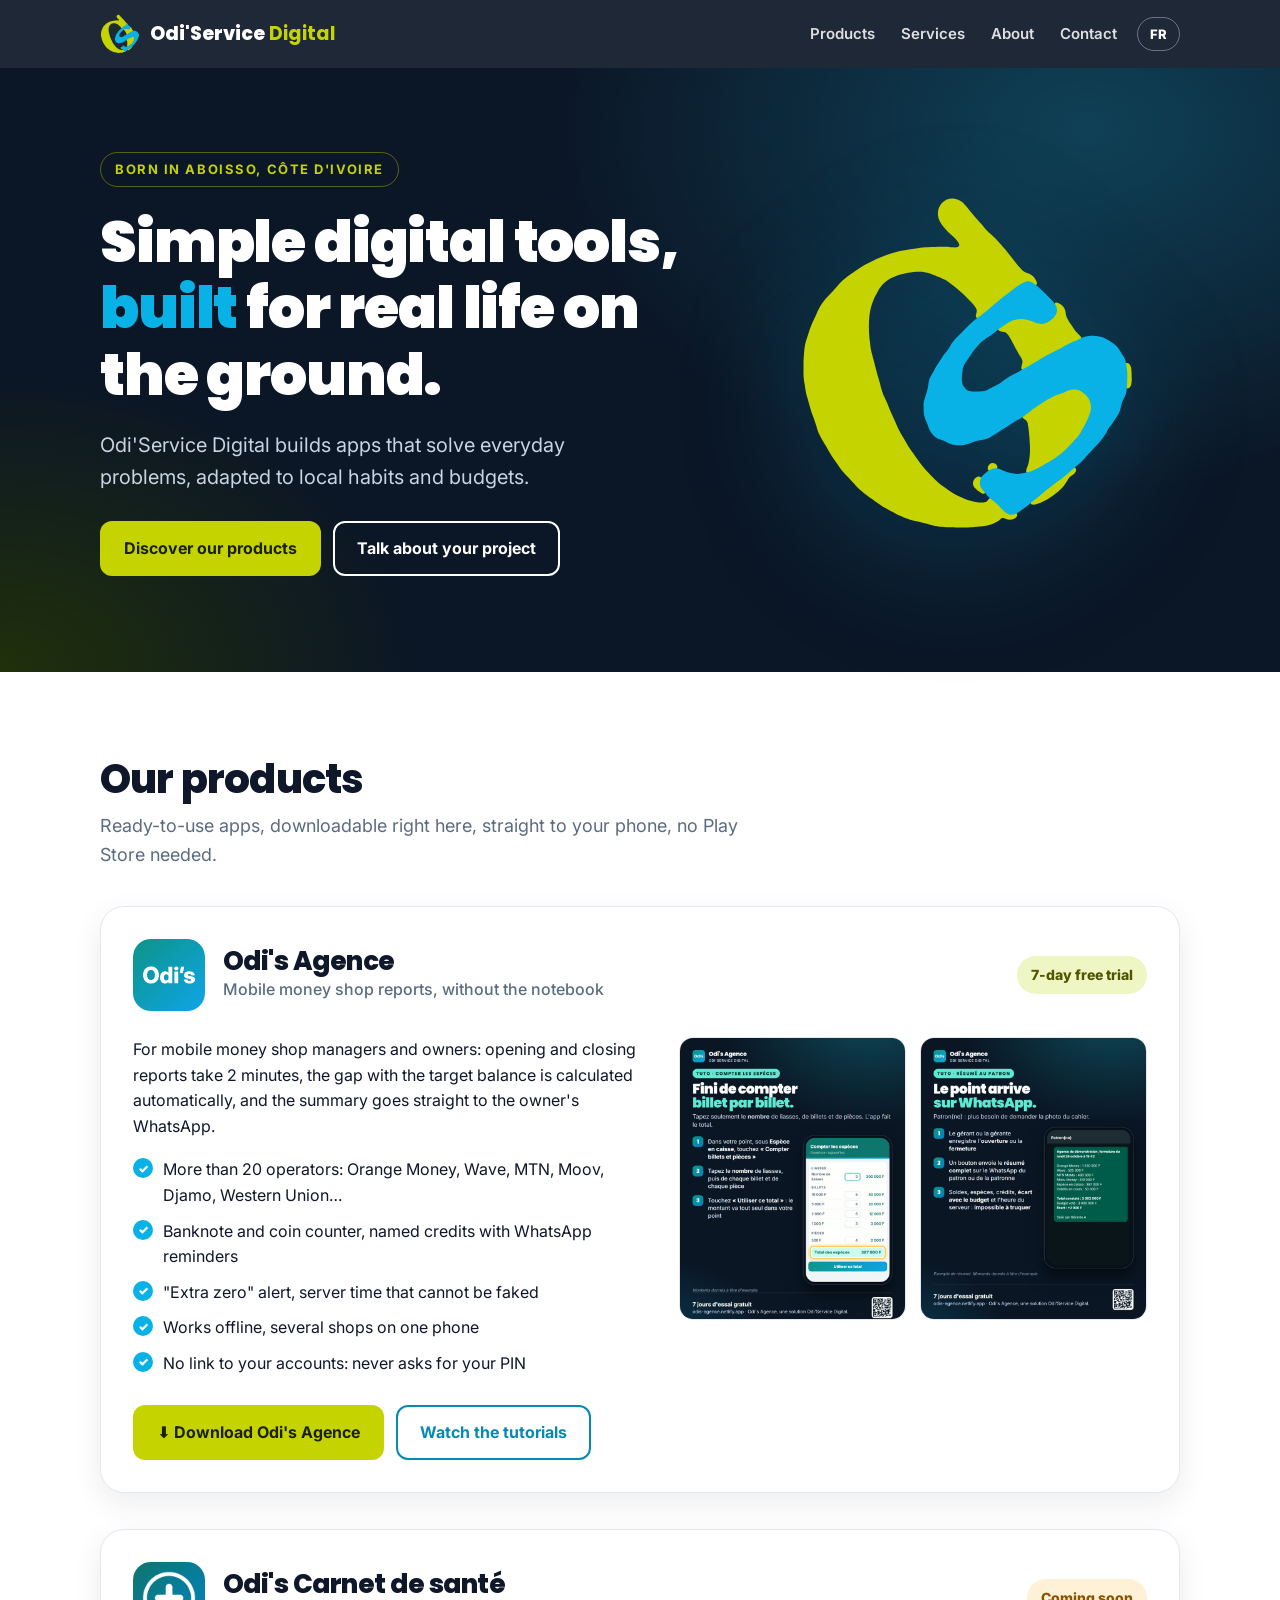
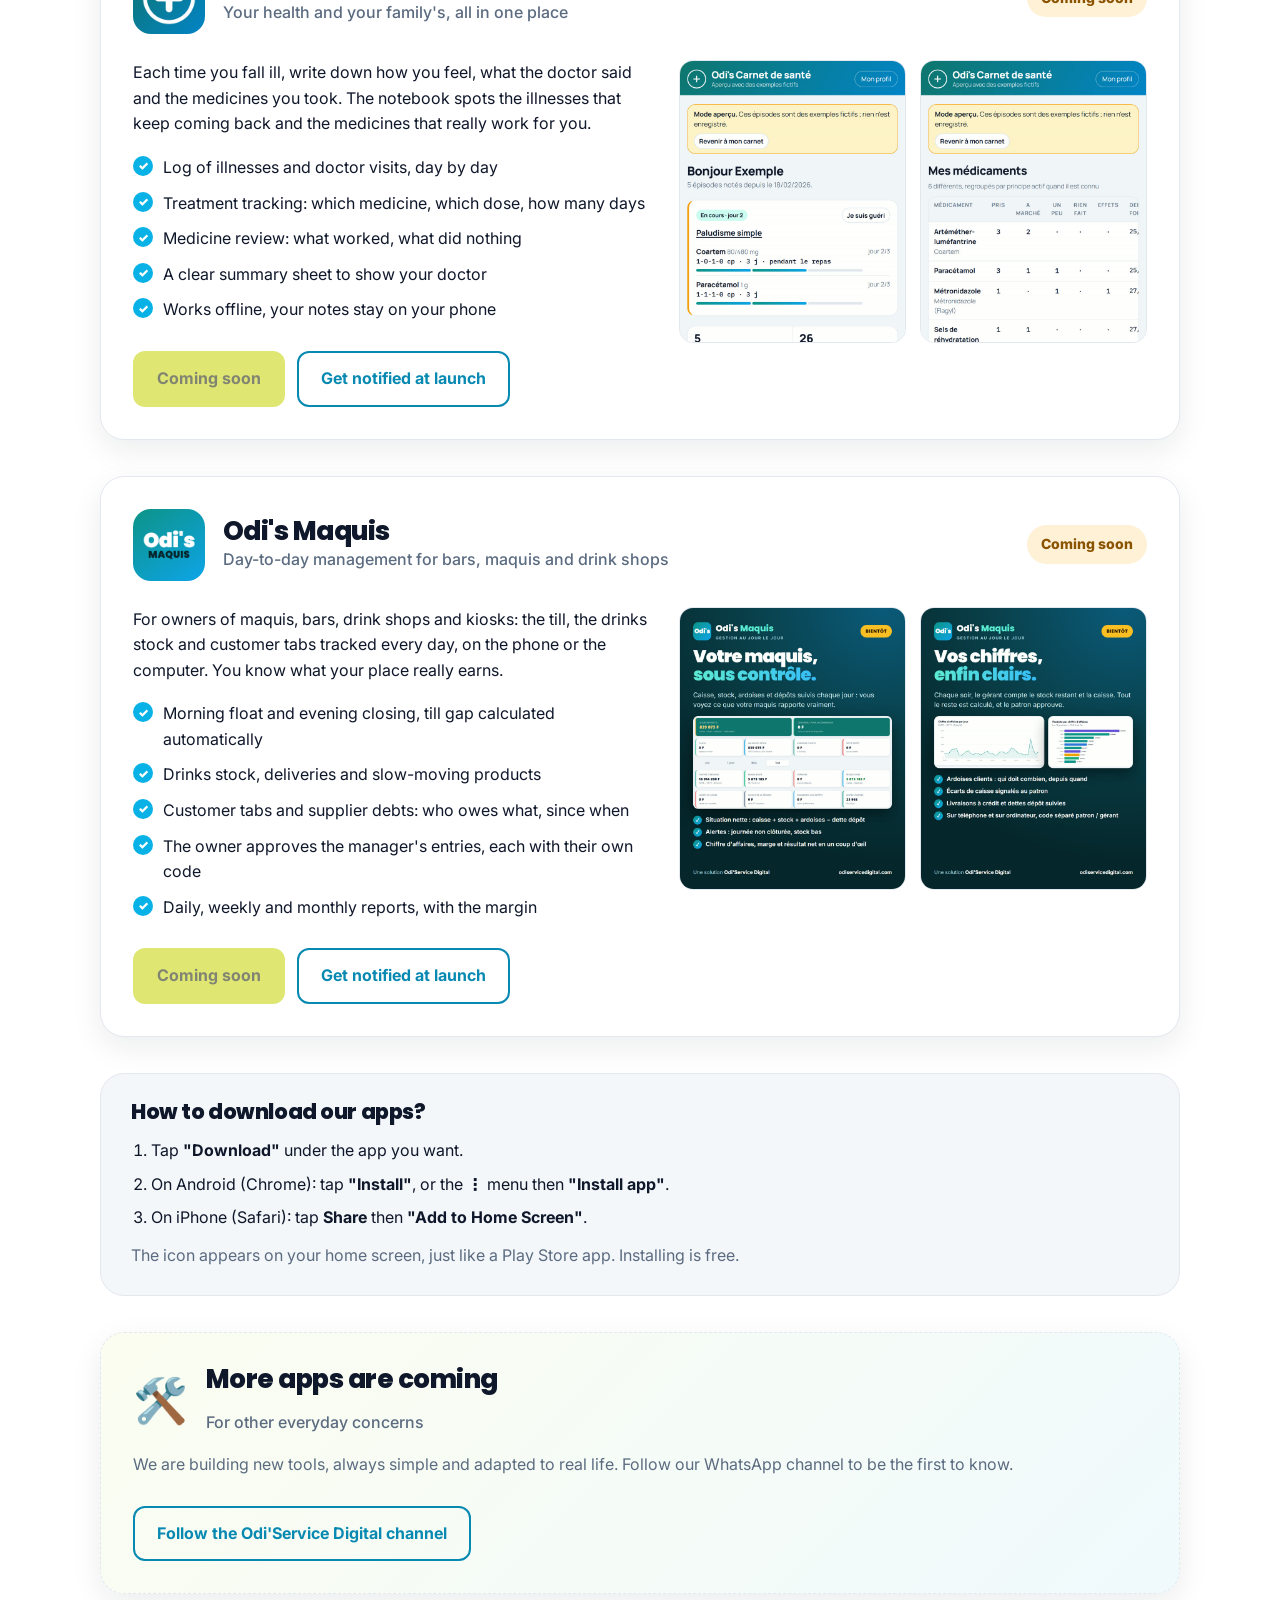
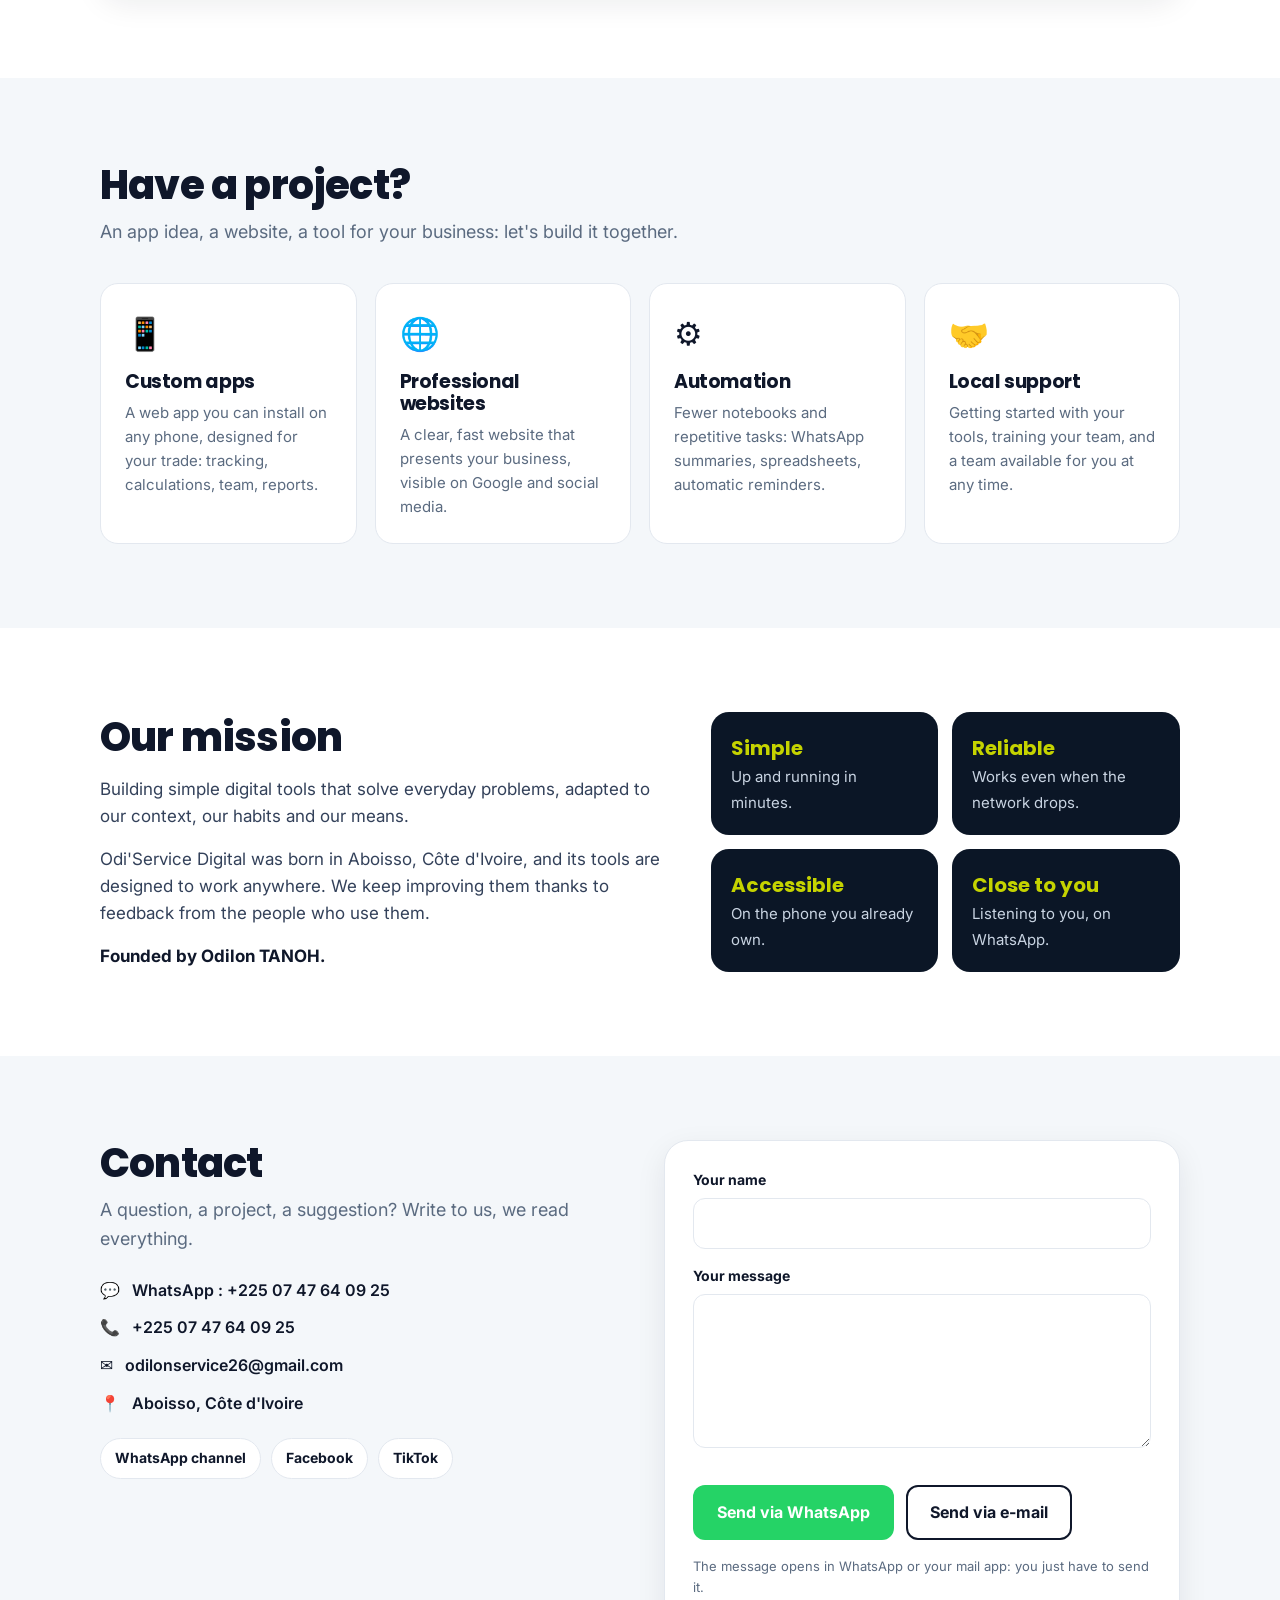
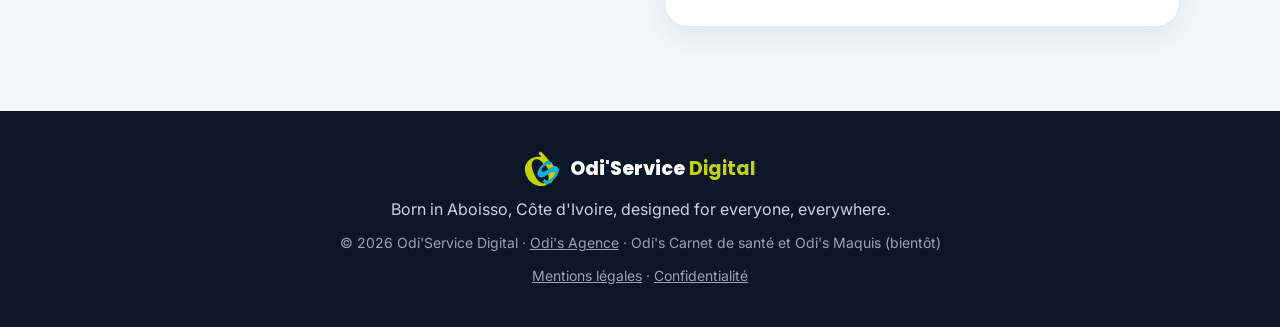
==== index.html @ a8e8a593 "Sauvegarde du 26/10/2026" ====
<!doctype html>
<html lang="fr">
<head>
<meta charset="utf-8">
<meta name="viewport" content="width=device-width, initial-scale=1">
<title>Odi'Service Digital : des outils numériques simples, pensés pour le terrain</title>
<meta name="description" content="Odi'Service Digital, à Aboisso (Côte d'Ivoire), crée des applications simples qui règlent les problèmes du quotidien. Téléchargez Odi's Agence (le point des agences mobile money sans cahier). Bientôt : Odi's Carnet de santé et Odi's Maquis. Sites web et applications sur mesure.">
<link rel="canonical" href="https://odiservicedigital.com/">
<meta name="theme-color" content="#0B1626">
<link rel="icon" href="img/logo.svg" type="image/svg+xml">
<link rel="apple-touch-icon" href="img/apple-touch-icon.png">
<meta property="og:type" content="website">
<meta property="og:site_name" content="Odi'Service Digital">
<meta property="og:locale" content="fr_FR">
<meta property="og:url" content="https://odiservicedigital.com/">
<meta property="og:title" content="Odi'Service Digital">
<meta property="og:description" content="Des outils numériques simples, pensés pour la réalité du terrain. Née à Aboisso, en Côte d'Ivoire.">
<meta property="og:image" content="https://odiservicedigital.com/img/partage.png">
<meta property="og:image:width" content="1200">
<meta property="og:image:height" content="630">
<meta name="twitter:card" content="summary_large_image">
<script type="application/ld+json">{"@context":"https://schema.org","@type":"Organization","name":"Odi'Service Digital","alternateName":["Odi Service Digital","OdiService Digital","Odi'Service"],"url":"https://odiservicedigital.com/","logo":"https://odiservicedigital.com/img/icone-512.png","email":"odilonservice26@gmail.com","telephone":"+225 07 47 64 09 25","founder":{"@type":"Person","name":"Odilon TANOH"},"address":{"@type":"PostalAddress","addressLocality":"Aboisso","addressCountry":"CI"},"sameAs":["https://www.facebook.com/Odiservicedigital","https://www.tiktok.com/@odiservice_digital","https://whatsapp.com/channel/0029VbDGiobBVJl1YH0iRv0K","https://agence.odiservicedigital.com/"]}</script>
<link rel="preconnect" href="https://fonts.googleapis.com"><link rel="preconnect" href="https://fonts.gstatic.com" crossorigin>
<link href="https://fonts.googleapis.com/css2?family=Inter:wght@400;500;600;700;800&family=Poppins:wght@700;800;900&display=swap" rel="stylesheet">
<link rel="stylesheet" href="style.css">
</head>
<body>

<header class="top" id="haut">
  <div class="wrap top-in">
    <a class="brand" href="#haut" aria-label="Odi'Service Digital"><img src="img/logo.svg" alt="" width="40" height="40"><span>Odi'Service <b>Digital</b></span></a>
    <nav class="nav" id="nav" aria-label="Menu">
      <a href="#produits" data-i18n="nav.produits">Produits</a>
      <a href="#services" data-i18n="nav.services">Services</a>
      <a href="#apropos" data-i18n="nav.apropos">À propos</a>
      <a href="#contact" data-i18n="nav.contact">Contact</a>
    </nav>
    <div class="top-act">
      <button class="lang" id="lang" type="button" aria-label="Changer de langue / Change language">EN</button>
      <button class="burger" id="burger" type="button" aria-label="Menu" aria-expanded="false" aria-controls="nav"><span></span><span></span><span></span></button>
    </div>
  </div>
</header>

<main>
<section class="hero">
  <div class="wrap hero-in">
    <div class="hero-txt">
      <span class="kicker" data-i18n="hero.kicker">Née à Aboisso, en Côte d'Ivoire</span>
      <h1 data-i18n-html="hero.title">Des outils numériques <em>simples</em>, pensés pour la réalité du terrain.</h1>
      <p class="lead" data-i18n="hero.lead">Odi'Service Digital crée des applications qui règlent les problèmes de tous les jours, adaptées à nos habitudes et à nos moyens.</p>
      <div class="btns">
        <a class="btn primary" href="#produits" data-i18n="hero.cta1">Découvrir nos produits</a>
        <a class="btn ghost" href="https://wa.me/2250747640925" target="_blank" rel="noopener" data-i18n="hero.cta2">Parler de votre projet</a>
      </div>
    </div>
    <div class="hero-art" aria-hidden="true">
      <img class="hero-logo" src="img/logo.svg" alt="">
    </div>
  </div>
</section>

<section class="sec" id="produits">
  <div class="wrap">
    <h2 class="sec-t" data-i18n="prod.title">Nos produits</h2>
    <p class="sec-s" data-i18n="prod.sub">Des applications prêtes à l'emploi, à télécharger ici, directement sur le téléphone, sans Play Store.</p>

    <article class="product">
      <div class="p-head">
        <img src="img/odis-agence-icone.png" alt="Odi's Agence" width="72" height="72">
        <div><h3>Odi's Agence</h3><p class="p-tag" data-i18n="p1.tag">Le point des agences mobile money, sans cahier</p></div>
        <span class="badge" data-i18n="p1.badge">7 jours d'essai gratuit</span>
      </div>
      <div class="p-body">
        <div>
          <p data-i18n="p1.desc">Pour les gérants, gérantes, patrons et patronnes de points mobile money : l'ouverture et la fermeture se font en 2 minutes, l'écart avec le budget se calcule tout seul, et le résumé part directement sur le WhatsApp du patron.</p>
          <ul class="ticks">
            <li data-i18n="p1.f1">Plus de 20 opérateurs : Orange Money, Wave, MTN, Moov, Djamo, Western Union…</li>
            <li data-i18n="p1.f2">Compteur de billets et pièces, crédits nommés avec relance WhatsApp</li>
            <li data-i18n="p1.f3">Alerte « zéro de trop », heure du serveur impossible à truquer</li>
            <li data-i18n="p1.f4">Marche sans réseau, plusieurs points de vente sur un téléphone</li>
            <li data-i18n="p1.f5">Aucun lien avec vos comptes : jamais de code secret demandé</li>
          </ul>
          <div class="btns">
            <a class="btn primary" href="agence/" data-i18n="p1.cta">⬇ Télécharger Odi's Agence</a>
            <a class="btn ghost" href="https://whatsapp.com/channel/0029VbDGiobBVJl1YH0iRv0K" target="_blank" rel="noopener" data-i18n="p1.tuto">Voir les tutoriels</a>
          </div>
        </div>
        <div class="shots">
          <img src="img/odis-compteur.jpg" alt="Tutoriel : compter les espèces" loading="lazy" width="720" height="900">
          <img src="img/odis-resume.jpg" alt="Tutoriel : résumé envoyé au patron" loading="lazy" width="720" height="900">
        </div>
      </div>
    </article>

    <article class="product" id="carnet">
      <div class="p-head">
        <img src="img/carnet-icone.png" alt="Odi's Carnet de santé" width="72" height="72">
        <div><h3>Odi's Carnet de santé</h3><p class="p-tag" data-i18n="p3.tag">Votre santé et celle de votre famille, notées au même endroit</p></div>
        <span class="badge soon-b" data-i18n="p3.badge">Bientôt disponible</span>
      </div>
      <div class="p-body">
        <div>
          <p data-i18n="p3.desc">Chaque fois que vous tombez malade, notez ce que vous ressentez, ce que le médecin a dit et les médicaments pris. Le carnet repère vos maux qui reviennent et les médicaments qui marchent vraiment sur vous.</p>
          <ul class="ticks">
            <li data-i18n="p3.f1">Journal des maladies et des consultations, jour après jour</li>
            <li data-i18n="p3.f2">Suivi du traitement : quel médicament, quelle dose, combien de jours</li>
            <li data-i18n="p3.f3">Bilan des médicaments : ceux qui ont marché, ceux qui n'ont rien fait</li>
            <li data-i18n="p3.f4">Fiche claire à montrer au médecin lors de la consultation</li>
            <li data-i18n="p3.f5">Marche sans connexion, vos notes restent sur votre téléphone</li>
          </ul>
          <div class="btns">
            <span class="btn primary off" aria-disabled="true" data-i18n="p3.cta">Bientôt disponible</span>
            <a class="btn ghost" href="https://wa.me/2250747640925?text=Bonjour%20Odi%27Service%20Digital%2C%20pr%C3%A9venez-moi%20quand%20le%20Carnet%20de%20sant%C3%A9%20sera%20disponible." target="_blank" rel="noopener" data-i18n="p3.notify">Être prévenu de la sortie</a>
          </div>
        </div>
        <div class="shots">
          <img src="img/carnet-accueil.jpg" alt="Accueil du Carnet de santé : traitement en cours" loading="lazy" width="720" height="900">
          <img src="img/carnet-medicaments.jpg" alt="Bilan des médicaments dans le Carnet de santé" loading="lazy" width="720" height="900">
        </div>
      </div>
    </article>

    <article class="product" id="maquis">
      <div class="p-head">
        <img src="img/maquis-icone.png" alt="Odi's Maquis" width="72" height="72">
        <div><h3>Odi's Maquis</h3><p class="p-tag" data-i18n="p4.tag">La gestion au jour le jour des maquis, bars et caves</p></div>
        <span class="badge soon-b" data-i18n="p4.badge">Bientôt disponible</span>
      </div>
      <div class="p-body">
        <div>
          <p data-i18n="p4.desc">Pour les patrons et patronnes de maquis, bars, caves et buvettes : la caisse, le stock de boissons et les ardoises des clients suivis chaque jour, sur le téléphone ou l'ordinateur. Vous savez ce que rapporte vraiment votre établissement.</p>
          <ul class="ticks">
            <li data-i18n="p4.f1">Caisse du matin et clôture du soir, écart de caisse calculé tout seul</li>
            <li data-i18n="p4.f2">Stock des boissons, livraisons et produits qui dorment</li>
            <li data-i18n="p4.f3">Ardoises clients et dettes fournisseur : qui doit combien, depuis quand</li>
            <li data-i18n="p4.f4">Le patron approuve les saisies du gérant, chacun avec son code</li>
            <li data-i18n="p4.f5">Rapports du jour, de la semaine et du mois, avec la marge</li>
          </ul>
          <div class="btns">
            <span class="btn primary off" aria-disabled="true" data-i18n="p4.cta">Bientôt disponible</span>
            <a class="btn ghost" href="https://wa.me/2250747640925?text=Bonjour%20Odi%27Service%20Digital%2C%20pr%C3%A9venez-moi%20quand%20Odi%27s%20Maquis%20sera%20disponible." target="_blank" rel="noopener" data-i18n="p4.notify">Être prévenu de la sortie</a>
          </div>
        </div>
        <div class="shots">
          <img src="img/maquis-promo-1.jpg" alt="Odi's Maquis : votre maquis sous contrôle" loading="lazy" width="720" height="900">
          <img src="img/maquis-promo-2.jpg" alt="Odi's Maquis : vos chiffres enfin clairs" loading="lazy" width="720" height="900">
        </div>
      </div>
    </article>

    <div class="howto">
      <h3 data-i18n="how.t">Comment télécharger nos applis ?</h3>
      <ol>
        <li data-i18n-html="how.1">Touchez <b>« Télécharger »</b> sous l'application de votre choix.</li>
        <li data-i18n-html="how.2">Sur Android (Chrome) : touchez <b>« Installer »</b>, ou le menu <b>⋮</b> puis <b>« Installer l'application »</b>.</li>
        <li data-i18n-html="how.3">Sur iPhone (Safari) : touchez <b>Partager</b> puis <b>« Sur l'écran d'accueil »</b>.</li>
      </ol>
      <p data-i18n="how.note">L'icône apparaît sur votre écran d'accueil, comme une application du Play Store. Rien à payer pour l'installer.</p>
    </div>

    <article class="product soon">
      <div class="p-head">
        <span class="soon-ico" aria-hidden="true">🛠️</span>
        <div><h3 data-i18n="p2.title">D'autres applications arrivent</h3><p class="p-tag" data-i18n="p2.tag">Pour d'autres préoccupations du quotidien</p></div>
      </div>
      <p data-i18n="p2.desc">Nous construisons de nouveaux outils, toujours simples et adaptés au terrain. Suivez la chaîne WhatsApp pour être les premiers informés.</p>
      <div class="btns"><a class="btn ghost" href="https://whatsapp.com/channel/0029VbDGiobBVJl1YH0iRv0K" target="_blank" rel="noopener" data-i18n="p2.cta">Suivre la chaîne Odi'Service Digital</a></div>
    </article>
  </div>
</section>

<section class="sec alt" id="services">
  <div class="wrap">
    <h2 class="sec-t" data-i18n="serv.title">Vous avez un projet ?</h2>
    <p class="sec-s" data-i18n="serv.sub">Une idée d'application, un site, un outil pour votre activité : ensemble, on le concrétise.</p>
    <div class="cards">
      <div class="card"><span class="c-ico">📱</span><h3 data-i18n="s1.t">Applications sur mesure</h3><p data-i18n="s1.d">Une application web installable sur téléphone, pensée pour votre métier : suivi, calculs, équipe, rapports.</p></div>
      <div class="card"><span class="c-ico">🌐</span><h3 data-i18n="s2.t">Sites web professionnels</h3><p data-i18n="s2.d">Un site clair et rapide qui présente votre activité, visible sur Google et sur les réseaux sociaux.</p></div>
      <div class="card"><span class="c-ico">⚙️</span><h3 data-i18n="s3.t">Automatisation</h3><p data-i18n="s3.d">Moins de cahiers et de tâches répétitives : résumés WhatsApp, tableaux, rappels automatiques.</p></div>
      <div class="card"><span class="c-ico">🤝</span><h3 data-i18n="s4.t">Accompagnement de proximité</h3><p data-i18n="s4.d">Prise en main de vos outils, formation de votre équipe, et une équipe disponible pour vous, à tout moment.</p></div>
    </div>
  </div>
</section>

<section class="sec" id="apropos">
  <div class="wrap about">
    <div>
      <h2 class="sec-t" data-i18n="ab.title">Notre mission</h2>
      <p data-i18n="ab.p1">Créer des outils numériques simples qui règlent vos problèmes de tous les jours, adaptés à notre terrain, à nos habitudes et à nos moyens.</p>
      <p data-i18n="ab.p2">Odi'Service Digital est née à Aboisso, en Côte d'Ivoire, et ses outils sont pensés pour fonctionner partout. Nous les améliorons sans cesse grâce aux retours de ceux qui les utilisent.</p>
      <p class="founder" data-i18n="ab.founder">Fondée par Odilon TANOH.</p>
    </div>
    <ul class="values">
      <li><b data-i18n="v1.t">Simple</b><span data-i18n="v1.d">Pris en main en quelques minutes.</span></li>
      <li><b data-i18n="v2.t">Fiable</b><span data-i18n="v2.d">Fonctionne même quand le réseau coupe.</span></li>
      <li><b data-i18n="v3.t">Accessible</b><span data-i18n="v3.d">Sur le téléphone que vous avez déjà.</span></li>
      <li><b data-i18n="v4.t">Proche</b><span data-i18n="v4.d">À votre écoute, sur WhatsApp.</span></li>
    </ul>
  </div>
</section>

<section class="sec alt" id="contact">
  <div class="wrap contact">
    <div>
      <h2 class="sec-t" data-i18n="ct.title">Contact</h2>
      <p class="sec-s" data-i18n="ct.sub">Une question, un projet, une suggestion ? Écrivez-nous, on lit tout.</p>
      <ul class="ct-list">
        <li><span>💬</span><a href="https://wa.me/2250747640925" target="_blank" rel="noopener">WhatsApp : +225 07 47 64 09 25</a></li>
        <li><span>📞</span><a href="tel:+2250747640925">+225 07 47 64 09 25</a></li>
        <li><span>✉️</span><a href="mailto:odilonservice26@gmail.com">odilonservice26@gmail.com</a></li>
        <li><span>📍</span><span data-i18n="ct.addr">Aboisso, Côte d'Ivoire</span></li>
      </ul>
      <div class="socials">
        <a href="https://whatsapp.com/channel/0029VbDGiobBVJl1YH0iRv0K" target="_blank" rel="noopener" data-i18n="ct.chan">Chaîne WhatsApp</a>
        <a href="https://www.facebook.com/Odiservicedigital" target="_blank" rel="noopener">Facebook</a>
        <a href="https://www.tiktok.com/@odiservice_digital" target="_blank" rel="noopener">TikTok</a>
      </div>
    </div>
    <form class="form" id="form" novalidate>
      <label><span data-i18n="f.name">Votre nom</span><input id="f-name" required maxlength="80" autocomplete="name"></label>
      <label><span data-i18n="f.msg">Votre message</span><textarea id="f-msg" required rows="5" maxlength="1500"></textarea></label>
      <p class="f-err" id="f-err" role="alert"></p>
      <div class="btns">
        <button class="btn wa" type="submit" data-via="wa" data-i18n="f.wa">Envoyer par WhatsApp</button>
        <button class="btn ghost" type="submit" data-via="mail" data-i18n="f.mail">Envoyer par e-mail</button>
      </div>
      <p class="f-note" data-i18n="f.note">Le message s'ouvre dans WhatsApp ou votre messagerie : vous n'avez plus qu'à l'envoyer.</p>
    </form>
  </div>
</section>
</main>

<footer class="foot">
  <div class="wrap foot-in">
    <div class="brand"><img src="img/logo.svg" alt="" width="36" height="36"><span>Odi'Service <b>Digital</b></span></div>
    <p data-i18n="ft.tag">Née à Aboisso, en Côte d'Ivoire, pensée pour tous, partout.</p>
    <p class="copy">© <span id="year">2026</span> Odi'Service Digital · <a href="agence/">Odi's Agence</a> · Odi's Carnet de santé et Odi's Maquis (bientôt)</p>
    <p class="copy foot-legal"><a href="mentions-legales.html">Mentions légales</a> · <a href="confidentialite.html">Confidentialité</a></p>
  </div>
</footer>

<script src="app.js"></script>
</body>
</html>
---- style.css ----
/* Odi'Service Digital — couleurs de l'emblème : lime #C5D300, cyan #08B2E6, fond nuit. */
:root{
  --night:#0B1626; --night2:#10233A; --ink:#0F172A; --muted:#5B6B80; --line:#E3E8EF; --bg:#FFFFFF; --bg2:#F4F7FA;
  --lime:#C5D300; --lime-d:#9AA600; --cyan:#08B2E6; --cyan-d:#0789B2; --wa:#25D366;
  --r:18px; --shadow:0 10px 30px rgba(11,22,38,.08);
}
*{box-sizing:border-box;margin:0;padding:0}
html{scroll-behavior:smooth;scroll-padding-top:76px}
body{font-family:'Inter',system-ui,sans-serif;color:var(--ink);background:var(--bg);line-height:1.6;-webkit-font-smoothing:antialiased}
img{max-width:100%;display:block}
a{color:inherit}
.wrap{max-width:1120px;margin:0 auto;padding:0 20px}
h1,h2,h3{font-family:'Poppins',sans-serif;line-height:1.15;letter-spacing:-.02em}

/* En-tête */
.top{position:sticky;top:0;z-index:20;background:rgba(11,22,38,.92);backdrop-filter:blur(10px);color:#fff}
.top-in{display:flex;align-items:center;gap:20px;height:68px}
.brand{display:flex;align-items:center;gap:10px;text-decoration:none;font-family:'Poppins';font-weight:800;font-size:19px;white-space:nowrap}
.brand b{color:var(--lime)}
.nav{display:flex;gap:26px;margin-left:auto}
.nav a{text-decoration:none;font-weight:600;font-size:15px;opacity:.85}
.nav a:hover{opacity:1;color:var(--lime)}
.top-act{display:flex;gap:10px;align-items:center}
.lang{font:inherit;font-weight:800;font-size:13px;color:#fff;background:transparent;border:1.5px solid rgba(255,255,255,.35);border-radius:999px;padding:6px 12px;cursor:pointer}
.lang:hover{border-color:var(--lime);color:var(--lime)}
.burger{display:none;background:none;border:0;width:40px;height:40px;cursor:pointer;flex-direction:column;justify-content:center;gap:5px;align-items:center}
.burger span{display:block;width:22px;height:2px;background:#fff;border-radius:2px}
:focus-visible{outline:3px solid var(--cyan);outline-offset:3px;border-radius:6px}

/* Hero */
.hero{background:radial-gradient(900px 600px at 85% 10%,#0F4157 0%,transparent 60%),radial-gradient(700px 500px at 0% 100%,#20300A 0%,transparent 60%),var(--night);color:#fff;padding:84px 0 96px}
.hero-in{display:grid;grid-template-columns:1.3fr .9fr;gap:40px;align-items:center}
.kicker{display:inline-block;font-weight:700;font-size:13px;letter-spacing:.12em;text-transform:uppercase;color:var(--lime);border:1.5px solid rgba(197,211,0,.4);padding:6px 14px;border-radius:999px}
.hero h1{font-size:clamp(34px,5vw,58px);font-weight:900;margin-top:22px}
.hero h1 em{font-style:normal;color:var(--cyan)}
.lead{font-size:clamp(17px,2vw,20px);color:#C9D4E2;margin-top:20px;max-width:560px}
.hero-art{display:grid;place-items:center}
.hero-logo{width:min(340px,80%);filter:drop-shadow(0 30px 60px rgba(8,178,230,.25))}
.btns{display:flex;flex-wrap:wrap;gap:12px;margin-top:28px}
.btn{display:inline-flex;align-items:center;justify-content:center;font:inherit;font-weight:700;font-size:16px;text-decoration:none;padding:13px 22px;border-radius:12px;border:2px solid transparent;cursor:pointer;transition:transform .15s,box-shadow .15s}
.btn:hover{transform:translateY(-2px)}
.btn.primary{background:var(--lime);color:#1B2100}
.btn.primary:hover{box-shadow:0 10px 24px rgba(197,211,0,.35)}
.btn.ghost{border-color:currentColor;background:transparent}
.btn.wa{background:var(--wa);color:#fff}

/* Sections */
.sec{padding:84px 0}
.sec.alt{background:var(--bg2)}
.sec-t{font-size:clamp(28px,3.4vw,40px);font-weight:800}
.sec-s{color:var(--muted);font-size:18px;margin-top:10px;max-width:640px}

/* Produits */
.product{background:#fff;border:1px solid var(--line);border-radius:24px;padding:32px;margin-top:36px;box-shadow:var(--shadow)}
.p-head{display:flex;align-items:center;gap:18px;flex-wrap:wrap}
.p-head img{border-radius:18px}
.p-head h3{font-size:26px;font-weight:800}
.p-tag{color:var(--muted);font-weight:500}
.badge{margin-left:auto;background:#EEF6C4;color:#4F5600;font-weight:800;font-size:14px;padding:8px 14px;border-radius:999px}
.p-body{display:grid;grid-template-columns:1.1fr 1fr;gap:32px;margin-top:26px;align-items:start}
.p-body .btn.ghost{color:var(--cyan-d)}
.ticks{list-style:none;display:grid;gap:10px;margin-top:18px}
.ticks li{position:relative;padding-left:30px}
.ticks li::before{content:'✓';position:absolute;left:0;top:1px;width:20px;height:20px;border-radius:50%;background:var(--cyan);color:#fff;font-weight:900;font-size:12px;display:grid;place-items:center}
.shots{display:grid;grid-template-columns:1fr 1fr;gap:14px}
.shots img{border-radius:14px;border:1px solid var(--line);height:auto}
.product.soon{background:linear-gradient(135deg,#FBFDF0,#F0FAFD);border-style:dashed}
.product.soon p{margin-top:16px;color:var(--muted)}
.product.soon .btn.ghost{color:var(--cyan-d)}
.soon-ico{font-size:44px}
.btn.off{opacity:.55;cursor:not-allowed;pointer-events:none}
.badge.soon-b{background:#FFF1D6;color:#8A5300}
.howto{margin-top:36px;padding:26px 30px;border-radius:24px;background:var(--bg2);border:1px solid var(--line)}
.howto h3{font-size:21px;font-weight:800}
.howto ol{margin:14px 0 0 20px;display:grid;gap:8px}
.howto p{margin-top:12px;color:var(--muted)}

/* Services */
.cards{display:grid;grid-template-columns:repeat(4,1fr);gap:18px;margin-top:36px}
.card{background:#fff;border:1px solid var(--line);border-radius:var(--r);padding:24px;transition:transform .2s,box-shadow .2s}
.card:hover{transform:translateY(-4px);box-shadow:var(--shadow)}
.c-ico{font-size:32px}
.card h3{font-size:19px;margin-top:12px}
.card p{color:var(--muted);margin-top:8px;font-size:15px}

/* À propos */
.about{display:grid;grid-template-columns:1.2fr 1fr;gap:48px;align-items:center}
.about p{margin-top:16px;font-size:17px;color:#33415A}
.founder{font-weight:700;color:var(--ink)!important}
.values{list-style:none;display:grid;grid-template-columns:1fr 1fr;gap:14px}
.values li{background:var(--night);color:#fff;border-radius:var(--r);padding:20px}
.values b{display:block;font-family:'Poppins';font-size:20px;color:var(--lime)}
.values span{color:#C9D4E2;font-size:15px}

/* Contact */
.contact{display:grid;grid-template-columns:1fr 1fr;gap:48px;align-items:start}
.ct-list{list-style:none;display:grid;gap:12px;margin-top:24px}
.ct-list li{display:flex;gap:12px;align-items:center;font-weight:600}
.ct-list a{text-decoration:none}
.ct-list a:hover{color:var(--cyan-d)}
.socials{display:flex;flex-wrap:wrap;gap:10px;margin-top:22px}
.socials a{text-decoration:none;font-weight:700;font-size:14px;border:1.5px solid var(--line);background:#fff;padding:8px 14px;border-radius:999px}
.socials a:hover{border-color:var(--cyan)}
.form{background:#fff;border:1px solid var(--line);border-radius:24px;padding:28px;box-shadow:var(--shadow);display:grid;gap:16px}
.form label{display:grid;gap:6px;font-weight:700;font-size:14px}
.form input,.form textarea{font:inherit;font-weight:400;font-size:16px;border:1.5px solid var(--line);border-radius:12px;padding:12px 14px;resize:vertical}
.form input:focus,.form textarea:focus{outline:none;border-color:var(--cyan);box-shadow:0 0 0 3px rgba(8,178,230,.15)}
.form .btns{margin-top:4px}
.form .btn.ghost{color:var(--ink)}
.f-err{color:#C62828;font-weight:600;font-size:14px;min-height:1px}
.f-note{color:var(--muted);font-size:13px}

/* Pied de page */
.foot{background:var(--night);color:#C9D4E2;padding:40px 0}
.foot-in{display:grid;gap:10px;justify-items:center;text-align:center}
.foot .brand{color:#fff}
.copy{font-size:14px;opacity:.75}

/* Téléphone */
@media (max-width:900px){
  .hero-in,.p-body,.about,.contact{grid-template-columns:1fr}
  .hero-art{order:-1}.hero-logo{width:160px}
  .cards{grid-template-columns:1fr 1fr}
  .badge{margin-left:0}
}
@media (max-width:720px){
  .burger{display:flex}
  .nav{position:absolute;top:68px;left:0;right:0;flex-direction:column;gap:0;background:var(--night);padding:8px 20px 16px;display:none}
  .nav.open{display:flex}
  .nav a{padding:12px 0;border-bottom:1px solid rgba(255,255,255,.08)}
  .cards,.values{grid-template-columns:1fr}
  .hero{padding:48px 0 64px}.sec{padding:60px 0}
  .product{padding:22px}
  .brand span{font-size:17px}
}
@media (prefers-reduced-motion:reduce){html{scroll-behavior:auto}.btn,.card{transition:none}}

/* Pages légales */
.legal{max-width:760px;padding-top:32px;padding-bottom:64px}
.legal h1{font-size:clamp(28px,4vw,38px);font-weight:800;margin:16px 0 4px}
.legal h2{font-size:21px;font-weight:800;margin-top:30px}
.legal p,.legal li{margin-top:10px;line-height:1.6}
.legal ul{padding-left:20px}
.legal .muted{color:var(--muted)}
.foot-legal a{color:inherit}
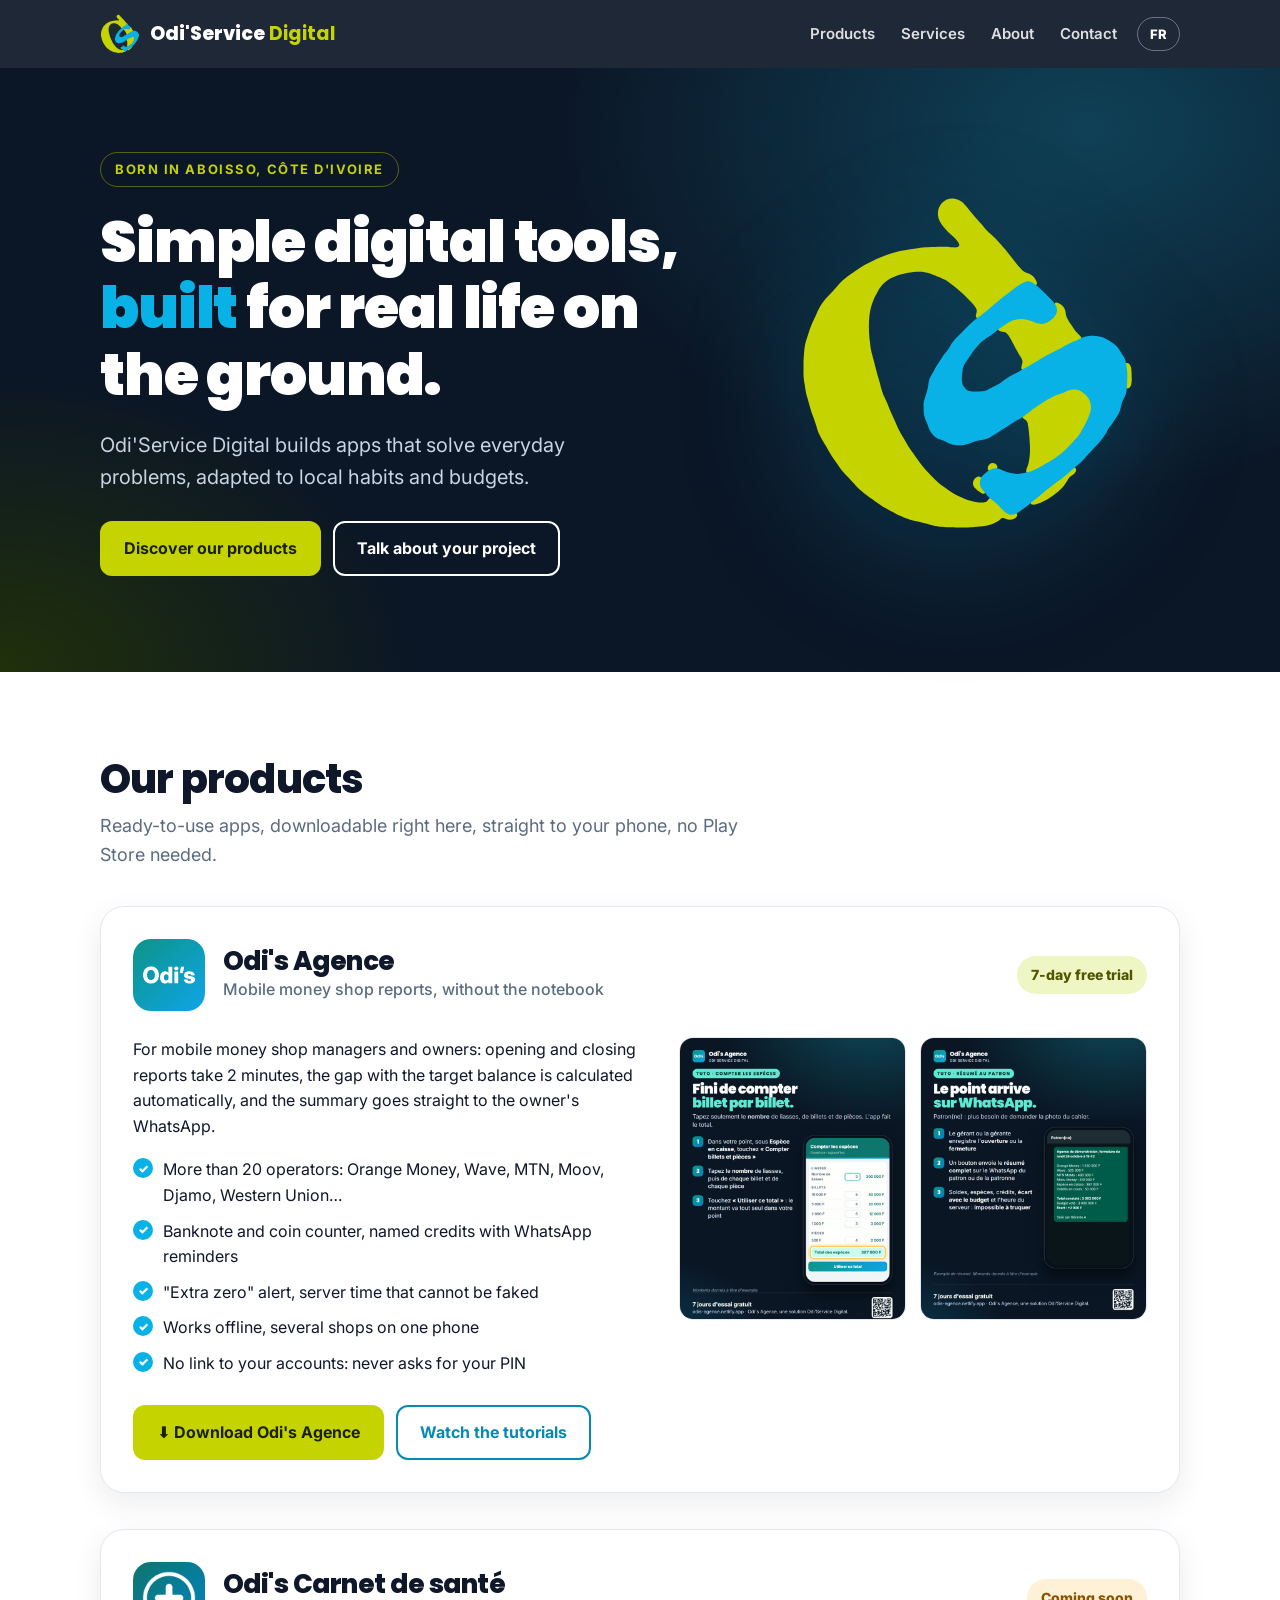
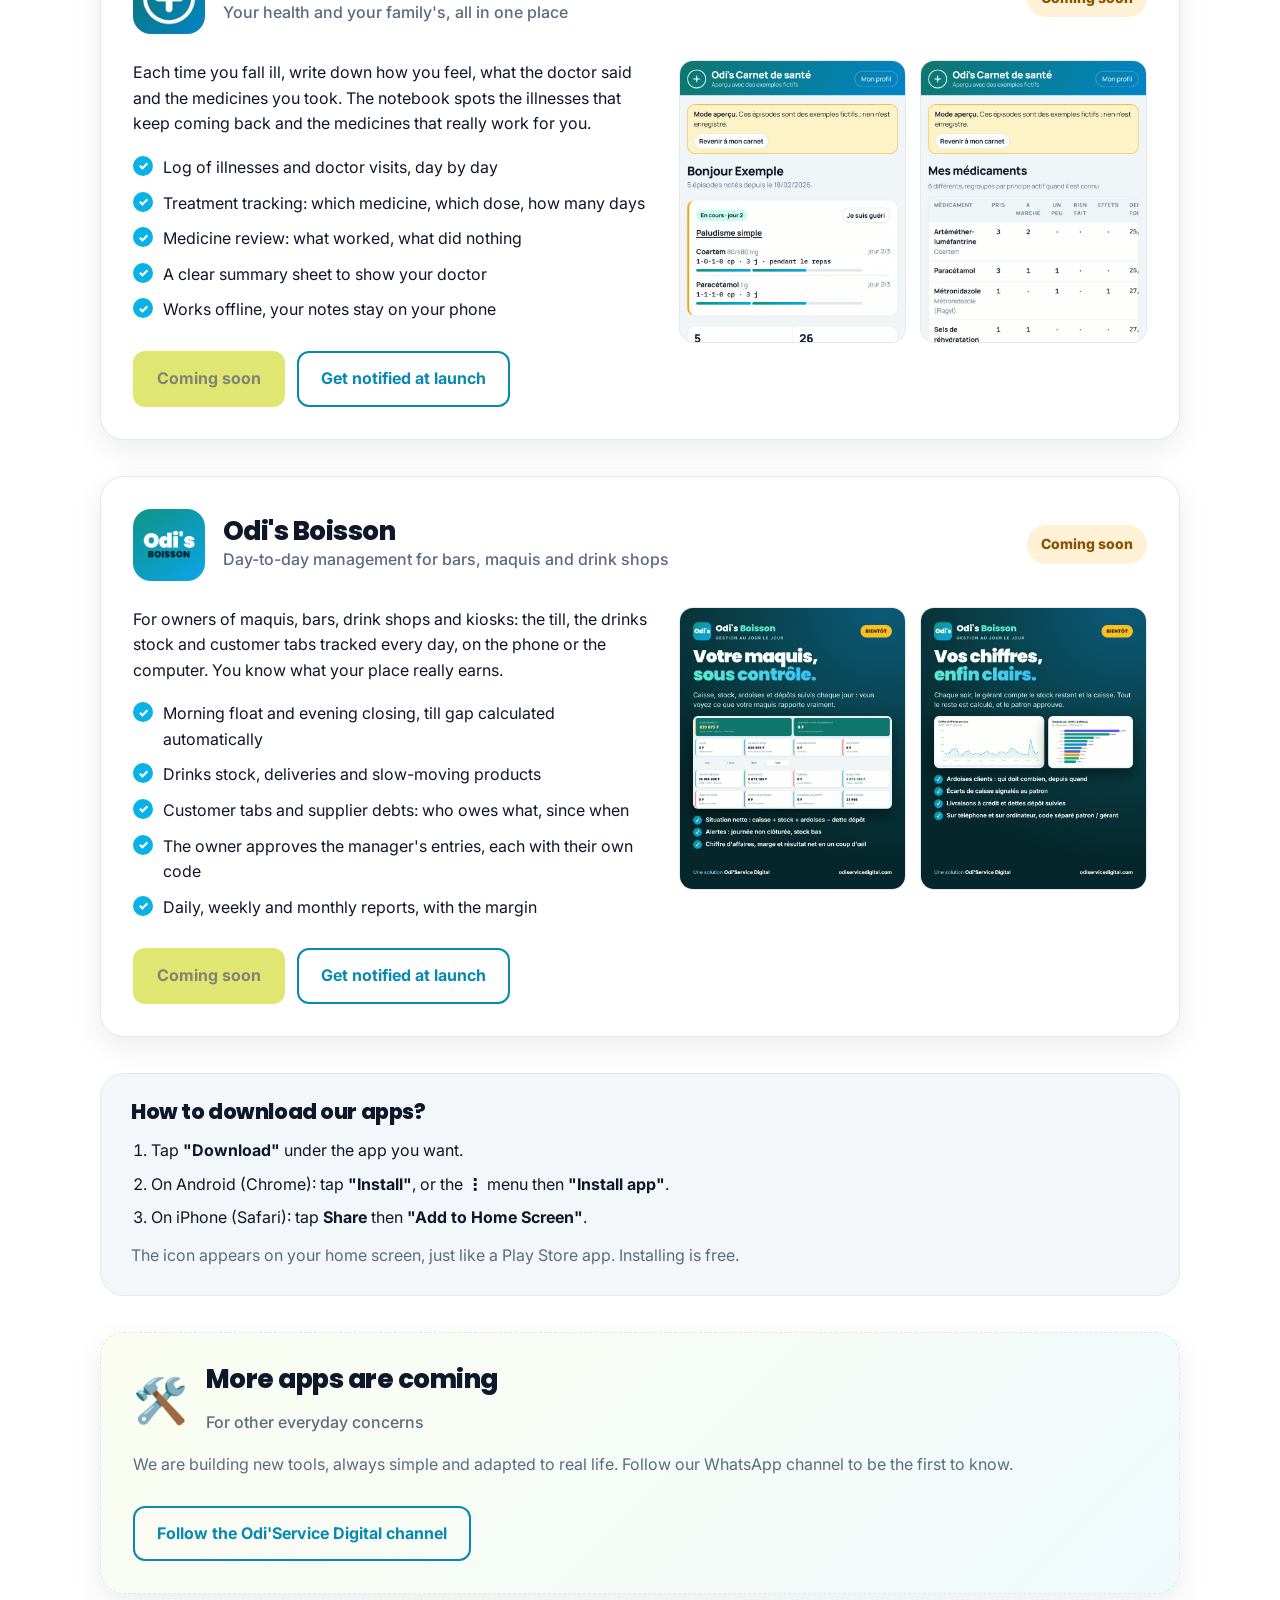
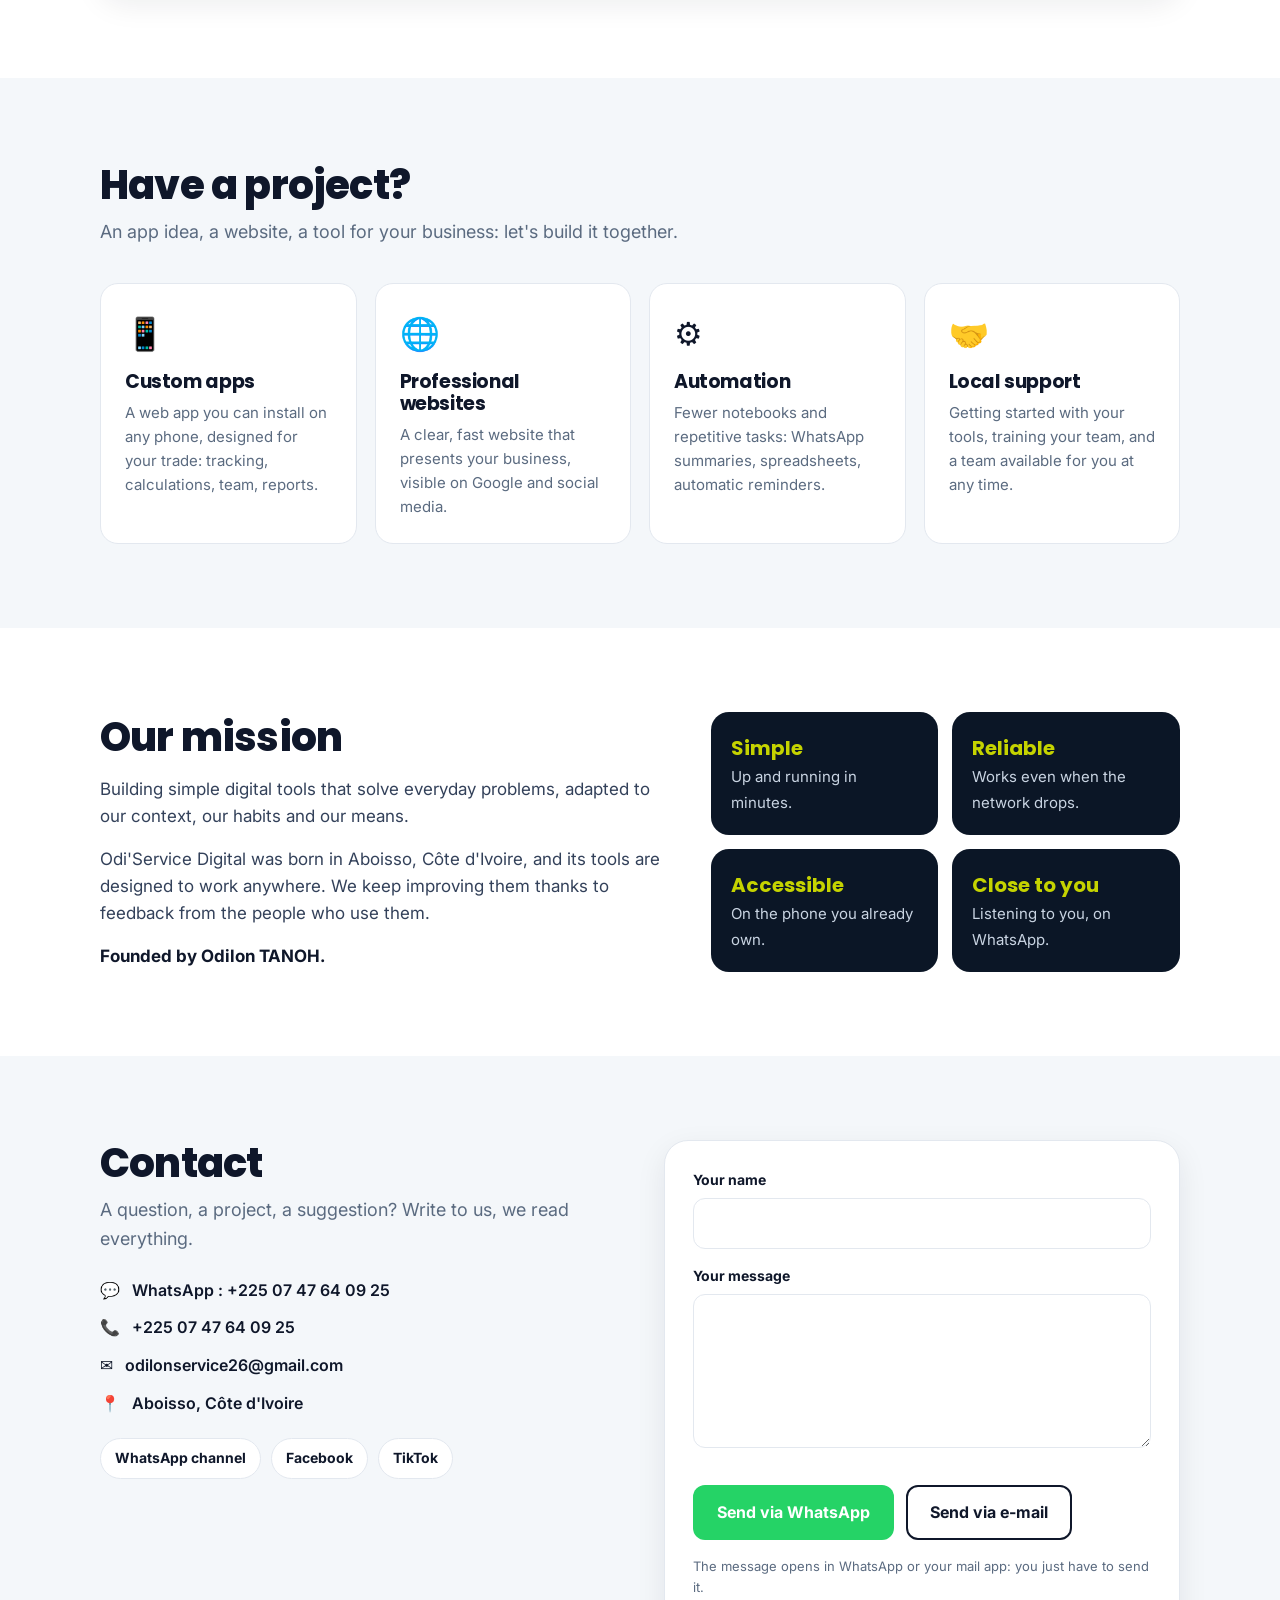
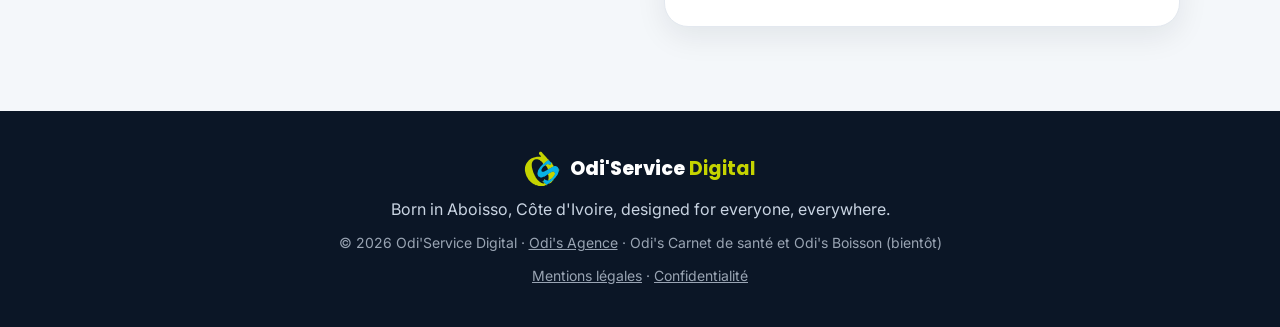
==== commit 394cd718: "Sauvegarde du 26/10/2026" ====
--- a/index.html
+++ b/index.html
@@ -4,7 +4,7 @@
 <meta charset="utf-8">
 <meta name="viewport" content="width=device-width, initial-scale=1">
 <title>Odi'Service Digital : des outils numériques simples, pensés pour le terrain</title>
-<meta name="description" content="Odi'Service Digital, à Aboisso (Côte d'Ivoire), crée des applications simples qui règlent les problèmes du quotidien. Téléchargez Odi's Agence (le point des agences mobile money sans cahier). Bientôt : Odi's Carnet de santé et Odi's Maquis. Sites web et applications sur mesure.">
+<meta name="description" content="Odi'Service Digital, à Aboisso (Côte d'Ivoire), crée des applications simples qui règlent les problèmes du quotidien. Téléchargez Odi's Agence (le point des agences mobile money sans cahier). Bientôt : Odi's Carnet de santé et Odi's Boisson. Sites web et applications sur mesure.">
 <link rel="canonical" href="https://odiservicedigital.com/">
 <meta name="theme-color" content="#0B1626">
 <link rel="icon" href="img/logo.svg" type="image/svg+xml">
@@ -121,10 +121,10 @@
       </div>
     </article>
 
-    <article class="product" id="maquis">
-      <div class="p-head">
-        <img src="img/maquis-icone.png" alt="Odi's Maquis" width="72" height="72">
-        <div><h3>Odi's Maquis</h3><p class="p-tag" data-i18n="p4.tag">La gestion au jour le jour des maquis, bars et caves</p></div>
+    <article class="product" id="boisson">
+      <div class="p-head">
+        <img src="img/boisson-icone.png" alt="Odi's Boisson" width="72" height="72">
+        <div><h3>Odi's Boisson</h3><p class="p-tag" data-i18n="p4.tag">La gestion au jour le jour des maquis, bars et caves</p></div>
         <span class="badge soon-b" data-i18n="p4.badge">Bientôt disponible</span>
       </div>
       <div class="p-body">
@@ -139,12 +139,12 @@
           </ul>
           <div class="btns">
             <span class="btn primary off" aria-disabled="true" data-i18n="p4.cta">Bientôt disponible</span>
-            <a class="btn ghost" href="https://wa.me/2250747640925?text=Bonjour%20Odi%27Service%20Digital%2C%20pr%C3%A9venez-moi%20quand%20Odi%27s%20Maquis%20sera%20disponible." target="_blank" rel="noopener" data-i18n="p4.notify">Être prévenu de la sortie</a>
+            <a class="btn ghost" href="https://wa.me/2250747640925?text=Bonjour%20Odi%27Service%20Digital%2C%20pr%C3%A9venez-moi%20quand%20Odi%27s%20Boisson%20sera%20disponible." target="_blank" rel="noopener" data-i18n="p4.notify">Être prévenu de la sortie</a>
           </div>
         </div>
         <div class="shots">
-          <img src="img/maquis-promo-1.jpg" alt="Odi's Maquis : votre maquis sous contrôle" loading="lazy" width="720" height="900">
-          <img src="img/maquis-promo-2.jpg" alt="Odi's Maquis : vos chiffres enfin clairs" loading="lazy" width="720" height="900">
+          <img src="img/boisson-promo-1.jpg" alt="Odi's Boisson : votre maquis sous contrôle" loading="lazy" width="720" height="900">
+          <img src="img/boisson-promo-2.jpg" alt="Odi's Boisson : vos chiffres enfin clairs" loading="lazy" width="720" height="900">
         </div>
       </div>
     </article>
@@ -235,7 +235,7 @@
   <div class="wrap foot-in">
     <div class="brand"><img src="img/logo.svg" alt="" width="36" height="36"><span>Odi'Service <b>Digital</b></span></div>
     <p data-i18n="ft.tag">Née à Aboisso, en Côte d'Ivoire, pensée pour tous, partout.</p>
-    <p class="copy">© <span id="year">2026</span> Odi'Service Digital · <a href="agence/">Odi's Agence</a> · Odi's Carnet de santé et Odi's Maquis (bientôt)</p>
+    <p class="copy">© <span id="year">2026</span> Odi'Service Digital · <a href="agence/">Odi's Agence</a> · Odi's Carnet de santé et Odi's Boisson (bientôt)</p>
     <p class="copy foot-legal"><a href="mentions-legales.html">Mentions légales</a> · <a href="confidentialite.html">Confidentialité</a></p>
   </div>
 </footer>
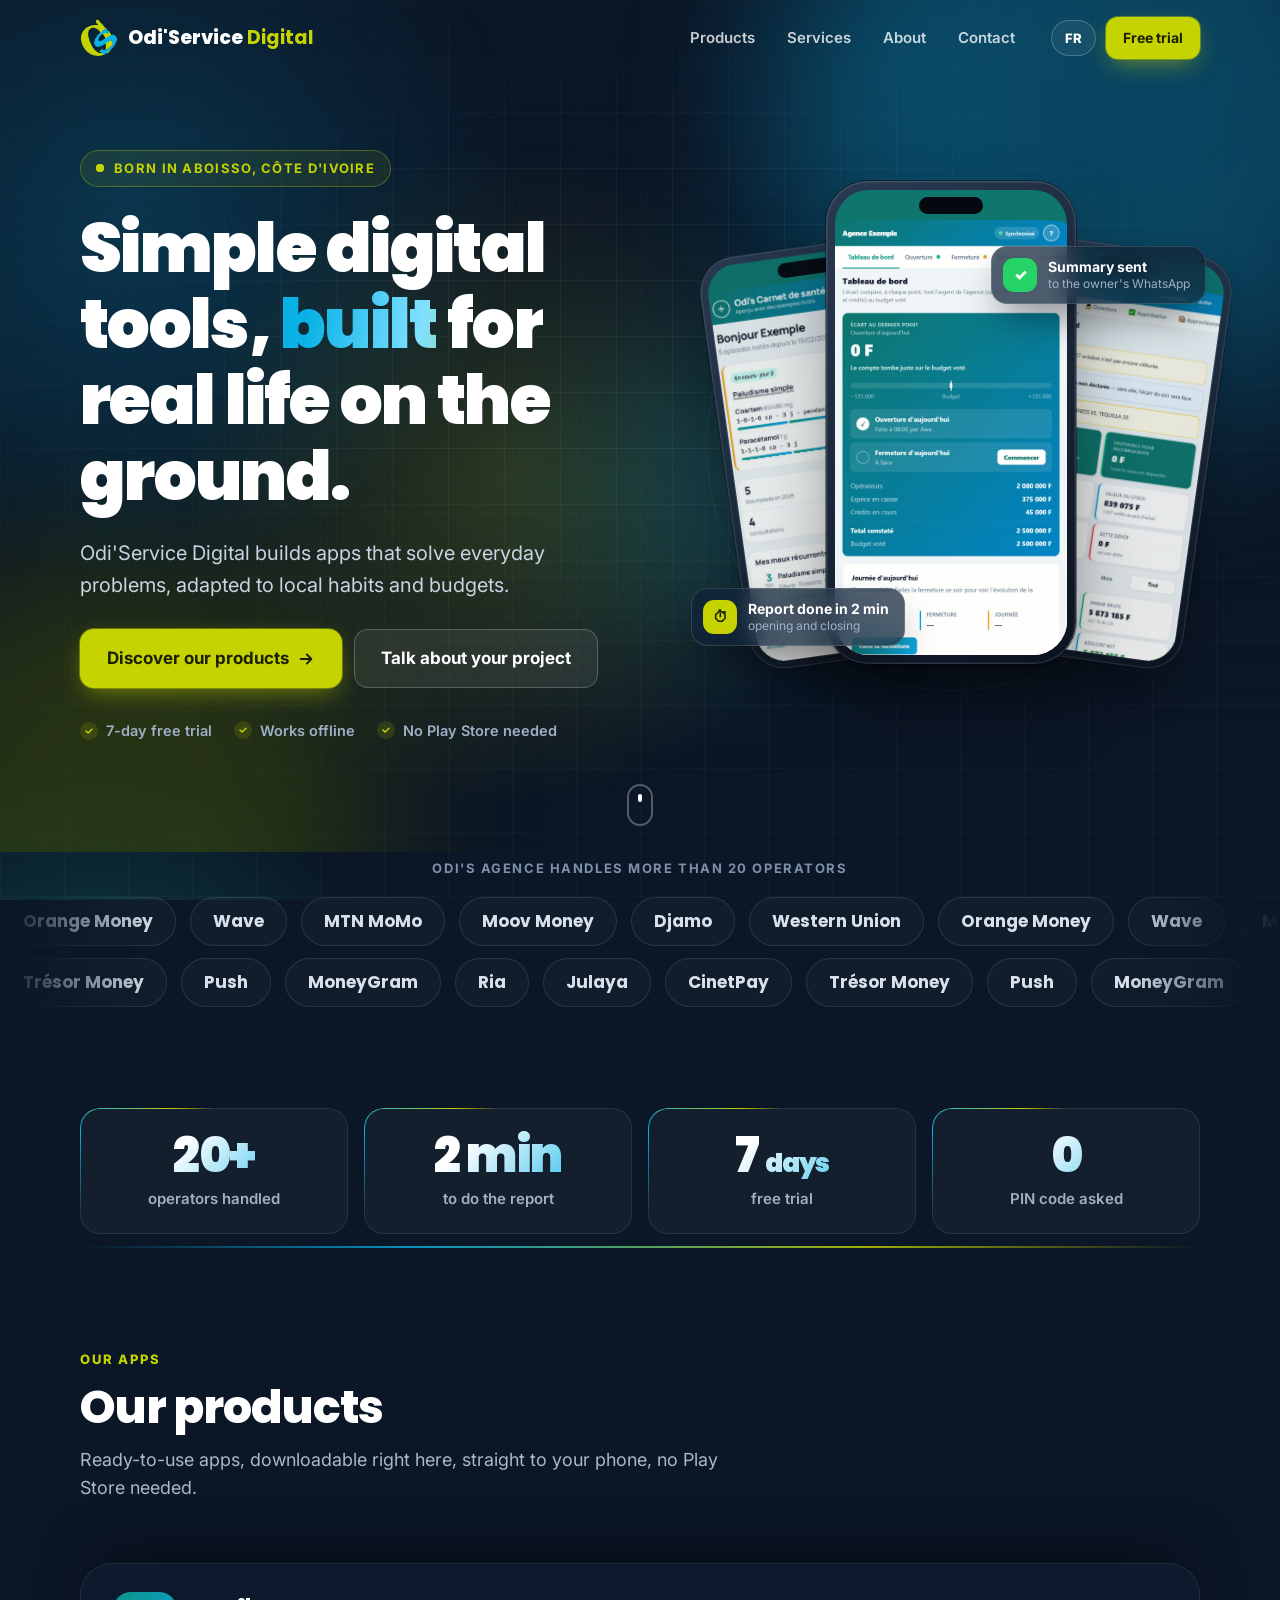
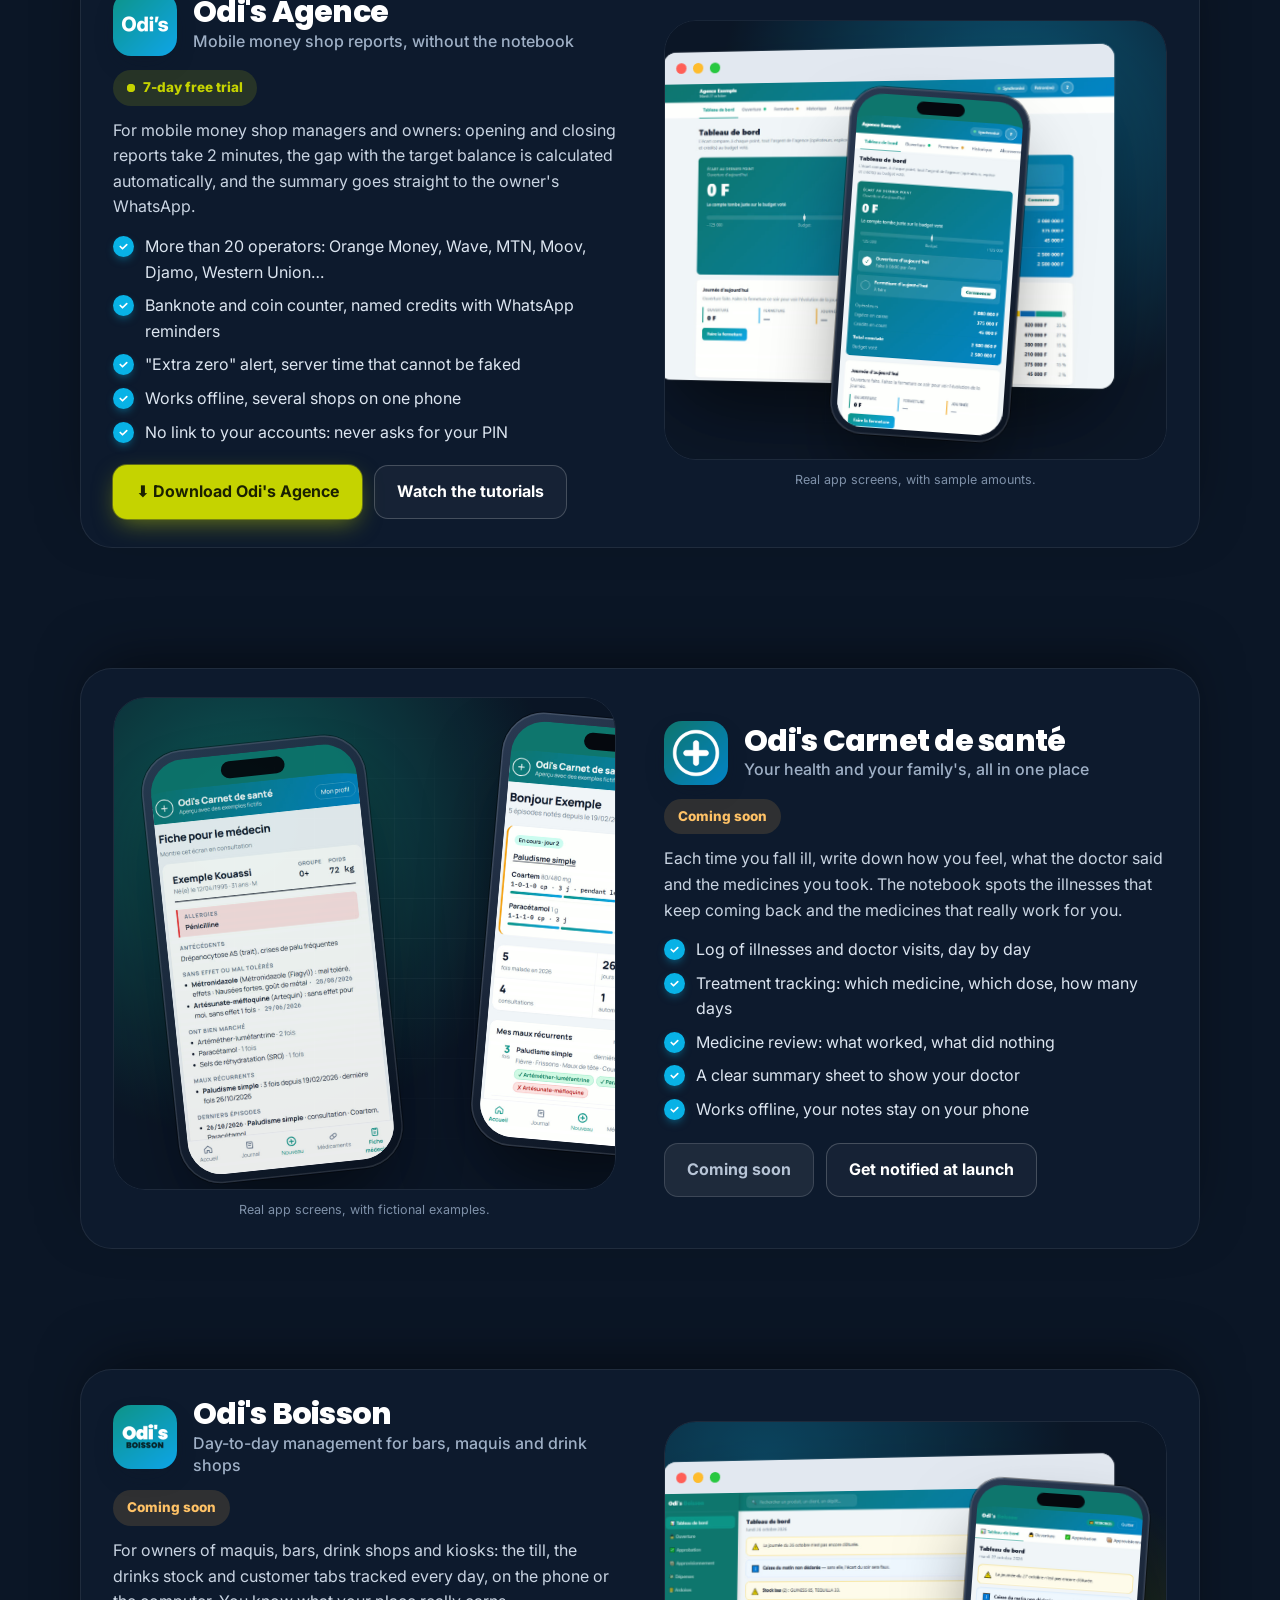
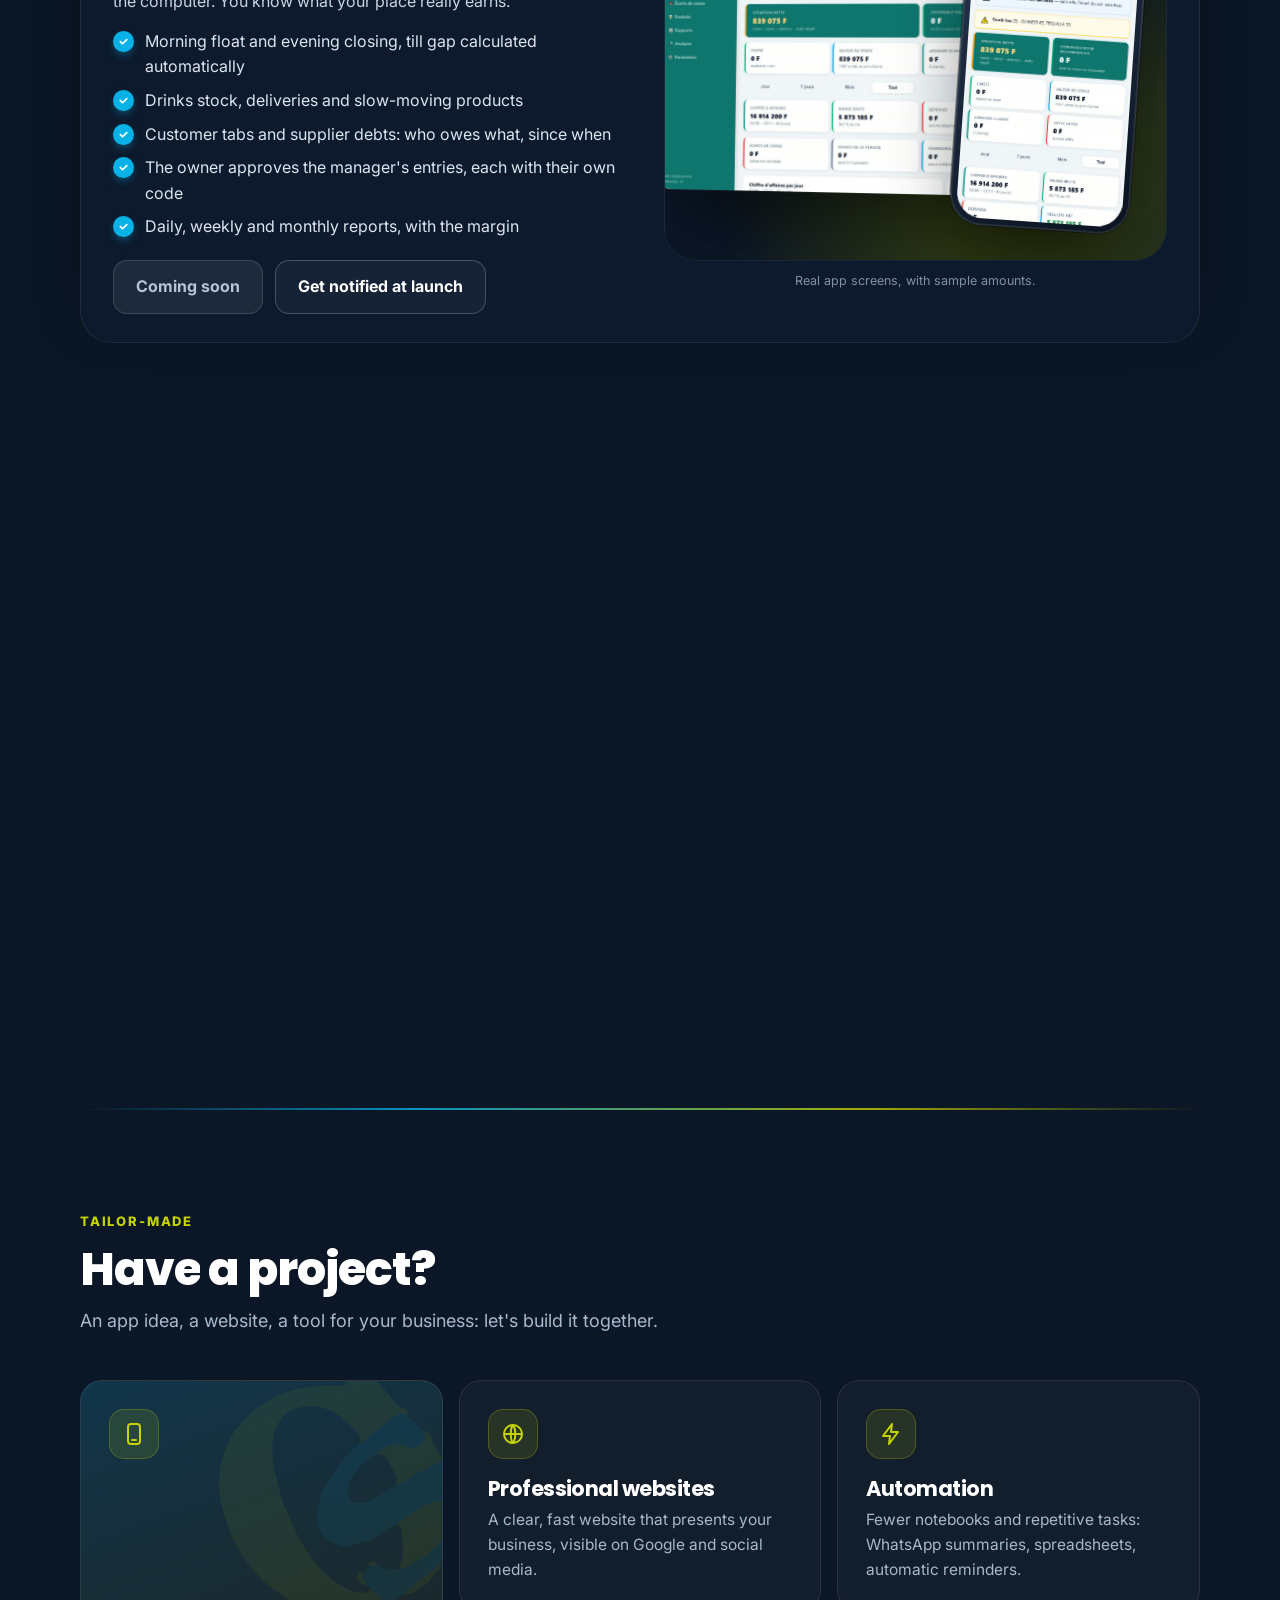
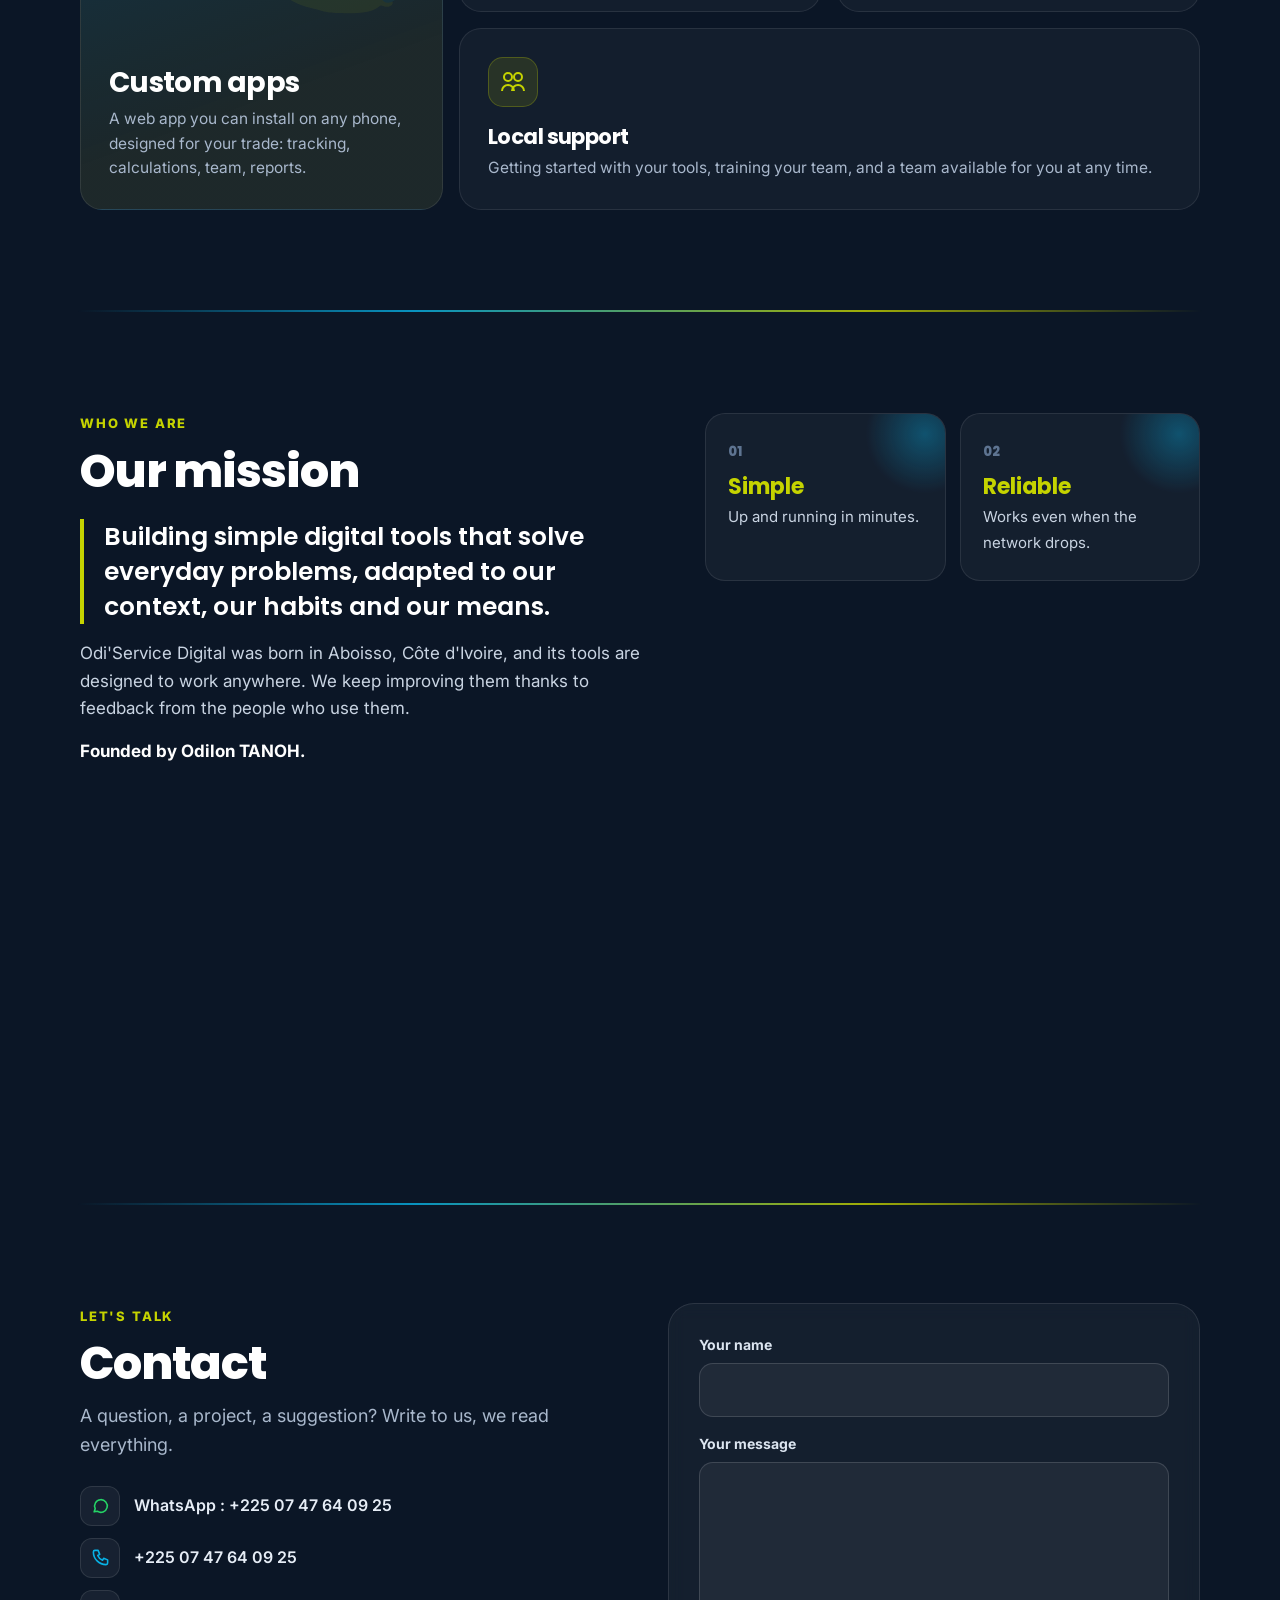
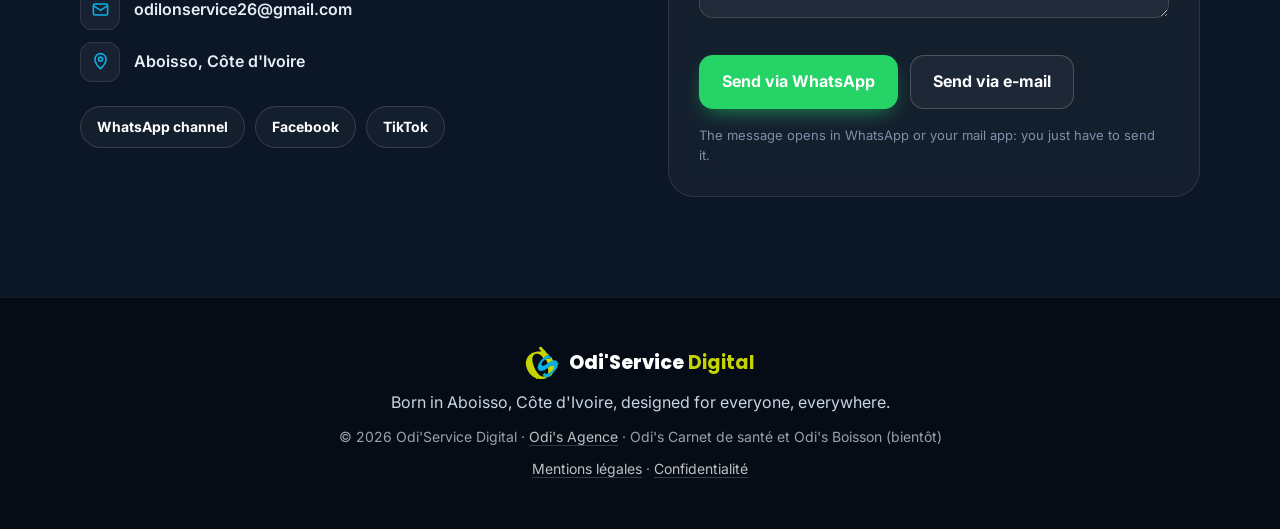
==== commit 5817d96d: "Sauvegarde du 27/10/2026" ====
--- a/index.html
+++ b/index.html
@@ -6,9 +6,6 @@
 <title>Odi'Service Digital : des outils numériques simples, pensés pour le terrain</title>
 <meta name="description" content="Odi'Service Digital, à Aboisso (Côte d'Ivoire), crée des applications simples qui règlent les problèmes du quotidien. Téléchargez Odi's Agence (le point des agences mobile money sans cahier). Bientôt : Odi's Carnet de santé et Odi's Boisson. Sites web et applications sur mesure.">
 <link rel="canonical" href="https://odiservicedigital.com/">
-<meta name="theme-color" content="#0B1626">
-<link rel="icon" href="img/logo.svg" type="image/svg+xml">
-<link rel="apple-touch-icon" href="img/apple-touch-icon.png">
 <meta property="og:type" content="website">
 <meta property="og:site_name" content="Odi'Service Digital">
 <meta property="og:locale" content="fr_FR">
@@ -20,15 +17,21 @@
 <meta property="og:image:height" content="630">
 <meta name="twitter:card" content="summary_large_image">
 <script type="application/ld+json">{"@context":"https://schema.org","@type":"Organization","name":"Odi'Service Digital","alternateName":["Odi Service Digital","OdiService Digital","Odi'Service"],"url":"https://odiservicedigital.com/","logo":"https://odiservicedigital.com/img/icone-512.png","email":"odilonservice26@gmail.com","telephone":"+225 07 47 64 09 25","founder":{"@type":"Person","name":"Odilon TANOH"},"address":{"@type":"PostalAddress","addressLocality":"Aboisso","addressCountry":"CI"},"sameAs":["https://www.facebook.com/Odiservicedigital","https://www.tiktok.com/@odiservice_digital","https://whatsapp.com/channel/0029VbDGiobBVJl1YH0iRv0K","https://agence.odiservicedigital.com/"]}</script>
+<meta name="theme-color" content="#0B1626">
+<link rel="icon" href="img/logo.svg" type="image/svg+xml">
+<link rel="apple-touch-icon" href="img/apple-touch-icon.png">
 <link rel="preconnect" href="https://fonts.googleapis.com"><link rel="preconnect" href="https://fonts.gstatic.com" crossorigin>
-<link href="https://fonts.googleapis.com/css2?family=Inter:wght@400;500;600;700;800&family=Poppins:wght@700;800;900&display=swap" rel="stylesheet">
+<link href="https://fonts.googleapis.com/css2?family=Inter:wght@400;500;600;700;800&family=Poppins:wght@600;700;800;900&display=swap" rel="stylesheet">
 <link rel="stylesheet" href="style.css">
 </head>
 <body>
 
-<header class="top" id="haut">
+<div class="progress" id="progress" aria-hidden="true"></div>
+<div class="bg-fx" aria-hidden="true"><i class="b1"></i><i class="b2"></i><i class="b3"></i><i class="b4"></i></div>
+
+<header class="top" id="top">
   <div class="wrap top-in">
-    <a class="brand" href="#haut" aria-label="Odi'Service Digital"><img src="img/logo.svg" alt="" width="40" height="40"><span>Odi'Service <b>Digital</b></span></a>
+    <a class="brand" href="#haut" aria-label="Odi'Service Digital"><img src="img/logo.svg" alt="" width="38" height="38"><span>Odi'Service <b>Digital</b></span></a>
     <nav class="nav" id="nav" aria-label="Menu">
       <a href="#produits" data-i18n="nav.produits">Produits</a>
       <a href="#services" data-i18n="nav.services">Services</a>
@@ -37,179 +40,249 @@
     </nav>
     <div class="top-act">
       <button class="lang" id="lang" type="button" aria-label="Changer de langue / Change language">EN</button>
-      <button class="burger" id="burger" type="button" aria-label="Menu" aria-expanded="false" aria-controls="nav"><span></span><span></span><span></span></button>
+      <a class="btn primary sm hide-m" href="agence/" data-i18n="nav.cta">Essai gratuit</a>
+      <button class="burger" id="burger" type="button" aria-label="Menu" aria-expanded="false" aria-controls="nav"><span></span><span></span></button>
     </div>
   </div>
 </header>
 
-<main>
+<main id="haut">
+<!-- ═════════ HERO ═════════ -->
 <section class="hero">
+  <div class="aurora" aria-hidden="true"><i class="a1"></i><i class="a2"></i><i class="a3"></i></div>
+  <div class="grid-bg" aria-hidden="true"></div>
   <div class="wrap hero-in">
     <div class="hero-txt">
-      <span class="kicker" data-i18n="hero.kicker">Née à Aboisso, en Côte d'Ivoire</span>
-      <h1 data-i18n-html="hero.title">Des outils numériques <em>simples</em>, pensés pour la réalité du terrain.</h1>
-      <p class="lead" data-i18n="hero.lead">Odi'Service Digital crée des applications qui règlent les problèmes de tous les jours, adaptées à nos habitudes et à nos moyens.</p>
-      <div class="btns">
-        <a class="btn primary" href="#produits" data-i18n="hero.cta1">Découvrir nos produits</a>
-        <a class="btn ghost" href="https://wa.me/2250747640925" target="_blank" rel="noopener" data-i18n="hero.cta2">Parler de votre projet</a>
-      </div>
-    </div>
-    <div class="hero-art" aria-hidden="true">
-      <img class="hero-logo" src="img/logo.svg" alt="">
-    </div>
-  </div>
-</section>
-
+      <span class="kicker rise"><span class="dot"></span><span data-i18n="hero.kicker">Née à Aboisso, en Côte d'Ivoire</span></span>
+      <h1 class="d1 split" data-i18n-html="hero.title">Des outils numériques <em>simples</em>, pensés pour la réalité du terrain.</h1>
+      <p class="lead rise d2" data-i18n="hero.lead">Odi'Service Digital crée des applications qui règlent les problèmes de tous les jours, adaptées à nos habitudes et à nos moyens.</p>
+      <div class="btns rise d3">
+        <a class="btn primary lg" href="#produits"><span data-i18n="hero.cta1">Découvrir nos produits</span><svg class="arr" viewBox="0 0 20 20" aria-hidden="true"><path d="M4 10h11m-4-5 5 5-5 5" fill="none" stroke="currentColor" stroke-width="2" stroke-linecap="round" stroke-linejoin="round"/></svg></a>
+        <a class="btn glass lg" href="https://wa.me/2250747640925" target="_blank" rel="noopener" data-i18n="hero.cta2">Parler de votre projet</a>
+      </div>
+      <ul class="trust rise d4">
+        <li data-i18n="hero.t1">7 jours d'essai gratuit</li>
+        <li data-i18n="hero.t2">Marche sans réseau</li>
+        <li data-i18n="hero.t3">Sans Play Store</li>
+      </ul>
+    </div>
+
+    <div class="hero-art" id="heroArt" aria-hidden="true">
+      <div class="orb"><img src="img/logo.svg" alt=""></div>
+      <div class="phone ph-back float-b"><img src="img/carnet-accueil.jpg" alt=""></div>
+      <div class="phone ph-back2 float-b"><img src="img/boisson-mobile.jpg" alt=""></div>
+      <div class="phone ph-front float-a"><img src="img/agence-mobile.jpg" alt=""></div>
+      <div class="chip c1 float-b"><span class="ci ok">✓</span><div><b data-i18n="chip.1t">Résumé envoyé</b><small data-i18n="chip.1s">sur le WhatsApp du patron</small></div></div>
+      <div class="chip c2 float-a"><span class="ci lime">⏱</span><div><b data-i18n="chip.2t">Point fait en 2 min</b><small data-i18n="chip.2s">ouverture et fermeture</small></div></div>
+    </div>
+  </div>
+  <a class="scroll-hint" href="#chiffres" aria-label="Défiler"><span></span></a>
+</section>
+
+<!-- ═════════ OPÉRATEURS ═════════ -->
+<section class="ops" aria-label="Opérateurs">
+  <p class="ops-t" data-i18n="ops.t">Odi's Agence gère plus de 20 opérateurs</p>
+  <div class="marquee"><div class="track">
+    <span>Orange Money</span><span>Wave</span><span>MTN MoMo</span><span>Moov Money</span><span>Djamo</span><span>Western Union</span>
+    <span>Orange Money</span><span>Wave</span><span>MTN MoMo</span><span>Moov Money</span><span>Djamo</span><span>Western Union</span>
+  </div></div>
+  <div class="marquee rev"><div class="track">
+    <span>Trésor Money</span><span>Push</span><span>MoneyGram</span><span>Ria</span><span>Julaya</span><span>CinetPay</span>
+    <span>Trésor Money</span><span>Push</span><span>MoneyGram</span><span>Ria</span><span>Julaya</span><span>CinetPay</span>
+  </div></div>
+</section>
+
+<!-- ═════════ CHIFFRES ═════════ -->
+<section class="stats wrap" id="chiffres">
+  <div class="stat reveal"><b><span data-count="20">20</span>+</b><span data-i18n="st.1">opérateurs gérés</span></div>
+  <div class="stat reveal"><b><span data-count="2">2</span> min</b><span data-i18n="st.2">pour faire le point</span></div>
+  <div class="stat reveal"><b><span data-count="7">7</span> <small data-i18n="st.3u">jours</small></b><span data-i18n="st.3">d'essai gratuit</span></div>
+  <div class="stat reveal"><b><span data-count="0">0</span></b><span data-i18n="st.4">code secret demandé</span></div>
+</section>
+
+<!-- ═════════ PRODUITS ═════════ -->
 <section class="sec" id="produits">
   <div class="wrap">
-    <h2 class="sec-t" data-i18n="prod.title">Nos produits</h2>
-    <p class="sec-s" data-i18n="prod.sub">Des applications prêtes à l'emploi, à télécharger ici, directement sur le téléphone, sans Play Store.</p>
-
-    <article class="product">
-      <div class="p-head">
-        <img src="img/odis-agence-icone.png" alt="Odi's Agence" width="72" height="72">
-        <div><h3>Odi's Agence</h3><p class="p-tag" data-i18n="p1.tag">Le point des agences mobile money, sans cahier</p></div>
-        <span class="badge" data-i18n="p1.badge">7 jours d'essai gratuit</span>
-      </div>
-      <div class="p-body">
-        <div>
-          <p data-i18n="p1.desc">Pour les gérants, gérantes, patrons et patronnes de points mobile money : l'ouverture et la fermeture se font en 2 minutes, l'écart avec le budget se calcule tout seul, et le résumé part directement sur le WhatsApp du patron.</p>
-          <ul class="ticks">
-            <li data-i18n="p1.f1">Plus de 20 opérateurs : Orange Money, Wave, MTN, Moov, Djamo, Western Union…</li>
-            <li data-i18n="p1.f2">Compteur de billets et pièces, crédits nommés avec relance WhatsApp</li>
-            <li data-i18n="p1.f3">Alerte « zéro de trop », heure du serveur impossible à truquer</li>
-            <li data-i18n="p1.f4">Marche sans réseau, plusieurs points de vente sur un téléphone</li>
-            <li data-i18n="p1.f5">Aucun lien avec vos comptes : jamais de code secret demandé</li>
-          </ul>
-          <div class="btns">
-            <a class="btn primary" href="agence/" data-i18n="p1.cta">⬇ Télécharger Odi's Agence</a>
-            <a class="btn ghost" href="https://whatsapp.com/channel/0029VbDGiobBVJl1YH0iRv0K" target="_blank" rel="noopener" data-i18n="p1.tuto">Voir les tutoriels</a>
-          </div>
-        </div>
-        <div class="shots">
-          <img src="img/odis-compteur.jpg" alt="Tutoriel : compter les espèces" loading="lazy" width="720" height="900">
-          <img src="img/odis-resume.jpg" alt="Tutoriel : résumé envoyé au patron" loading="lazy" width="720" height="900">
-        </div>
+    <div class="sec-head reveal">
+      <span class="eyebrow" data-i18n="prod.eyebrow">Nos applications</span>
+      <h2 class="sec-t split" data-i18n="prod.title">Nos produits</h2>
+      <p class="sec-s" data-i18n="prod.sub">Des applications prêtes à l'emploi, à télécharger ici, directement sur le téléphone, sans Play Store.</p>
+    </div>
+    <div class="stack">
+
+    <!-- Odi's Agence -->
+    <article class="show" id="agence">
+      <div class="show-txt reveal from-l">
+        <div class="p-head">
+          <img src="img/odis-agence-icone.png" alt="" width="64" height="64">
+          <div><h3>Odi's Agence</h3><p class="p-tag" data-i18n="p1.tag">Le point des agences mobile money, sans cahier</p></div>
+        </div>
+        <span class="badge live"><span class="dot"></span><span data-i18n="p1.badge">7 jours d'essai gratuit</span></span>
+        <p class="p-desc" data-i18n="p1.desc">Pour les gérants, gérantes, patrons et patronnes de points mobile money : l'ouverture et la fermeture se font en 2 minutes, l'écart avec le budget se calcule tout seul, et le résumé part directement sur le WhatsApp du patron.</p>
+        <ul class="ticks">
+          <li data-i18n="p1.f1">Plus de 20 opérateurs : Orange Money, Wave, MTN, Moov, Djamo, Western Union…</li>
+          <li data-i18n="p1.f2">Compteur de billets et pièces, crédits nommés avec relance WhatsApp</li>
+          <li data-i18n="p1.f3">Alerte « zéro de trop », heure du serveur impossible à truquer</li>
+          <li data-i18n="p1.f4">Marche sans réseau, plusieurs points de vente sur un téléphone</li>
+          <li data-i18n="p1.f5">Aucun lien avec vos comptes : jamais de code secret demandé</li>
+        </ul>
+        <div class="btns">
+          <a class="btn primary" href="agence/" data-i18n="p1.cta">⬇ Télécharger Odi's Agence</a>
+          <a class="btn line" href="https://whatsapp.com/channel/0029VbDGiobBVJl1YH0iRv0K" target="_blank" rel="noopener" data-i18n="p1.tuto">Voir les tutoriels</a>
+        </div>
+      </div>
+      <div class="show-art reveal from-r zoom d1">
+        <div class="stage cyan">
+          <div class="browser"><div class="b-bar"><i></i><i></i><i></i></div><img src="img/agence-bureau.jpg" alt="Tableau de bord d'Odi's Agence sur ordinateur" loading="lazy"></div>
+          <div class="phone on-browser"><img src="img/agence-mobile.jpg" alt="Tableau de bord d'Odi's Agence sur téléphone" loading="lazy"></div>
+        </div>
+        <p class="demo-note" data-i18n="demo.note">Écrans réels de l'application, avec des montants d'exemple.</p>
       </div>
     </article>
 
-    <article class="product" id="carnet">
-      <div class="p-head">
-        <img src="img/carnet-icone.png" alt="Odi's Carnet de santé" width="72" height="72">
-        <div><h3>Odi's Carnet de santé</h3><p class="p-tag" data-i18n="p3.tag">Votre santé et celle de votre famille, notées au même endroit</p></div>
-        <span class="badge soon-b" data-i18n="p3.badge">Bientôt disponible</span>
-      </div>
-      <div class="p-body">
-        <div>
-          <p data-i18n="p3.desc">Chaque fois que vous tombez malade, notez ce que vous ressentez, ce que le médecin a dit et les médicaments pris. Le carnet repère vos maux qui reviennent et les médicaments qui marchent vraiment sur vous.</p>
-          <ul class="ticks">
-            <li data-i18n="p3.f1">Journal des maladies et des consultations, jour après jour</li>
-            <li data-i18n="p3.f2">Suivi du traitement : quel médicament, quelle dose, combien de jours</li>
-            <li data-i18n="p3.f3">Bilan des médicaments : ceux qui ont marché, ceux qui n'ont rien fait</li>
-            <li data-i18n="p3.f4">Fiche claire à montrer au médecin lors de la consultation</li>
-            <li data-i18n="p3.f5">Marche sans connexion, vos notes restent sur votre téléphone</li>
-          </ul>
-          <div class="btns">
-            <span class="btn primary off" aria-disabled="true" data-i18n="p3.cta">Bientôt disponible</span>
-            <a class="btn ghost" href="https://wa.me/2250747640925?text=Bonjour%20Odi%27Service%20Digital%2C%20pr%C3%A9venez-moi%20quand%20le%20Carnet%20de%20sant%C3%A9%20sera%20disponible." target="_blank" rel="noopener" data-i18n="p3.notify">Être prévenu de la sortie</a>
-          </div>
-        </div>
-        <div class="shots">
-          <img src="img/carnet-accueil.jpg" alt="Accueil du Carnet de santé : traitement en cours" loading="lazy" width="720" height="900">
-          <img src="img/carnet-medicaments.jpg" alt="Bilan des médicaments dans le Carnet de santé" loading="lazy" width="720" height="900">
-        </div>
+    <!-- Odi's Carnet de santé -->
+    <article class="show rev" id="carnet">
+      <div class="show-txt reveal from-l">
+        <div class="p-head">
+          <img src="img/carnet-icone.png" alt="" width="64" height="64">
+          <div><h3>Odi's Carnet de santé</h3><p class="p-tag" data-i18n="p3.tag">Votre santé et celle de votre famille, notées au même endroit</p></div>
+        </div>
+        <span class="badge soon"><span data-i18n="p3.badge">Bientôt disponible</span></span>
+        <p class="p-desc" data-i18n="p3.desc">Chaque fois que vous tombez malade, notez ce que vous ressentez, ce que le médecin a dit et les médicaments pris. Le carnet repère vos maux qui reviennent et les médicaments qui marchent vraiment sur vous.</p>
+        <ul class="ticks">
+          <li data-i18n="p3.f1">Journal des maladies et des consultations, jour après jour</li>
+          <li data-i18n="p3.f2">Suivi du traitement : quel médicament, quelle dose, combien de jours</li>
+          <li data-i18n="p3.f3">Bilan des médicaments : ceux qui ont marché, ceux qui n'ont rien fait</li>
+          <li data-i18n="p3.f4">Fiche claire à montrer au médecin lors de la consultation</li>
+          <li data-i18n="p3.f5">Marche sans connexion, vos notes restent sur votre téléphone</li>
+        </ul>
+        <div class="btns">
+          <span class="btn primary off" aria-disabled="true" data-i18n="p3.cta">Bientôt disponible</span>
+          <a class="btn line" href="https://wa.me/2250747640925?text=Bonjour%20Odi%27Service%20Digital%2C%20pr%C3%A9venez-moi%20quand%20le%20Carnet%20de%20sant%C3%A9%20sera%20disponible." target="_blank" rel="noopener" data-i18n="p3.notify">Être prévenu de la sortie</a>
+        </div>
+      </div>
+      <div class="show-art reveal from-r zoom d1">
+        <div class="stage teal duo-ph">
+          <div class="phone tilt-l"><img src="img/carnet-fiche.jpg" alt="Fiche pour le médecin dans le Carnet de santé" loading="lazy"></div>
+          <div class="phone tilt-r"><img src="img/carnet-accueil.jpg" alt="Accueil du Carnet de santé : traitement en cours" loading="lazy"></div>
+        </div>
+        <p class="demo-note" data-i18n="demo.note2">Écrans réels de l'application, avec des exemples fictifs.</p>
       </div>
     </article>
 
-    <article class="product" id="boisson">
-      <div class="p-head">
-        <img src="img/boisson-icone.png" alt="Odi's Boisson" width="72" height="72">
-        <div><h3>Odi's Boisson</h3><p class="p-tag" data-i18n="p4.tag">La gestion au jour le jour des maquis, bars et caves</p></div>
-        <span class="badge soon-b" data-i18n="p4.badge">Bientôt disponible</span>
-      </div>
-      <div class="p-body">
-        <div>
-          <p data-i18n="p4.desc">Pour les patrons et patronnes de maquis, bars, caves et buvettes : la caisse, le stock de boissons et les ardoises des clients suivis chaque jour, sur le téléphone ou l'ordinateur. Vous savez ce que rapporte vraiment votre établissement.</p>
-          <ul class="ticks">
-            <li data-i18n="p4.f1">Caisse du matin et clôture du soir, écart de caisse calculé tout seul</li>
-            <li data-i18n="p4.f2">Stock des boissons, livraisons et produits qui dorment</li>
-            <li data-i18n="p4.f3">Ardoises clients et dettes fournisseur : qui doit combien, depuis quand</li>
-            <li data-i18n="p4.f4">Le patron approuve les saisies du gérant, chacun avec son code</li>
-            <li data-i18n="p4.f5">Rapports du jour, de la semaine et du mois, avec la marge</li>
-          </ul>
-          <div class="btns">
-            <span class="btn primary off" aria-disabled="true" data-i18n="p4.cta">Bientôt disponible</span>
-            <a class="btn ghost" href="https://wa.me/2250747640925?text=Bonjour%20Odi%27Service%20Digital%2C%20pr%C3%A9venez-moi%20quand%20Odi%27s%20Boisson%20sera%20disponible." target="_blank" rel="noopener" data-i18n="p4.notify">Être prévenu de la sortie</a>
-          </div>
-        </div>
-        <div class="shots">
-          <img src="img/boisson-promo-1.jpg" alt="Odi's Boisson : votre maquis sous contrôle" loading="lazy" width="720" height="900">
-          <img src="img/boisson-promo-2.jpg" alt="Odi's Boisson : vos chiffres enfin clairs" loading="lazy" width="720" height="900">
-        </div>
+    <!-- Odi's Boisson -->
+    <article class="show" id="boisson">
+      <div class="show-txt reveal from-l">
+        <div class="p-head">
+          <img src="img/boisson-icone.png" alt="" width="64" height="64">
+          <div><h3>Odi's Boisson</h3><p class="p-tag" data-i18n="p4.tag">La gestion au jour le jour des maquis, bars et caves</p></div>
+        </div>
+        <span class="badge soon"><span data-i18n="p4.badge">Bientôt disponible</span></span>
+        <p class="p-desc" data-i18n="p4.desc">Pour les patrons et patronnes de maquis, bars, caves et buvettes : la caisse, le stock de boissons et les ardoises des clients suivis chaque jour, sur le téléphone ou l'ordinateur. Vous savez ce que rapporte vraiment votre établissement.</p>
+        <ul class="ticks">
+          <li data-i18n="p4.f1">Caisse du matin et clôture du soir, écart de caisse calculé tout seul</li>
+          <li data-i18n="p4.f2">Stock des boissons, livraisons et produits qui dorment</li>
+          <li data-i18n="p4.f3">Ardoises clients et dettes fournisseur : qui doit combien, depuis quand</li>
+          <li data-i18n="p4.f4">Le patron approuve les saisies du gérant, chacun avec son code</li>
+          <li data-i18n="p4.f5">Rapports du jour, de la semaine et du mois, avec la marge</li>
+        </ul>
+        <div class="btns">
+          <span class="btn primary off" aria-disabled="true" data-i18n="p4.cta">Bientôt disponible</span>
+          <a class="btn line" href="https://wa.me/2250747640925?text=Bonjour%20Odi%27Service%20Digital%2C%20pr%C3%A9venez-moi%20quand%20Odi%27s%20Boisson%20sera%20disponible." target="_blank" rel="noopener" data-i18n="p4.notify">Être prévenu de la sortie</a>
+        </div>
+      </div>
+      <div class="show-art reveal from-r zoom d1">
+        <div class="stage lime">
+          <div class="browser"><div class="b-bar"><i></i><i></i><i></i></div><img src="img/boisson-bureau.jpg" alt="Tableau de bord d'Odi's Boisson sur ordinateur" loading="lazy"></div>
+          <div class="phone on-browser"><img src="img/boisson-mobile.jpg" alt="Tableau de bord d'Odi's Boisson sur téléphone" loading="lazy"></div>
+        </div>
+        <p class="demo-note" data-i18n="demo.note">Écrans réels de l'application, avec des montants d'exemple.</p>
       </div>
     </article>
-
+    </div>
+
+    <!-- Comment télécharger -->
+    <div class="ligne" aria-hidden="true"></div>
     <div class="howto">
-      <h3 data-i18n="how.t">Comment télécharger nos applis ?</h3>
-      <ol>
-        <li data-i18n-html="how.1">Touchez <b>« Télécharger »</b> sous l'application de votre choix.</li>
-        <li data-i18n-html="how.2">Sur Android (Chrome) : touchez <b>« Installer »</b>, ou le menu <b>⋮</b> puis <b>« Installer l'application »</b>.</li>
-        <li data-i18n-html="how.3">Sur iPhone (Safari) : touchez <b>Partager</b> puis <b>« Sur l'écran d'accueil »</b>.</li>
+      <h3 class="reveal" data-i18n="how.t">Comment télécharger nos applis ?</h3>
+      <ol class="steps">
+        <li class="reveal"><span class="n">1</span><p data-i18n-html="how.1">Touchez <b>« Télécharger »</b> sous l'application de votre choix.</p></li>
+        <li class="reveal d1"><span class="n">2</span><p data-i18n-html="how.2">Sur Android (Chrome) : touchez <b>« Installer »</b>, ou le menu <b>⋮</b> puis <b>« Installer l'application »</b>.</p></li>
+        <li class="reveal d2"><span class="n">3</span><p data-i18n-html="how.3">Sur iPhone (Safari) : touchez <b>Partager</b> puis <b>« Sur l'écran d'accueil »</b>.</p></li>
       </ol>
-      <p data-i18n="how.note">L'icône apparaît sur votre écran d'accueil, comme une application du Play Store. Rien à payer pour l'installer.</p>
-    </div>
-
-    <article class="product soon">
-      <div class="p-head">
-        <span class="soon-ico" aria-hidden="true">🛠️</span>
-        <div><h3 data-i18n="p2.title">D'autres applications arrivent</h3><p class="p-tag" data-i18n="p2.tag">Pour d'autres préoccupations du quotidien</p></div>
-      </div>
-      <p data-i18n="p2.desc">Nous construisons de nouveaux outils, toujours simples et adaptés au terrain. Suivez la chaîne WhatsApp pour être les premiers informés.</p>
-      <div class="btns"><a class="btn ghost" href="https://whatsapp.com/channel/0029VbDGiobBVJl1YH0iRv0K" target="_blank" rel="noopener" data-i18n="p2.cta">Suivre la chaîne Odi'Service Digital</a></div>
-    </article>
-  </div>
-</section>
-
-<section class="sec alt" id="services">
+      <p class="how-note reveal" data-i18n="how.note">L'icône apparaît sur votre écran d'accueil, comme une application du Play Store. Rien à payer pour l'installer.</p>
+    </div>
+
+    <div class="more reveal">
+      <div class="more-ico" aria-hidden="true"><svg viewBox="0 0 24 24"><path d="M12 3v4M12 17v4M3 12h4M17 12h4M5.6 5.6l2.8 2.8M15.6 15.6l2.8 2.8M5.6 18.4l2.8-2.8M15.6 8.4l2.8-2.8" fill="none" stroke="currentColor" stroke-width="2" stroke-linecap="round"/></svg></div>
+      <div><h3 data-i18n="p2.title">D'autres applications arrivent</h3><p data-i18n="p2.desc">Nous construisons de nouveaux outils, toujours simples et adaptés au terrain. Suivez la chaîne WhatsApp pour être les premiers informés.</p></div>
+      <a class="btn wa" href="https://whatsapp.com/channel/0029VbDGiobBVJl1YH0iRv0K" target="_blank" rel="noopener" data-i18n="p2.cta">Suivre la chaîne Odi'Service Digital</a>
+    </div>
+  </div>
+</section>
+
+<!-- ═════════ SERVICES ═════════ -->
+<section class="sec dark" id="services">
+  <div class="aurora soft" aria-hidden="true"><i class="a1"></i><i class="a2"></i></div>
   <div class="wrap">
-    <h2 class="sec-t" data-i18n="serv.title">Vous avez un projet ?</h2>
-    <p class="sec-s" data-i18n="serv.sub">Une idée d'application, un site, un outil pour votre activité : ensemble, on le concrétise.</p>
-    <div class="cards">
-      <div class="card"><span class="c-ico">📱</span><h3 data-i18n="s1.t">Applications sur mesure</h3><p data-i18n="s1.d">Une application web installable sur téléphone, pensée pour votre métier : suivi, calculs, équipe, rapports.</p></div>
-      <div class="card"><span class="c-ico">🌐</span><h3 data-i18n="s2.t">Sites web professionnels</h3><p data-i18n="s2.d">Un site clair et rapide qui présente votre activité, visible sur Google et sur les réseaux sociaux.</p></div>
-      <div class="card"><span class="c-ico">⚙️</span><h3 data-i18n="s3.t">Automatisation</h3><p data-i18n="s3.d">Moins de cahiers et de tâches répétitives : résumés WhatsApp, tableaux, rappels automatiques.</p></div>
-      <div class="card"><span class="c-ico">🤝</span><h3 data-i18n="s4.t">Accompagnement de proximité</h3><p data-i18n="s4.d">Prise en main de vos outils, formation de votre équipe, et une équipe disponible pour vous, à tout moment.</p></div>
-    </div>
-  </div>
-</section>
-
+    <div class="sec-head reveal">
+      <span class="eyebrow" data-i18n="serv.eyebrow">Sur mesure</span>
+      <h2 class="sec-t split" data-i18n="serv.title">Vous avez un projet ?</h2>
+      <p class="sec-s" data-i18n="serv.sub">Une idée d'application, un site, un outil pour votre activité : ensemble, on le concrétise.</p>
+    </div>
+    <div class="bento">
+      <div class="card big reveal"><span class="c-ico"><svg viewBox="0 0 24 24"><rect x="6" y="2" width="12" height="20" rx="3" fill="none" stroke="currentColor" stroke-width="2"/><path d="M10 18h4" stroke="currentColor" stroke-width="2" stroke-linecap="round"/></svg></span><h3 data-i18n="s1.t">Applications sur mesure</h3><p data-i18n="s1.d">Une application web installable sur téléphone, pensée pour votre métier : suivi, calculs, équipe, rapports.</p></div>
+      <div class="card reveal d1"><span class="c-ico"><svg viewBox="0 0 24 24"><circle cx="12" cy="12" r="9" fill="none" stroke="currentColor" stroke-width="2"/><path d="M3 12h18M12 3c3 3.5 3 14.5 0 18M12 3c-3 3.5-3 14.5 0 18" fill="none" stroke="currentColor" stroke-width="2"/></svg></span><h3 data-i18n="s2.t">Sites web professionnels</h3><p data-i18n="s2.d">Un site clair et rapide qui présente votre activité, visible sur Google et sur les réseaux sociaux.</p></div>
+      <div class="card reveal d2"><span class="c-ico"><svg viewBox="0 0 24 24"><path d="M13 2 4 14h7l-1 8 9-12h-7z" fill="none" stroke="currentColor" stroke-width="2" stroke-linejoin="round"/></svg></span><h3 data-i18n="s3.t">Automatisation</h3><p data-i18n="s3.d">Moins de cahiers et de tâches répétitives : résumés WhatsApp, tableaux, rappels automatiques.</p></div>
+      <div class="card wide reveal d1"><span class="c-ico"><svg viewBox="0 0 24 24"><path d="M7 11a4 4 0 1 1 0-8 4 4 0 0 1 0 8Zm10 0a4 4 0 1 1 0-8 4 4 0 0 1 0 8ZM1 21c0-3.3 2.7-6 6-6s6 2.7 6 6M11 21c0-3.3 2.7-6 6-6s6 2.7 6 6" fill="none" stroke="currentColor" stroke-width="2"/></svg></span><h3 data-i18n="s4.t">Accompagnement de proximité</h3><p data-i18n="s4.d">Prise en main de vos outils, formation de votre équipe, et une équipe disponible pour vous, à tout moment.</p></div>
+    </div>
+  </div>
+</section>
+
+<!-- ═════════ À PROPOS ═════════ -->
 <section class="sec" id="apropos">
   <div class="wrap about">
-    <div>
-      <h2 class="sec-t" data-i18n="ab.title">Notre mission</h2>
-      <p data-i18n="ab.p1">Créer des outils numériques simples qui règlent vos problèmes de tous les jours, adaptés à notre terrain, à nos habitudes et à nos moyens.</p>
+    <div class="reveal">
+      <span class="eyebrow" data-i18n="ab.eyebrow">Qui sommes-nous</span>
+      <h2 class="sec-t split" data-i18n="ab.title">Notre mission</h2>
+      <p class="quote" data-i18n="ab.p1">Créer des outils numériques simples qui règlent vos problèmes de tous les jours, adaptés à notre terrain, à nos habitudes et à nos moyens.</p>
       <p data-i18n="ab.p2">Odi'Service Digital est née à Aboisso, en Côte d'Ivoire, et ses outils sont pensés pour fonctionner partout. Nous les améliorons sans cesse grâce aux retours de ceux qui les utilisent.</p>
       <p class="founder" data-i18n="ab.founder">Fondée par Odilon TANOH.</p>
     </div>
     <ul class="values">
-      <li><b data-i18n="v1.t">Simple</b><span data-i18n="v1.d">Pris en main en quelques minutes.</span></li>
-      <li><b data-i18n="v2.t">Fiable</b><span data-i18n="v2.d">Fonctionne même quand le réseau coupe.</span></li>
-      <li><b data-i18n="v3.t">Accessible</b><span data-i18n="v3.d">Sur le téléphone que vous avez déjà.</span></li>
-      <li><b data-i18n="v4.t">Proche</b><span data-i18n="v4.d">À votre écoute, sur WhatsApp.</span></li>
+      <li class="reveal"><span class="v-n">01</span><b data-i18n="v1.t">Simple</b><span data-i18n="v1.d">Pris en main en quelques minutes.</span></li>
+      <li class="reveal d1"><span class="v-n">02</span><b data-i18n="v2.t">Fiable</b><span data-i18n="v2.d">Fonctionne même quand le réseau coupe.</span></li>
+      <li class="reveal d2"><span class="v-n">03</span><b data-i18n="v3.t">Accessible</b><span data-i18n="v3.d">Sur le téléphone que vous avez déjà.</span></li>
+      <li class="reveal d3"><span class="v-n">04</span><b data-i18n="v4.t">Proche</b><span data-i18n="v4.d">À votre écoute, sur WhatsApp.</span></li>
     </ul>
   </div>
 </section>
 
-<section class="sec alt" id="contact">
+<!-- ═════════ APPEL ═════════ -->
+<section class="cta-band wrap reveal">
+  <div class="cta-in">
+    <div class="aurora soft" aria-hidden="true"><i class="a1"></i><i class="a2"></i></div>
+    <h2 class="split" data-i18n="cta.t">Prêt à laisser tomber le cahier ?</h2>
+    <p data-i18n="cta.s">Essayez Odi's Agence gratuitement pendant 7 jours, ou parlez-nous de votre projet.</p>
+    <div class="btns">
+      <a class="btn primary lg" href="agence/" data-i18n="cta.b1">Commencer l'essai gratuit</a>
+      <a class="btn glass lg" href="https://wa.me/2250747640925" target="_blank" rel="noopener" data-i18n="cta.b2">Écrire sur WhatsApp</a>
+    </div>
+  </div>
+</section>
+
+<!-- ═════════ CONTACT ═════════ -->
+<section class="sec" id="contact">
   <div class="wrap contact">
-    <div>
-      <h2 class="sec-t" data-i18n="ct.title">Contact</h2>
+    <div class="reveal">
+      <span class="eyebrow" data-i18n="ct.eyebrow">Parlons-en</span>
+      <h2 class="sec-t split" data-i18n="ct.title">Contact</h2>
       <p class="sec-s" data-i18n="ct.sub">Une question, un projet, une suggestion ? Écrivez-nous, on lit tout.</p>
       <ul class="ct-list">
-        <li><span>💬</span><a href="https://wa.me/2250747640925" target="_blank" rel="noopener">WhatsApp : +225 07 47 64 09 25</a></li>
-        <li><span>📞</span><a href="tel:+2250747640925">+225 07 47 64 09 25</a></li>
-        <li><span>✉️</span><a href="mailto:odilonservice26@gmail.com">odilonservice26@gmail.com</a></li>
-        <li><span>📍</span><span data-i18n="ct.addr">Aboisso, Côte d'Ivoire</span></li>
+        <li><span class="ct-i wa-i"><svg viewBox="0 0 24 24"><path d="M4 20l1.3-4A8 8 0 1 1 8 19.2z" fill="none" stroke="currentColor" stroke-width="2" stroke-linejoin="round"/></svg></span><a href="https://wa.me/2250747640925" target="_blank" rel="noopener">WhatsApp : +225 07 47 64 09 25</a></li>
+        <li><span class="ct-i"><svg viewBox="0 0 24 24"><path d="M5 3h4l2 5-2.5 1.5a11 11 0 0 0 6 6L16 13l5 2v4a2 2 0 0 1-2 2A16 16 0 0 1 3 5a2 2 0 0 1 2-2z" fill="none" stroke="currentColor" stroke-width="2" stroke-linejoin="round"/></svg></span><a href="tel:+2250747640925">+225 07 47 64 09 25</a></li>
+        <li><span class="ct-i"><svg viewBox="0 0 24 24"><rect x="3" y="5" width="18" height="14" rx="2" fill="none" stroke="currentColor" stroke-width="2"/><path d="m3 7 9 6 9-6" fill="none" stroke="currentColor" stroke-width="2"/></svg></span><a href="mailto:odilonservice26@gmail.com">odilonservice26@gmail.com</a></li>
+        <li><span class="ct-i"><svg viewBox="0 0 24 24"><path d="M12 21s-7-6.2-7-12a7 7 0 0 1 14 0c0 5.8-7 12-7 12z" fill="none" stroke="currentColor" stroke-width="2"/><circle cx="12" cy="9" r="2.5" fill="none" stroke="currentColor" stroke-width="2"/></svg></span><span data-i18n="ct.addr">Aboisso, Côte d'Ivoire</span></li>
       </ul>
       <div class="socials">
         <a href="https://whatsapp.com/channel/0029VbDGiobBVJl1YH0iRv0K" target="_blank" rel="noopener" data-i18n="ct.chan">Chaîne WhatsApp</a>
@@ -217,13 +290,13 @@
         <a href="https://www.tiktok.com/@odiservice_digital" target="_blank" rel="noopener">TikTok</a>
       </div>
     </div>
-    <form class="form" id="form" novalidate>
+    <form class="form reveal d1" id="form" novalidate>
       <label><span data-i18n="f.name">Votre nom</span><input id="f-name" required maxlength="80" autocomplete="name"></label>
       <label><span data-i18n="f.msg">Votre message</span><textarea id="f-msg" required rows="5" maxlength="1500"></textarea></label>
       <p class="f-err" id="f-err" role="alert"></p>
       <div class="btns">
         <button class="btn wa" type="submit" data-via="wa" data-i18n="f.wa">Envoyer par WhatsApp</button>
-        <button class="btn ghost" type="submit" data-via="mail" data-i18n="f.mail">Envoyer par e-mail</button>
+        <button class="btn line dark-t" type="submit" data-via="mail" data-i18n="f.mail">Envoyer par e-mail</button>
       </div>
       <p class="f-note" data-i18n="f.note">Le message s'ouvre dans WhatsApp ou votre messagerie : vous n'avez plus qu'à l'envoyer.</p>
     </form>
@@ -233,10 +306,10 @@
 
 <footer class="foot">
   <div class="wrap foot-in">
-    <div class="brand"><img src="img/logo.svg" alt="" width="36" height="36"><span>Odi'Service <b>Digital</b></span></div>
+    <div class="brand"><img src="img/logo.svg" alt="" width="34" height="34"><span>Odi'Service <b>Digital</b></span></div>
     <p data-i18n="ft.tag">Née à Aboisso, en Côte d'Ivoire, pensée pour tous, partout.</p>
     <p class="copy">© <span id="year">2026</span> Odi'Service Digital · <a href="agence/">Odi's Agence</a> · Odi's Carnet de santé et Odi's Boisson (bientôt)</p>
-    <p class="copy foot-legal"><a href="mentions-legales.html">Mentions légales</a> · <a href="confidentialite.html">Confidentialité</a></p>
+    <p class="copy"><a href="mentions-legales.html">Mentions légales</a> · <a href="confidentialite.html">Confidentialité</a></p>
   </div>
 </footer>
 
--- a/style.css
+++ b/style.css
@@ -1,145 +1,569 @@
-/* Odi'Service Digital — couleurs de l'emblème : lime #C5D300, cyan #08B2E6, fond nuit. */
+/* Odi'Service Digital — nouvelle version. Couleurs de l'emblème : lime #C5D300, cyan #08B2E6, fond nuit #0B1626. */
 :root{
-  --night:#0B1626; --night2:#10233A; --ink:#0F172A; --muted:#5B6B80; --line:#E3E8EF; --bg:#FFFFFF; --bg2:#F4F7FA;
+  --night:#0B1626; --night2:#10233A; --night3:#16304D; --ink:#0F172A; --muted:#5B6B80; --line:#E3E8EF; --bg:#FFFFFF; --bg2:#F4F7FA;
   --lime:#C5D300; --lime-d:#9AA600; --cyan:#08B2E6; --cyan-d:#0789B2; --wa:#25D366;
-  --r:18px; --shadow:0 10px 30px rgba(11,22,38,.08);
+  --ease:cubic-bezier(.23,1,.32,1); --ease-io:cubic-bezier(.77,0,.175,1);
+  --r:20px; --shadow:0 1px 2px rgba(11,22,38,.04),0 12px 32px rgba(11,22,38,.08);
 }
 *{box-sizing:border-box;margin:0;padding:0}
-html{scroll-behavior:smooth;scroll-padding-top:76px}
-body{font-family:'Inter',system-ui,sans-serif;color:var(--ink);background:var(--bg);line-height:1.6;-webkit-font-smoothing:antialiased}
+html{scroll-behavior:smooth;scroll-padding-top:84px}
+body{font-family:'Inter',system-ui,sans-serif;color:var(--ink);background:var(--bg);line-height:1.6;-webkit-font-smoothing:antialiased;overflow-x:hidden}
 img{max-width:100%;display:block}
 a{color:inherit}
-.wrap{max-width:1120px;margin:0 auto;padding:0 20px}
-h1,h2,h3{font-family:'Poppins',sans-serif;line-height:1.15;letter-spacing:-.02em}
-
-/* En-tête */
-.top{position:sticky;top:0;z-index:20;background:rgba(11,22,38,.92);backdrop-filter:blur(10px);color:#fff}
-.top-in{display:flex;align-items:center;gap:20px;height:68px}
+.wrap{max-width:1160px;margin:0 auto;padding:0 20px}
+h1,h2,h3{font-family:'Poppins',sans-serif;line-height:1.12;letter-spacing:-.025em}
+:focus-visible{outline:3px solid var(--cyan);outline-offset:3px;border-radius:8px}
+::selection{background:var(--lime);color:#1B2100}
+
+/* ─── En-tête ─── */
+.top{position:fixed;top:0;left:0;right:0;z-index:50;color:#fff;transition:background .4s var(--ease),box-shadow .4s var(--ease),height .4s var(--ease)}
+.top.scrolled{background:rgba(11,22,38,.82);backdrop-filter:blur(14px) saturate(160%);-webkit-backdrop-filter:blur(14px) saturate(160%);box-shadow:0 1px 0 rgba(255,255,255,.06),0 10px 30px rgba(0,0,0,.18)}
+.top-in{display:flex;align-items:center;gap:22px;height:76px;transition:height .4s var(--ease)}
+.top.scrolled .top-in{height:64px}
 .brand{display:flex;align-items:center;gap:10px;text-decoration:none;font-family:'Poppins';font-weight:800;font-size:19px;white-space:nowrap}
 .brand b{color:var(--lime)}
-.nav{display:flex;gap:26px;margin-left:auto}
-.nav a{text-decoration:none;font-weight:600;font-size:15px;opacity:.85}
-.nav a:hover{opacity:1;color:var(--lime)}
+.nav{display:flex;gap:4px;margin-left:auto}
+.nav a{position:relative;text-decoration:none;font-weight:600;font-size:15px;padding:8px 14px;border-radius:999px;color:rgba(255,255,255,.78);transition:color .2s,background .2s}
+.nav a:hover{color:#fff;background:rgba(255,255,255,.08)}
 .top-act{display:flex;gap:10px;align-items:center}
-.lang{font:inherit;font-weight:800;font-size:13px;color:#fff;background:transparent;border:1.5px solid rgba(255,255,255,.35);border-radius:999px;padding:6px 12px;cursor:pointer}
+.lang{font:inherit;font-weight:800;font-size:13px;color:#fff;background:rgba(255,255,255,.06);border:1px solid rgba(255,255,255,.22);border-radius:999px;padding:7px 13px;cursor:pointer;transition:border-color .2s,color .2s,transform .15s var(--ease)}
 .lang:hover{border-color:var(--lime);color:var(--lime)}
-.burger{display:none;background:none;border:0;width:40px;height:40px;cursor:pointer;flex-direction:column;justify-content:center;gap:5px;align-items:center}
-.burger span{display:block;width:22px;height:2px;background:#fff;border-radius:2px}
-:focus-visible{outline:3px solid var(--cyan);outline-offset:3px;border-radius:6px}
-
-/* Hero */
-.hero{background:radial-gradient(900px 600px at 85% 10%,#0F4157 0%,transparent 60%),radial-gradient(700px 500px at 0% 100%,#20300A 0%,transparent 60%),var(--night);color:#fff;padding:84px 0 96px}
-.hero-in{display:grid;grid-template-columns:1.3fr .9fr;gap:40px;align-items:center}
-.kicker{display:inline-block;font-weight:700;font-size:13px;letter-spacing:.12em;text-transform:uppercase;color:var(--lime);border:1.5px solid rgba(197,211,0,.4);padding:6px 14px;border-radius:999px}
-.hero h1{font-size:clamp(34px,5vw,58px);font-weight:900;margin-top:22px}
-.hero h1 em{font-style:normal;color:var(--cyan)}
-.lead{font-size:clamp(17px,2vw,20px);color:#C9D4E2;margin-top:20px;max-width:560px}
-.hero-art{display:grid;place-items:center}
-.hero-logo{width:min(340px,80%);filter:drop-shadow(0 30px 60px rgba(8,178,230,.25))}
+.lang:active{transform:scale(.95)}
+.burger{display:none;background:rgba(255,255,255,.06);border:1px solid rgba(255,255,255,.18);border-radius:12px;width:42px;height:42px;cursor:pointer;flex-direction:column;justify-content:center;gap:6px;align-items:center}
+.burger span{display:block;width:18px;height:2px;background:#fff;border-radius:2px;transition:transform .3s var(--ease)}
+.burger[aria-expanded="true"] span:first-child{transform:translateY(4px) rotate(45deg)}
+.burger[aria-expanded="true"] span:last-child{transform:translateY(-4px) rotate(-45deg)}
+
+/* ─── Boutons ─── */
 .btns{display:flex;flex-wrap:wrap;gap:12px;margin-top:28px}
-.btn{display:inline-flex;align-items:center;justify-content:center;font:inherit;font-weight:700;font-size:16px;text-decoration:none;padding:13px 22px;border-radius:12px;border:2px solid transparent;cursor:pointer;transition:transform .15s,box-shadow .15s}
+.btn{display:inline-flex;align-items:center;justify-content:center;gap:8px;font:inherit;font-weight:700;font-size:16px;text-decoration:none;padding:13px 22px;border-radius:14px;border:1.5px solid transparent;cursor:pointer;transition:transform .2s var(--ease),box-shadow .25s var(--ease),background .2s,border-color .2s;will-change:transform}
 .btn:hover{transform:translateY(-2px)}
-.btn.primary{background:var(--lime);color:#1B2100}
-.btn.primary:hover{box-shadow:0 10px 24px rgba(197,211,0,.35)}
-.btn.ghost{border-color:currentColor;background:transparent}
-.btn.wa{background:var(--wa);color:#fff}
-
-/* Sections */
-.sec{padding:84px 0}
-.sec.alt{background:var(--bg2)}
-.sec-t{font-size:clamp(28px,3.4vw,40px);font-weight:800}
-.sec-s{color:var(--muted);font-size:18px;margin-top:10px;max-width:640px}
-
-/* Produits */
-.product{background:#fff;border:1px solid var(--line);border-radius:24px;padding:32px;margin-top:36px;box-shadow:var(--shadow)}
-.p-head{display:flex;align-items:center;gap:18px;flex-wrap:wrap}
-.p-head img{border-radius:18px}
-.p-head h3{font-size:26px;font-weight:800}
-.p-tag{color:var(--muted);font-weight:500}
-.badge{margin-left:auto;background:#EEF6C4;color:#4F5600;font-weight:800;font-size:14px;padding:8px 14px;border-radius:999px}
-.p-body{display:grid;grid-template-columns:1.1fr 1fr;gap:32px;margin-top:26px;align-items:start}
-.p-body .btn.ghost{color:var(--cyan-d)}
-.ticks{list-style:none;display:grid;gap:10px;margin-top:18px}
-.ticks li{position:relative;padding-left:30px}
-.ticks li::before{content:'✓';position:absolute;left:0;top:1px;width:20px;height:20px;border-radius:50%;background:var(--cyan);color:#fff;font-weight:900;font-size:12px;display:grid;place-items:center}
-.shots{display:grid;grid-template-columns:1fr 1fr;gap:14px}
-.shots img{border-radius:14px;border:1px solid var(--line);height:auto}
-.product.soon{background:linear-gradient(135deg,#FBFDF0,#F0FAFD);border-style:dashed}
-.product.soon p{margin-top:16px;color:var(--muted)}
-.product.soon .btn.ghost{color:var(--cyan-d)}
-.soon-ico{font-size:44px}
-.btn.off{opacity:.55;cursor:not-allowed;pointer-events:none}
-.badge.soon-b{background:#FFF1D6;color:#8A5300}
-.howto{margin-top:36px;padding:26px 30px;border-radius:24px;background:var(--bg2);border:1px solid var(--line)}
-.howto h3{font-size:21px;font-weight:800}
-.howto ol{margin:14px 0 0 20px;display:grid;gap:8px}
-.howto p{margin-top:12px;color:var(--muted)}
-
-/* Services */
-.cards{display:grid;grid-template-columns:repeat(4,1fr);gap:18px;margin-top:36px}
-.card{background:#fff;border:1px solid var(--line);border-radius:var(--r);padding:24px;transition:transform .2s,box-shadow .2s}
-.card:hover{transform:translateY(-4px);box-shadow:var(--shadow)}
-.c-ico{font-size:32px}
-.card h3{font-size:19px;margin-top:12px}
-.card p{color:var(--muted);margin-top:8px;font-size:15px}
-
-/* À propos */
-.about{display:grid;grid-template-columns:1.2fr 1fr;gap:48px;align-items:center}
+.btn:active{transform:translateY(0) scale(.97)}
+.btn.sm{padding:9px 16px;font-size:14px;border-radius:12px}
+.btn.lg{padding:15px 26px;font-size:17px}
+.btn.primary{background:var(--lime);color:#1B2100;box-shadow:0 0 0 1px rgba(197,211,0,.4),0 8px 24px -6px rgba(197,211,0,.55)}
+.btn.primary:hover{box-shadow:0 0 0 1px rgba(197,211,0,.6),0 14px 34px -6px rgba(197,211,0,.7)}
+.btn .arr{width:18px;height:18px;transition:transform .25s var(--ease)}
+.btn:hover .arr{transform:translateX(4px)}
+.btn.glass{background:rgba(255,255,255,.07);border-color:rgba(255,255,255,.22);color:#fff;backdrop-filter:blur(6px)}
+.btn.glass:hover{background:rgba(255,255,255,.13);border-color:rgba(255,255,255,.4)}
+.btn.line{border-color:var(--line);color:var(--cyan-d);background:#fff}
+.btn.line:hover{border-color:var(--cyan);box-shadow:0 8px 20px -8px rgba(8,178,230,.45)}
+.btn.line.dark-t{color:var(--ink)}
+.btn.wa{background:var(--wa);color:#fff;box-shadow:0 8px 22px -8px rgba(37,211,102,.7)}
+.btn.off{opacity:.5;cursor:not-allowed;pointer-events:none;box-shadow:none}
+
+/* ─── Hero ─── */
+.hero{position:relative;overflow:hidden;background:var(--night);color:#fff;padding:150px 0 110px;isolation:isolate}
+.aurora{position:absolute;inset:0;z-index:-1;pointer-events:none;overflow:hidden}
+.aurora i{position:absolute;border-radius:50%;filter:blur(80px);opacity:.55}
+.aurora .a1{width:620px;height:620px;background:#0A6C91;top:-180px;right:-120px;animation:drift1 18s ease-in-out infinite alternate}
+.aurora .a2{width:520px;height:520px;background:#3D4A06;bottom:-220px;left:-140px;animation:drift2 22s ease-in-out infinite alternate}
+.aurora .a3{width:300px;height:300px;background:#08B2E6;top:40%;left:45%;opacity:.18;animation:drift1 26s ease-in-out infinite alternate-reverse}
+.aurora.soft i{opacity:.35}
+@keyframes drift1{to{transform:translate(-80px,60px) scale(1.12)}}
+@keyframes drift2{to{transform:translate(90px,-50px) scale(1.08)}}
+.grid-bg{position:absolute;inset:0;z-index:-1;background-image:linear-gradient(rgba(255,255,255,.045) 1px,transparent 1px),linear-gradient(90deg,rgba(255,255,255,.045) 1px,transparent 1px);background-size:56px 56px;-webkit-mask-image:radial-gradient(ellipse 70% 60% at 50% 40%,#000 30%,transparent 75%);mask-image:radial-gradient(ellipse 70% 60% at 50% 40%,#000 30%,transparent 75%)}
+.hero-in{display:grid;grid-template-columns:1.15fr 1fr;gap:48px;align-items:center}
+.kicker{display:inline-flex;align-items:center;gap:10px;font-weight:700;font-size:13px;letter-spacing:.1em;text-transform:uppercase;color:var(--lime);background:rgba(197,211,0,.08);border:1px solid rgba(197,211,0,.32);padding:7px 15px;border-radius:999px}
+.dot{width:8px;height:8px;border-radius:50%;background:currentColor;position:relative;flex:none}
+.dot::after{content:'';position:absolute;inset:0;border-radius:50%;background:currentColor;animation:ping 2s var(--ease) infinite}
+@keyframes ping{0%{transform:scale(1);opacity:.7}80%,100%{transform:scale(2.6);opacity:0}}
+.hero h1{font-size:clamp(38px,5.6vw,68px);font-weight:900;margin-top:24px}
+.hero h1 em{font-style:normal;background:linear-gradient(100deg,var(--cyan) 10%,#7FE0FF 45%,var(--lime) 90%);-webkit-background-clip:text;background-clip:text;color:transparent;background-size:200% 100%;animation:shine 6s ease-in-out infinite alternate}
+@keyframes shine{to{background-position:100% 0}}
+.lead{font-size:clamp(17px,1.9vw,20px);color:#C9D4E2;margin-top:22px;max-width:560px}
+.trust{list-style:none;display:flex;flex-wrap:wrap;gap:8px 22px;margin-top:30px;color:#9FB0C6;font-size:14.5px;font-weight:600}
+.trust li{display:flex;align-items:center;gap:8px}
+.trust li::before{content:'';width:18px;height:18px;border-radius:50%;background:rgba(197,211,0,.14) url("data:image/svg+xml,%3Csvg xmlns='http://www.w3.org/2000/svg' viewBox='0 0 20 20'%3E%3Cpath d='m5 10 3.5 3.5L15 7' fill='none' stroke='%23C5D300' stroke-width='2.4' stroke-linecap='round' stroke-linejoin='round'/%3E%3C/svg%3E") center/12px no-repeat}
+
+/* Entrée du hero */
+.rise{opacity:0;transform:translateY(22px);filter:blur(6px);animation:rise .9s var(--ease) forwards}
+.rise.d1{animation-delay:.08s}.rise.d2{animation-delay:.18s}.rise.d3{animation-delay:.28s}.rise.d4{animation-delay:.38s}
+@keyframes rise{to{opacity:1;transform:none;filter:none}}
+
+/* Visuel du hero */
+.hero-art{position:relative;height:540px;transition:transform .6s var(--ease);opacity:0;animation:fadeScale 1.1s .25s var(--ease) forwards}
+@keyframes fadeScale{from{opacity:0;scale:.94;translate:0 20px}to{opacity:1;scale:1;translate:0 0}}
+.orb{position:absolute;width:330px;height:330px;left:50%;top:50%;transform:translate(-50%,-50%);border-radius:50%;background:radial-gradient(circle at 35% 30%,rgba(8,178,230,.35),rgba(197,211,0,.12) 55%,transparent 70%);display:grid;place-items:center}
+.orb::before{content:'';position:absolute;inset:-30px;border-radius:50%;border:1px dashed rgba(255,255,255,.12);animation:spin 60s linear infinite}
+.orb::after{content:'';position:absolute;inset:-80px;border-radius:50%;border:1px solid rgba(255,255,255,.06)}
+.orb img{width:150px;opacity:.16;filter:grayscale(.2)}
+@keyframes spin{to{transform:rotate(360deg)}}
+.phone{position:relative;width:250px;aspect-ratio:9/17.4;border-radius:42px;padding:9px;background:linear-gradient(145deg,#2A3A52,#0A121F);box-shadow:inset 0 0 0 1.5px rgba(255,255,255,.12),0 40px 80px -20px rgba(0,0,0,.6),0 0 0 1px rgba(0,0,0,.4)}
+.phone::before{content:"";position:absolute;top:16px;left:50%;transform:translateX(-50%);width:64px;height:17px;border-radius:10px;background:#05080E;z-index:2}
+.phone img{width:100%;height:100%;object-fit:cover;object-position:top;border-radius:34px;padding-top:30px;background:linear-gradient(#0E766D 0 46px,#F1F5F9 46px)}
+.phone img.contain{object-fit:contain;object-position:top}
+.ph-front{position:absolute;left:50%;top:50%;margin:-265px 0 0 -95px;z-index:3}
+.ph-back{position:absolute;left:50%;top:50%;margin:-235px 0 0 -215px;transform:rotate(-8deg) scale(.86);opacity:.9;z-index:2}
+.chip{position:absolute;z-index:4;display:flex;align-items:center;gap:11px;background:rgba(16,35,58,.72);border:1px solid rgba(255,255,255,.14);backdrop-filter:blur(12px);-webkit-backdrop-filter:blur(12px);border-radius:16px;padding:11px 15px 11px 11px;box-shadow:0 20px 40px -12px rgba(0,0,0,.55)}
+.chip b{display:block;font-size:14px;line-height:1.25}
+.chip small{display:block;font-size:12px;color:#9FB0C6;line-height:1.3}
+.ci{width:34px;height:34px;border-radius:11px;display:grid;place-items:center;font-weight:900;font-size:15px;flex:none}
+.ci.ok{background:var(--wa);color:#fff}
+.ci.lime{background:var(--lime);color:#1B2100}
+.c1{right:-6px;top:70px}
+.c2{left:-10px;bottom:70px}
+.float-a{animation:floatA 7s ease-in-out infinite}
+.float-b{animation:floatB 8s ease-in-out infinite}
+@keyframes floatA{50%{translate:0 -12px}}
+@keyframes floatB{50%{translate:0 10px}}
+.scroll-hint{position:absolute;left:50%;bottom:26px;transform:translateX(-50%);width:26px;height:42px;border:2px solid rgba(255,255,255,.3);border-radius:14px}
+.scroll-hint span{position:absolute;left:50%;top:8px;width:4px;height:8px;margin-left:-2px;border-radius:2px;background:#fff;animation:wheel 1.8s var(--ease) infinite}
+@keyframes wheel{0%{opacity:0;transform:translateY(-3px)}30%{opacity:1}100%{opacity:0;transform:translateY(12px)}}
+
+/* ─── Opérateurs ─── */
+.ops{background:var(--night);padding:6px 0 46px;color:#fff;border-bottom:1px solid rgba(255,255,255,.06)}
+.ops-t{text-align:center;font-size:13px;letter-spacing:.12em;text-transform:uppercase;color:#7E90A8;font-weight:700;margin-bottom:18px}
+.marquee{overflow:hidden;-webkit-mask-image:linear-gradient(90deg,transparent,#000 12%,#000 88%,transparent);mask-image:linear-gradient(90deg,transparent,#000 12%,#000 88%,transparent)}
+.track{display:flex;gap:14px;width:max-content;animation:scroll 32s linear infinite}
+.marquee:hover .track{animation-play-state:paused}
+.track span{font-family:'Poppins';font-weight:700;font-size:17px;color:#D7E0EC;padding:10px 22px;border:1px solid rgba(255,255,255,.1);border-radius:999px;background:rgba(255,255,255,.03);white-space:nowrap}
+@keyframes scroll{to{transform:translateX(calc(-50% - 7px))}}
+
+/* ─── Chiffres ─── */
+.stats{display:grid;grid-template-columns:repeat(4,1fr);gap:16px;margin-top:-1px;padding-top:56px;padding-bottom:12px}
+.stat{text-align:center;padding:22px 10px;border-radius:var(--r);background:var(--bg2);border:1px solid var(--line)}
+.stat b{display:block;font-family:'Poppins';font-weight:900;font-size:clamp(34px,4vw,48px);line-height:1.05;letter-spacing:-.03em;background:linear-gradient(135deg,var(--night) 30%,var(--cyan-d));-webkit-background-clip:text;background-clip:text;color:transparent}
+.stat b small{font-size:.55em}
+.stat > span{display:block;color:var(--muted);font-weight:600;margin-top:6px;font-size:15px}
+
+/* ─── Sections ─── */
+.sec{position:relative;padding:100px 0}
+.sec.dark{background:var(--night);color:#fff;overflow:hidden;isolation:isolate}
+.sec-head{max-width:680px}
+.eyebrow{display:inline-block;font-weight:800;font-size:13px;letter-spacing:.14em;text-transform:uppercase;color:var(--cyan-d);margin-bottom:12px}
+.sec.dark .eyebrow{color:var(--lime)}
+.sec-t{font-size:clamp(30px,3.8vw,46px);font-weight:800}
+.sec-s{color:var(--muted);font-size:18px;margin-top:12px}
+.sec.dark .sec-s{color:#A9B8CC}
+
+/* Apparition au défilement */
+.js .reveal{opacity:0;transform:translateY(28px);transition:opacity .8s var(--ease),transform .8s var(--ease)}
+.js .reveal.in{opacity:1;transform:none}
+.reveal.d1{transition-delay:.08s}.reveal.d2{transition-delay:.16s}.reveal.d3{transition-delay:.24s}
+
+/* ─── Produits ─── */
+.show{display:grid;grid-template-columns:1fr 1fr;gap:64px;align-items:center;margin-top:90px}
+.show.rev .show-txt{order:2}
+.p-head{display:flex;align-items:center;gap:16px}
+.p-head img{border-radius:18px;box-shadow:0 10px 24px -8px rgba(11,22,38,.35)}
+.p-head h3{font-size:30px;font-weight:800}
+.p-tag{color:var(--muted);font-weight:500;line-height:1.4}
+.badge{display:inline-flex;align-items:center;gap:8px;margin-top:20px;font-weight:800;font-size:13.5px;padding:7px 14px;border-radius:999px}
+.badge.live{background:#EEF6C4;color:#4F5600}
+.badge.live .dot{color:#8A9600}
+.badge.soon{background:#FFF1D6;color:#8A5300}
+.p-desc{margin-top:16px;font-size:17px;color:#33415A}
+.ticks{list-style:none;display:grid;gap:11px;margin-top:20px}
+.ticks li{position:relative;padding-left:32px}
+.ticks li::before{content:'';position:absolute;left:0;top:2px;width:21px;height:21px;border-radius:50%;background:var(--cyan) url("data:image/svg+xml,%3Csvg xmlns='http://www.w3.org/2000/svg' viewBox='0 0 20 20'%3E%3Cpath d='m5 10 3.5 3.5L15 7' fill='none' stroke='white' stroke-width='2.6' stroke-linecap='round' stroke-linejoin='round'/%3E%3C/svg%3E") center/13px no-repeat;box-shadow:0 4px 10px -3px rgba(8,178,230,.6)}
+
+.stage{position:relative;border-radius:32px;min-height:540px;display:grid;place-items:center;overflow:hidden;isolation:isolate;padding:40px 20px}
+.stage::before{content:'';position:absolute;inset:0;z-index:-2;background:var(--night)}
+.stage::after{content:'';position:absolute;inset:0;z-index:-1;background-image:linear-gradient(rgba(255,255,255,.05) 1px,transparent 1px),linear-gradient(90deg,rgba(255,255,255,.05) 1px,transparent 1px);background-size:40px 40px;-webkit-mask-image:radial-gradient(circle at 50% 50%,#000,transparent 70%);mask-image:radial-gradient(circle at 50% 50%,#000,transparent 70%)}
+.stage.cyan::before{background:radial-gradient(circle at 70% 20%,#0B5C7D,transparent 60%),var(--night)}
+.stage.teal::before{background:radial-gradient(circle at 25% 25%,#0E5E5A,transparent 60%),var(--night)}
+.stage.lime::before{background:radial-gradient(circle at 70% 80%,#46530A,transparent 60%),radial-gradient(circle at 20% 10%,#0B4A66,transparent 55%),var(--night)}
+.stage .phone{width:240px;z-index:2;transition:transform .8s var(--ease)}
+.stage.cyan .phone{margin-right:120px}.stage.teal .phone{margin-left:120px}
+.tilt-l{transform:rotate(-4deg)}
+.tilt-r{transform:rotate(4deg)}
+.show:hover .tilt-l{transform:rotate(-1deg) translateY(-6px)}
+.show:hover .tilt-r{transform:rotate(1deg) translateY(-6px)}
+.shot-card{position:absolute;z-index:1;width:200px;height:auto;border-radius:16px;box-shadow:0 30px 60px -18px rgba(0,0,0,.7);border:1px solid rgba(255,255,255,.12);transition:transform .8s var(--ease)}
+.sc-r{right:7%;top:50%;margin-top:-125px;transform:rotate(7deg)}
+.sc-l{left:7%;top:50%;margin-top:-125px;transform:rotate(-7deg)}
+.sc-b{right:6%;bottom:-40px;width:160px;z-index:3;transform:rotate(6deg)}
+.show:hover .sc-r{transform:rotate(10deg) translate(14px,-6px)}
+.show:hover .sc-l{transform:rotate(-10deg) translate(-14px,-6px)}
+.show:hover .sc-b{transform:rotate(2deg) translateY(-14px)}
+.browser{width:min(100%,520px);border-radius:14px;overflow:hidden;background:#F1F5F9;box-shadow:0 40px 80px -24px rgba(0,0,0,.7),0 0 0 1px rgba(255,255,255,.1);transform:perspective(1200px) rotateY(-8deg) rotateX(4deg);transition:transform .8s var(--ease);margin-right:60px}
+.show:hover .browser{transform:perspective(1200px) rotateY(-3deg) rotateX(2deg)}
+.b-bar{display:flex;gap:7px;padding:11px 14px;background:#E2E8F0}
+.b-bar i{width:11px;height:11px;border-radius:50%;background:#FF5F57}
+.b-bar i:nth-child(2){background:#FEBC2E}.b-bar i:nth-child(3){background:#28C840}
+
+/* Téléchargement */
+.howto{margin-top:110px;text-align:center}
+.howto h3{font-size:clamp(24px,2.6vw,32px);font-weight:800}
+.steps{list-style:none;display:grid;grid-template-columns:repeat(3,1fr);gap:20px;margin-top:34px;position:relative;text-align:left}
+.steps::before{content:'';position:absolute;top:34px;left:12%;right:12%;height:2px;background:repeating-linear-gradient(90deg,var(--line) 0 8px,transparent 8px 16px);z-index:-1}
+.steps li{background:#fff;border:1px solid var(--line);border-radius:var(--r);padding:24px;box-shadow:var(--shadow)}
+.steps .n{display:grid;place-items:center;width:44px;height:44px;border-radius:14px;background:var(--night);color:var(--lime);font-family:'Poppins';font-weight:800;font-size:19px;margin-bottom:14px}
+.how-note{margin-top:20px;color:var(--muted)}
+.more{margin-top:56px;display:flex;align-items:center;gap:22px;padding:26px 30px;border-radius:24px;background:linear-gradient(120deg,#FBFDEB,#EAF8FD);border:1px dashed #C9D8E6}
+.more h3{font-size:21px;font-weight:800}
+.more p{color:var(--muted);margin-top:4px}
+.more .btn{margin-left:auto;flex:none}
+.more-ico{width:54px;height:54px;flex:none;border-radius:16px;background:var(--night);color:var(--lime);display:grid;place-items:center}
+.more-ico svg{width:26px;height:26px;animation:spin 14s linear infinite}
+
+/* ─── Services ─── */
+.bento{display:grid;grid-template-columns:repeat(3,1fr);gap:16px;margin-top:44px}
+.card{position:relative;border-radius:22px;padding:28px;background:rgba(255,255,255,.035);border:1px solid rgba(255,255,255,.09);overflow:hidden;transition:border-color .3s,transform .4s var(--ease)}
+.card::before{content:'';position:absolute;inset:0;background:radial-gradient(380px circle at var(--mx,50%) var(--my,50%),rgba(8,178,230,.16),transparent 45%);opacity:0;transition:opacity .3s}
+.card:hover{border-color:rgba(197,211,0,.35);transform:translateY(-4px)}
+.card:hover::before{opacity:1}
+.card.big{grid-row:span 2;display:flex;flex-direction:column;justify-content:flex-end;min-height:300px;background:linear-gradient(160deg,rgba(8,178,230,.16),rgba(197,211,0,.06) 70%),rgba(255,255,255,.03)}
+.card.big h3{font-size:28px}
+.card.wide{grid-column:span 2}
+.c-ico{display:grid;place-items:center;width:50px;height:50px;border-radius:15px;background:rgba(197,211,0,.12);color:var(--lime);border:1px solid rgba(197,211,0,.25)}
+.c-ico svg{width:24px;height:24px}
+.card.big .c-ico{margin-bottom:auto}
+.card.big::after{content:"";position:absolute;right:-50px;top:-40px;width:280px;height:280px;background:url(img/logo.svg) center/contain no-repeat;opacity:.07;pointer-events:none}
+.card h3{font-size:21px;margin-top:18px;position:relative}
+.card p{color:#A9B8CC;margin-top:8px;font-size:15.5px;position:relative}
+
+/* ─── À propos ─── */
+.about{display:grid;grid-template-columns:1.15fr 1fr;gap:56px;align-items:center}
 .about p{margin-top:16px;font-size:17px;color:#33415A}
+.about .quote{font-family:'Poppins';font-size:clamp(20px,2.2vw,25px);font-weight:600;line-height:1.4;color:var(--ink);border-left:4px solid var(--lime);padding-left:20px;margin-top:22px}
 .founder{font-weight:700;color:var(--ink)!important}
 .values{list-style:none;display:grid;grid-template-columns:1fr 1fr;gap:14px}
-.values li{background:var(--night);color:#fff;border-radius:var(--r);padding:20px}
-.values b{display:block;font-family:'Poppins';font-size:20px;color:var(--lime)}
-.values span{color:#C9D4E2;font-size:15px}
-
-/* Contact */
-.contact{display:grid;grid-template-columns:1fr 1fr;gap:48px;align-items:start}
-.ct-list{list-style:none;display:grid;gap:12px;margin-top:24px}
-.ct-list li{display:flex;gap:12px;align-items:center;font-weight:600}
+.values li{position:relative;background:var(--night);color:#fff;border-radius:var(--r);padding:24px 22px;overflow:hidden;transition:transform .4s var(--ease)}
+.values li:hover{transform:translateY(-4px)}
+.values li::after{content:'';position:absolute;width:120px;height:120px;right:-40px;top:-40px;border-radius:50%;background:radial-gradient(circle,rgba(8,178,230,.35),transparent 70%)}
+.v-n{font-family:'Poppins';font-weight:800;font-size:13px;color:#5E7491}
+.values b{display:block;font-family:'Poppins';font-size:22px;color:var(--lime);margin-top:6px}
+.values span:last-child{color:#C9D4E2;font-size:15px}
+
+/* ─── Appel ─── */
+.cta-band{margin-bottom:10px}
+.cta-in{position:relative;isolation:isolate;overflow:hidden;border-radius:32px;background:var(--night);color:#fff;text-align:center;padding:72px 28px}
+.cta-in h2{font-size:clamp(28px,4vw,46px);font-weight:900}
+.cta-in p{color:#C9D4E2;font-size:18px;margin:14px auto 0;max-width:560px}
+.cta-in .btns{justify-content:center}
+
+/* ─── Contact ─── */
+.contact{display:grid;grid-template-columns:1fr 1fr;gap:56px;align-items:start}
+.ct-list{list-style:none;display:grid;gap:12px;margin-top:26px}
+.ct-list li{display:flex;gap:14px;align-items:center;font-weight:600}
+.ct-i{width:40px;height:40px;border-radius:12px;background:var(--bg2);border:1px solid var(--line);display:grid;place-items:center;color:var(--cyan-d);flex:none}
+.ct-i svg{width:19px;height:19px}
+.ct-i.wa-i{color:#128C4A}
 .ct-list a{text-decoration:none}
 .ct-list a:hover{color:var(--cyan-d)}
-.socials{display:flex;flex-wrap:wrap;gap:10px;margin-top:22px}
-.socials a{text-decoration:none;font-weight:700;font-size:14px;border:1.5px solid var(--line);background:#fff;padding:8px 14px;border-radius:999px}
-.socials a:hover{border-color:var(--cyan)}
-.form{background:#fff;border:1px solid var(--line);border-radius:24px;padding:28px;box-shadow:var(--shadow);display:grid;gap:16px}
-.form label{display:grid;gap:6px;font-weight:700;font-size:14px}
-.form input,.form textarea{font:inherit;font-weight:400;font-size:16px;border:1.5px solid var(--line);border-radius:12px;padding:12px 14px;resize:vertical}
-.form input:focus,.form textarea:focus{outline:none;border-color:var(--cyan);box-shadow:0 0 0 3px rgba(8,178,230,.15)}
+.socials{display:flex;flex-wrap:wrap;gap:10px;margin-top:24px}
+.socials a{text-decoration:none;font-weight:700;font-size:14px;border:1px solid var(--line);background:#fff;padding:9px 16px;border-radius:999px;transition:border-color .2s,transform .2s var(--ease)}
+.socials a:hover{border-color:var(--cyan);transform:translateY(-2px)}
+.form{background:#fff;border:1px solid var(--line);border-radius:26px;padding:30px;box-shadow:var(--shadow);display:grid;gap:16px}
+.form label{display:grid;gap:7px;font-weight:700;font-size:14px}
+.form input,.form textarea{font:inherit;font-weight:400;font-size:16px;border:1.5px solid var(--line);border-radius:14px;padding:13px 15px;resize:vertical;background:var(--bg2);transition:border-color .2s,box-shadow .2s,background .2s}
+.form input:focus,.form textarea:focus{outline:none;border-color:var(--cyan);background:#fff;box-shadow:0 0 0 4px rgba(8,178,230,.14)}
 .form .btns{margin-top:4px}
-.form .btn.ghost{color:var(--ink)}
 .f-err{color:#C62828;font-weight:600;font-size:14px;min-height:1px}
 .f-note{color:var(--muted);font-size:13px}
 
-/* Pied de page */
-.foot{background:var(--night);color:#C9D4E2;padding:40px 0}
+/* ─── Pied de page ─── */
+.foot{background:var(--night);color:#C9D4E2;padding:48px 0}
+.foot a{color:#fff;text-decoration:none;border-bottom:1px solid rgba(255,255,255,.25)}
 .foot-in{display:grid;gap:10px;justify-items:center;text-align:center}
 .foot .brand{color:#fff}
 .copy{font-size:14px;opacity:.75}
 
-/* Téléphone */
-@media (max-width:900px){
-  .hero-in,.p-body,.about,.contact{grid-template-columns:1fr}
-  .hero-art{order:-1}.hero-logo{width:160px}
-  .cards{grid-template-columns:1fr 1fr}
-  .badge{margin-left:0}
-}
+/* ─── Tablette ─── */
+@media (max-width:980px){
+  .hero{padding:120px 0 90px}
+  .hero-in,.show,.about,.contact{grid-template-columns:1fr}
+  .hero-art{height:470px;max-width:460px;width:100%;margin:0 auto}
+  .show{gap:36px;margin-top:72px}
+  .show.rev .show-txt{order:0}
+  .stats{grid-template-columns:repeat(2,1fr)}
+  .bento{grid-template-columns:1fr 1fr}
+  .card.big{grid-row:auto;grid-column:span 2;min-height:0}
+  .card.big .c-ico{margin-bottom:0}
+  .browser{margin-right:0}
+}
+/* ─── Téléphone ─── */
 @media (max-width:720px){
+  .hide-m{display:none}
   .burger{display:flex}
-  .nav{position:absolute;top:68px;left:0;right:0;flex-direction:column;gap:0;background:var(--night);padding:8px 20px 16px;display:none}
-  .nav.open{display:flex}
-  .nav a{padding:12px 0;border-bottom:1px solid rgba(255,255,255,.08)}
-  .cards,.values{grid-template-columns:1fr}
-  .hero{padding:48px 0 64px}.sec{padding:60px 0}
-  .product{padding:22px}
+  .nav{position:absolute;top:100%;left:12px;right:12px;flex-direction:column;gap:2px;background:rgba(11,22,38,.96);backdrop-filter:blur(14px);border:1px solid rgba(255,255,255,.08);border-radius:18px;padding:10px;opacity:0;transform:translateY(-8px) scale(.98);pointer-events:none;transition:opacity .25s var(--ease),transform .3s var(--ease)}
+  .nav.open{opacity:1;transform:none;pointer-events:auto}
+  .nav a{padding:13px 14px;border-radius:12px}
+  .top{background:rgba(11,22,38,.82);backdrop-filter:blur(14px)}
+  .top-in{height:64px}
+  .hero{padding:104px 0 80px}
+  .hero-art{height:400px}
+  .phone{width:200px;border-radius:36px;padding:8px}
+  .phone img{border-radius:29px;padding-top:26px;background:linear-gradient(#0E766D 0 40px,#F1F5F9 40px)}
+  .ph-front{margin:-210px 0 0 -70px}
+  .ph-back{margin:-190px 0 0 -165px}
+  .chip{padding:9px 12px 9px 9px}.chip b{font-size:13px}.chip small{font-size:11px}
+  .c1{right:0;top:30px}.c2{left:0;bottom:30px}
+  .orb{width:250px;height:250px}
+  .scroll-hint{display:none}
+  .sec{padding:72px 0}
+  .stats{gap:10px;padding-top:40px}
+  .stage{min-height:440px;border-radius:24px}
+  .stage .phone{width:200px}
+  .shot-card{width:130px}
+  .stage.cyan .phone{margin-right:70px}.stage.teal .phone{margin-left:70px}
+  .sc-r,.sc-l{margin-top:-82px}
+  .sc-b{width:130px;bottom:-20px}
+  .p-head h3{font-size:25px}
+  .steps{grid-template-columns:1fr}
+  .steps::before{display:none}
+  .more{flex-direction:column;align-items:flex-start;text-align:left}
+  .more .btn{margin-left:0}
+  .bento{grid-template-columns:1fr}
+  .card.big,.card.wide{grid-column:auto}
+  .values{grid-template-columns:1fr 1fr}
+  .cta-in{padding:52px 20px;border-radius:24px}
   .brand span{font-size:17px}
-}
-@media (prefers-reduced-motion:reduce){html{scroll-behavior:auto}.btn,.card{transition:none}}
+  .form{padding:22px}
+}
+@media (prefers-reduced-motion:reduce){
+  html{scroll-behavior:auto}
+  *,*::before,*::after{animation-duration:.01ms!important;animation-iteration-count:1!important;transition-duration:.01ms!important}
+  .js .reveal,.rise,.hero-art{opacity:1;transform:none;filter:none}
+}
+
+/* ══════════ Thème sombre partout, fond animé aux couleurs de l'accueil ══════════ */
+body{background:var(--night);color:#E6EDF6}
+.bg-fx{position:fixed;inset:0;z-index:-1;pointer-events:none;overflow:hidden;background:var(--night)}
+.bg-fx i{position:absolute;border-radius:50%;will-change:transform}
+.bg-fx .b1{width:70vmax;height:70vmax;left:-25vmax;top:-20vmax;background:radial-gradient(circle,rgba(8,178,230,.20),transparent 62%);animation:fx1 26s ease-in-out infinite alternate}
+.bg-fx .b2{width:60vmax;height:60vmax;right:-22vmax;top:30vh;background:radial-gradient(circle,rgba(197,211,0,.13),transparent 62%);animation:fx2 32s ease-in-out infinite alternate}
+.bg-fx .b3{width:55vmax;height:55vmax;left:20vw;bottom:-30vmax;background:radial-gradient(circle,rgba(14,118,109,.26),transparent 62%);animation:fx3 28s ease-in-out infinite alternate}
+.bg-fx .b4{width:40vmax;height:40vmax;right:10vw;top:-15vmax;background:radial-gradient(circle,rgba(8,137,178,.18),transparent 62%);animation:fx2 22s ease-in-out infinite alternate-reverse}
+.bg-fx::after{content:'';position:absolute;inset:0;background-image:linear-gradient(rgba(255,255,255,.028) 1px,transparent 1px),linear-gradient(90deg,rgba(255,255,255,.028) 1px,transparent 1px);background-size:64px 64px}
+@keyframes fx1{to{transform:translate(18vw,22vh) scale(1.15)}}
+@keyframes fx2{to{transform:translate(-20vw,-12vh) scale(1.1)}}
+@keyframes fx3{to{transform:translate(-14vw,-26vh) scale(1.2)}}
+.hero,.ops,.sec.dark{background:transparent}
+.hero::before{content:'';position:absolute;inset:0;z-index:-2;background:linear-gradient(180deg,rgba(11,22,38,.55),transparent 85%)}
+.ops{border-bottom:0}
+.sec{border-top:1px solid rgba(255,255,255,.05)}
+.sec-t{color:#fff}
+.sec-s{color:#A9B8CC}
+.eyebrow{color:var(--lime)}
+.stat{background:rgba(255,255,255,.04);border-color:rgba(255,255,255,.09);backdrop-filter:blur(6px)}
+.stat b{background:linear-gradient(135deg,#fff 35%,var(--cyan));-webkit-background-clip:text;background-clip:text}
+.stat > span{color:#9FB0C6}
+.p-head h3{color:#fff}
+.p-tag{color:#9FB0C6}
+.p-desc{color:#C9D4E2}
+.ticks li{color:#DCE5F0}
+.badge.live{background:rgba(197,211,0,.14);color:var(--lime)}
+.badge.live .dot{color:var(--lime)}
+.badge.soon{background:rgba(255,183,77,.14);color:#FFC266}
+.btn.line,.btn.line.dark-t{background:rgba(255,255,255,.04);border-color:rgba(255,255,255,.2);color:#fff}
+.btn.line:hover{border-color:var(--cyan);background:rgba(8,178,230,.1)}
+.stage{border:1px solid rgba(255,255,255,.07)}
+.stage::before{opacity:.92}
+.demo-note{margin-top:10px;text-align:center;font-size:12.5px;color:#7E90A8}
+.steps::before{background:repeating-linear-gradient(90deg,rgba(255,255,255,.15) 0 8px,transparent 8px 16px)}
+.steps li{background:rgba(255,255,255,.04);border-color:rgba(255,255,255,.09);box-shadow:none;color:#DCE5F0}
+.steps .n{background:rgba(197,211,0,.12);border:1px solid rgba(197,211,0,.3)}
+.how-note{color:#9FB0C6}
+.howto h3{color:#fff}
+.more{background:linear-gradient(120deg,rgba(197,211,0,.08),rgba(8,178,230,.1));border-color:rgba(255,255,255,.14)}
+.more h3{color:#fff}.more p{color:#A9B8CC}
+.more-ico{background:rgba(197,211,0,.12);border:1px solid rgba(197,211,0,.3)}
+.about p{color:#C9D4E2}
+.about .quote{color:#fff}
+.founder{color:#fff!important}
+.values li{background:rgba(255,255,255,.04);border:1px solid rgba(255,255,255,.09)}
+.cta-in{background:linear-gradient(135deg,rgba(8,178,230,.16),rgba(197,211,0,.08)),rgba(16,35,58,.6);border:1px solid rgba(255,255,255,.1)}
+.ct-list li{color:#E6EDF6}
+.ct-i{background:rgba(255,255,255,.05);border-color:rgba(255,255,255,.1);color:var(--cyan)}
+.ct-i.wa-i{color:var(--wa)}
+.ct-list a:hover{color:var(--cyan)}
+.socials a{background:rgba(255,255,255,.04);border-color:rgba(255,255,255,.14);color:#fff}
+.form{background:rgba(255,255,255,.04);border-color:rgba(255,255,255,.1);box-shadow:none;backdrop-filter:blur(8px)}
+.form label{color:#DCE5F0}
+.form input,.form textarea{background:rgba(255,255,255,.05);border-color:rgba(255,255,255,.14);color:#fff}
+.form input:focus,.form textarea:focus{background:rgba(255,255,255,.08)}
+.f-note{color:#7E90A8}
+.f-err{color:#FF8A80}
+.foot{background:rgba(5,10,18,.75);border-top:1px solid rgba(255,255,255,.06)}
+
+/* Écrans des applis : ordinateur + téléphone */
+.phone img{background:linear-gradient(#0E766D 0 46px,#F1F5F9 46px)}
+.stage .browser{margin:0 70px 40px 0;transform:perspective(1400px) rotateY(-10deg) rotateX(3deg)}
+.stage .phone.on-browser{position:absolute;right:26px;bottom:24px;width:180px;border-radius:32px;padding:7px;transform:rotate(4deg)}
+.stage .phone.on-browser img{border-radius:26px;padding-top:22px;background:linear-gradient(#0E766D 0 34px,#F1F5F9 34px)}
+.stage .phone.on-browser::before{top:12px;width:48px;height:13px}
+.show:hover .phone.on-browser{transform:rotate(1deg) translateY(-10px)}
+.duo-ph{display:flex;justify-content:center;align-items:center;gap:0}
+.duo-ph .phone{width:225px;margin:0 -18px}
+.duo-ph .tilt-l{transform:rotate(-6deg) translateY(18px);z-index:1;opacity:.92}
+.duo-ph .tilt-r{transform:rotate(5deg) translateY(-14px)}
+.show:hover .duo-ph .tilt-l{transform:rotate(-8deg) translate(-10px,18px)}
+.show:hover .duo-ph .tilt-r{transform:rotate(3deg) translate(10px,-20px)}
+.ph-back2{position:absolute;left:50%;top:50%;margin:-235px 0 0 25px;transform:rotate(8deg) scale(.86);opacity:.9;z-index:2}
+.ph-front{margin-left:-125px}
+.ph-back{margin-left:-245px}
+@media (max-width:720px){
+  .stage .browser{margin:0 30px 50px 0}
+  .stage .phone.on-browser{width:120px;right:12px;bottom:14px;border-radius:24px;padding:5px}
+  .stage .phone.on-browser img{border-radius:20px;padding-top:16px;background:linear-gradient(#0E766D 0 26px,#F1F5F9 26px)}
+  .stage .phone.on-browser::before{top:9px;width:34px;height:9px}
+  .duo-ph .phone{width:165px;margin:0 -14px}
+  .ph-front{margin-left:-100px}
+  .ph-back{margin-left:-180px}
+  .ph-back2{margin:-190px 0 0 0}
+}
+.sec.dark > .aurora{display:none}
+.btn.primary.off{background:rgba(255,255,255,.07);color:#B7C4D6;border-color:rgba(255,255,255,.14);box-shadow:none;opacity:1}
+.show > *{min-width:0}
+.duo-ph .phone{flex:none}
+@media (max-width:420px){ .duo-ph .phone{width:140px;margin:0 -10px} }
+
+/* ══════════ Mouvement : version « choc et chic » ══════════ */
+/* Barre de progression de lecture */
+.progress{position:fixed;top:0;left:0;right:0;height:3px;z-index:60;transform-origin:0 50%;transform:scaleX(0);background:linear-gradient(90deg,var(--cyan),var(--lime));box-shadow:0 0 12px rgba(197,211,0,.6)}
+
+/* Fond plus vivant, qui change de couleur selon la section */
+.bg-fx i{transition:left 1.6s var(--ease),top 1.6s var(--ease),right 1.6s var(--ease),bottom 1.6s var(--ease),opacity 1.2s}
+.bg-fx .b1{background:radial-gradient(circle,rgba(8,178,230,.34),transparent 62%);animation-duration:14s}
+.bg-fx .b2{background:radial-gradient(circle,rgba(197,211,0,.22),transparent 62%);animation-duration:17s}
+.bg-fx .b3{background:radial-gradient(circle,rgba(14,150,135,.36),transparent 62%);animation-duration:15s}
+.bg-fx .b4{background:radial-gradient(circle,rgba(8,137,178,.3),transparent 62%);animation-duration:12s}
+body[data-zone="produits"] .bg-fx .b1{left:30vw;top:-30vmax}
+body[data-zone="produits"] .bg-fx .b2{right:40vw;top:50vh}
+body[data-zone="services"] .bg-fx .b1{left:-40vmax;top:40vh}
+body[data-zone="services"] .bg-fx .b2{right:-10vmax;top:-20vh}
+body[data-zone="services"] .bg-fx .b3{left:50vw;bottom:-10vmax}
+body[data-zone="apropos"] .bg-fx .b1{left:40vw;top:20vh}
+body[data-zone="apropos"] .bg-fx .b4{right:50vw;top:40vh}
+body[data-zone="contact"] .bg-fx .b2{right:30vw;top:10vh}
+body[data-zone="contact"] .bg-fx .b3{left:-20vw;bottom:-40vmax}
+.bg-fx .spark{position:absolute;width:3px;height:3px;border-radius:50%;background:#fff;opacity:0;box-shadow:0 0 10px 2px rgba(8,178,230,.8);animation:spark 9s linear infinite}
+.bg-fx .spark:nth-child(odd){box-shadow:0 0 10px 2px rgba(197,211,0,.8)}
+@keyframes spark{0%{opacity:0;transform:translateY(0)}10%{opacity:.9}90%{opacity:.6}100%{opacity:0;transform:translateY(-60vh)}}
+
+/* Titres qui se dévoilent mot par mot */
+.split .w{display:inline-block;overflow:hidden;vertical-align:top;padding-bottom:.08em;margin-bottom:-.08em}
+.split .w > span{display:inline-block;transform:translateY(105%) rotate(4deg);transform-origin:0 100%;transition:transform 1s var(--ease);transition-delay:calc(var(--i) * 55ms)}
+.split.in .w > span{transform:none}
+.hero h1.split em{background:none;-webkit-background-clip:border-box;background-clip:border-box;color:inherit;animation:none}
+.hero h1.split em .w > span{background:linear-gradient(100deg,var(--cyan) 10%,#7FE0FF 45%,var(--lime) 90%);background-size:200% 100%;-webkit-background-clip:text;background-clip:text;color:transparent;animation:shine 4s ease-in-out infinite alternate}
+
+/* Apparitions plus marquées */
+.js .reveal{transform:translateY(60px) scale(.97);filter:blur(8px);transition:opacity 1s var(--ease),transform 1.1s var(--ease),filter 1s var(--ease)}
+.js .reveal.from-l{transform:translateX(-90px)}
+.js .reveal.from-r{transform:translateX(90px)}
+.js .reveal.zoom{transform:translateX(90px) scale(.85) rotate(2deg)}
+.js .show.rev .reveal.from-l{transform:translateX(90px)}
+.js .show.rev .reveal.zoom{transform:translateX(-90px) scale(.85) rotate(-2deg)}
+.js .reveal.in{opacity:1;transform:none;filter:none}
+.js .stage{clip-path:inset(12% 12% 12% 12% round 32px);transition:clip-path 1.3s var(--ease) .1s,transform .5s var(--ease)}
+.js .in .stage,.js .stage.in{clip-path:inset(0 0 0 0 round 32px)}
+.js .ticks li{opacity:0;transform:translateX(-24px);transition:opacity .6s var(--ease),transform .7s var(--ease);transition-delay:calc(.35s + var(--i,0) * 90ms)}
+.js .in .ticks li{opacity:1;transform:none}
+
+/* Séparation animée entre les sections */
+.sec{border-top:0}
+.sec::before{content:'';position:absolute;top:0;left:6%;right:6%;height:2px;background:linear-gradient(90deg,transparent,var(--cyan) 30%,var(--lime) 70%,transparent);transform:scaleX(0);transition:transform 1.4s var(--ease);opacity:.8}
+.sec.seen::before{transform:scaleX(1)}
+.sec::after{content:'';position:absolute;top:-5px;left:6%;width:12px;height:12px;border-radius:50%;background:#fff;box-shadow:0 0 18px 6px rgba(197,211,0,.7);opacity:0}
+.sec.seen::after{animation:comet 3.5s 1s var(--ease-io) infinite}
+@keyframes comet{0%{left:6%;opacity:0}10%{opacity:1}90%{opacity:1}100%{left:94%;opacity:0}}
+
+/* Produits empilés au défilement (ordinateur) */
+@media (min-width:981px){
+  .show{position:sticky;top:96px;padding:36px;margin-top:60px;border-radius:32px;background:rgba(13,26,45,.86);border:1px solid rgba(255,255,255,.08);box-shadow:0 -20px 60px -20px rgba(0,0,0,.6);backdrop-filter:blur(14px);-webkit-backdrop-filter:blur(14px);transform-origin:50% 0;will-change:transform}
+  .show + .show{margin-top:120px}
+}
+
+/* Boutons : reflet qui passe */
+.btn.primary{position:relative;overflow:hidden}
+.btn.primary::after{content:'';position:absolute;top:0;bottom:0;width:60%;left:-80%;background:linear-gradient(100deg,transparent,rgba(255,255,255,.55),transparent);transform:skewX(-20deg);animation:sheen 3.6s ease-in-out infinite}
+.btn.primary.off::after{display:none}
+@keyframes sheen{0%,55%{left:-80%}100%{left:130%}}
+
+/* Défilement des opérateurs sur deux lignes */
+.marquee + .marquee{margin-top:12px}
+.track{animation-duration:22s}
+.marquee.rev .track{animation-direction:reverse;animation-duration:26s}
+.track span{transition:background .3s,border-color .3s,color .3s}
+.track span:hover{background:rgba(197,211,0,.14);border-color:rgba(197,211,0,.5);color:#fff}
+
+/* Chiffres : bordure lumineuse qui tourne */
+@property --ang{syntax:'<angle>';inherits:false;initial-value:0deg}
+.stat{position:relative;isolation:isolate}
+.stat::before{content:'';position:absolute;inset:-1px;border-radius:inherit;padding:1px;background:conic-gradient(from var(--ang),transparent 0 70%,var(--cyan) 80%,var(--lime) 90%,transparent);-webkit-mask:linear-gradient(#000 0 0) content-box,linear-gradient(#000 0 0);-webkit-mask-composite:xor;mask-composite:exclude;animation:turn 5s linear infinite;z-index:-1}
+.stat:nth-child(2)::before{animation-delay:-1.2s}.stat:nth-child(3)::before{animation-delay:-2.4s}.stat:nth-child(4)::before{animation-delay:-3.6s}
+@keyframes turn{to{--ang:360deg}}
+
+/* Entrée du visuel d'accueil : chaque téléphone arrive de son côté */
+.hero-art{animation:none;opacity:1}
+.ph-back{animation:enterL 1.2s .35s var(--ease) both,floatB 8s 1.6s ease-in-out infinite}
+.ph-back2{animation:enterR 1.2s .5s var(--ease) both,floatB 7s 1.8s ease-in-out infinite}
+.ph-front{animation:enterU 1.2s .2s var(--ease) both,floatA 7s 1.5s ease-in-out infinite}
+.chip.c1{animation:pop .8s 1.1s var(--ease) both,floatB 8s 2s ease-in-out infinite}
+.chip.c2{animation:pop .8s 1.3s var(--ease) both,floatA 7s 2.2s ease-in-out infinite}
+.orb{animation:fadeIn 1.4s .1s var(--ease) both}
+@keyframes enterL{from{opacity:0;translate:-140px 60px}to{opacity:.9;translate:0 0}}
+@keyframes enterR{from{opacity:0;translate:140px 60px}to{opacity:.9;translate:0 0}}
+@keyframes enterU{from{opacity:0;translate:0 160px}to{opacity:1;translate:0 0}}
+@keyframes pop{from{opacity:0;scale:.6}to{opacity:1;scale:1}}
+@keyframes fadeIn{from{opacity:0}}
+
+/* Cartes services : légère inclinaison 3D au survol */
+.card{transform-style:preserve-3d}
+
+@media (prefers-reduced-motion:reduce){
+  .split .w > span,.js .reveal,.js .ticks li{transform:none!important;opacity:1!important;filter:none!important}
+  .js .stage{clip-path:none}
+  .show{position:relative!important}
+  .bg-fx .spark,.sec::after{display:none}
+}
+
+/* ══════════ Ajustements après essai (téléphone et ordinateur) ══════════ */
+/* Aucune page qui glisse sur le côté */
+html,body{overflow-x:hidden;overflow-x:clip;max-width:100%}
+/* L'empilement s'arrête après la dernière carte, et les cartes sont opaques */
+.stack{position:relative}
+@media (min-width:981px){
+  .show{background:#0D1A2D}
+  .stack{padding-bottom:40px}
+}
+.howto,.more{position:relative;z-index:1}
+/* Sur téléphone : apparitions verticales seulement, rien ne sort de l'écran */
+@media (max-width:980px){
+  .js .reveal.from-l,.js .reveal.from-r,.js .reveal.zoom,
+  .js .show.rev .reveal.from-l,.js .show.rev .reveal.zoom{transform:translateY(50px)}
+  .js .ticks li{transform:translateY(14px)}
+  .js .stage{clip-path:inset(6% 0 6% 0 round 24px)}
+  .js .in .stage,.js .stage.in{clip-path:inset(0 0 0 0 round 24px)}
+  .split .w > span{transform:translateY(105%)}
+  .js .reveal{filter:none}
+}
+
+/* ══════════ Dernières retouches ordinateur ══════════ */
+/* Les blocs reviennent bien à leur place une fois apparus (carte Carnet comprise) */
+.js .show .reveal.in,.js .show.rev .reveal.in{opacity:1;transform:none;filter:none}
+/* Ligne lumineuse entre les produits et « Comment télécharger » */
+.ligne{position:relative;height:2px;margin:90px 6% 0}
+.ligne::before{content:'';position:absolute;inset:0;background:linear-gradient(90deg,transparent,var(--cyan) 30%,var(--lime) 70%,transparent);transform:scaleX(0);transition:transform 1.4s var(--ease);opacity:.8}
+.ligne.seen::before{transform:scaleX(1)}
+.ligne::after{content:'';position:absolute;top:-5px;left:0;width:12px;height:12px;border-radius:50%;background:#fff;box-shadow:0 0 18px 6px rgba(197,211,0,.7);opacity:0}
+.ligne.seen::after{animation:comet2 3.5s 1s var(--ease-io) infinite}
+@keyframes comet2{0%{left:0;opacity:0}10%{opacity:1}90%{opacity:1}100%{left:100%;opacity:0}}
+.ligne + .howto{margin-top:70px}
+/* Plus de tirets entre les étapes */
+.steps::before{display:none}
+/* Cartes produits plus compactes pour tenir dans un écran d'ordinateur */
+@media (min-width:981px){
+  .show{padding:28px 32px;gap:48px}
+  .stage{min-height:440px;padding:28px 20px}
+  .stage .browser{width:min(100%,460px)}
+  .p-desc{margin-top:12px;font-size:16px}
+  .ticks{gap:8px;margin-top:14px}
+  .show .btns{margin-top:20px}
+  .badge{margin-top:14px}
+}
+@media (prefers-reduced-motion:reduce){ .ligne::after{display:none} }
 
 /* Pages légales */
-.legal{max-width:760px;padding-top:32px;padding-bottom:64px}
-.legal h1{font-size:clamp(28px,4vw,38px);font-weight:800;margin:16px 0 4px}
-.legal h2{font-size:21px;font-weight:800;margin-top:30px}
+.legal{max-width:760px;margin:0 auto;padding:40px 20px 72px;color:#C9D4E2}
+.legal h1{font-size:clamp(28px,4vw,38px);font-weight:800;margin:16px 0 4px;color:#fff}
+.legal h2{font-size:21px;font-weight:800;margin-top:30px;color:#fff}
 .legal p,.legal li{margin-top:10px;line-height:1.6}
 .legal ul{padding-left:20px}
-.legal .muted{color:var(--muted)}
-.foot-legal a{color:inherit}
+.legal a{color:var(--cyan)}
+.legal .muted{color:#7E90A8}
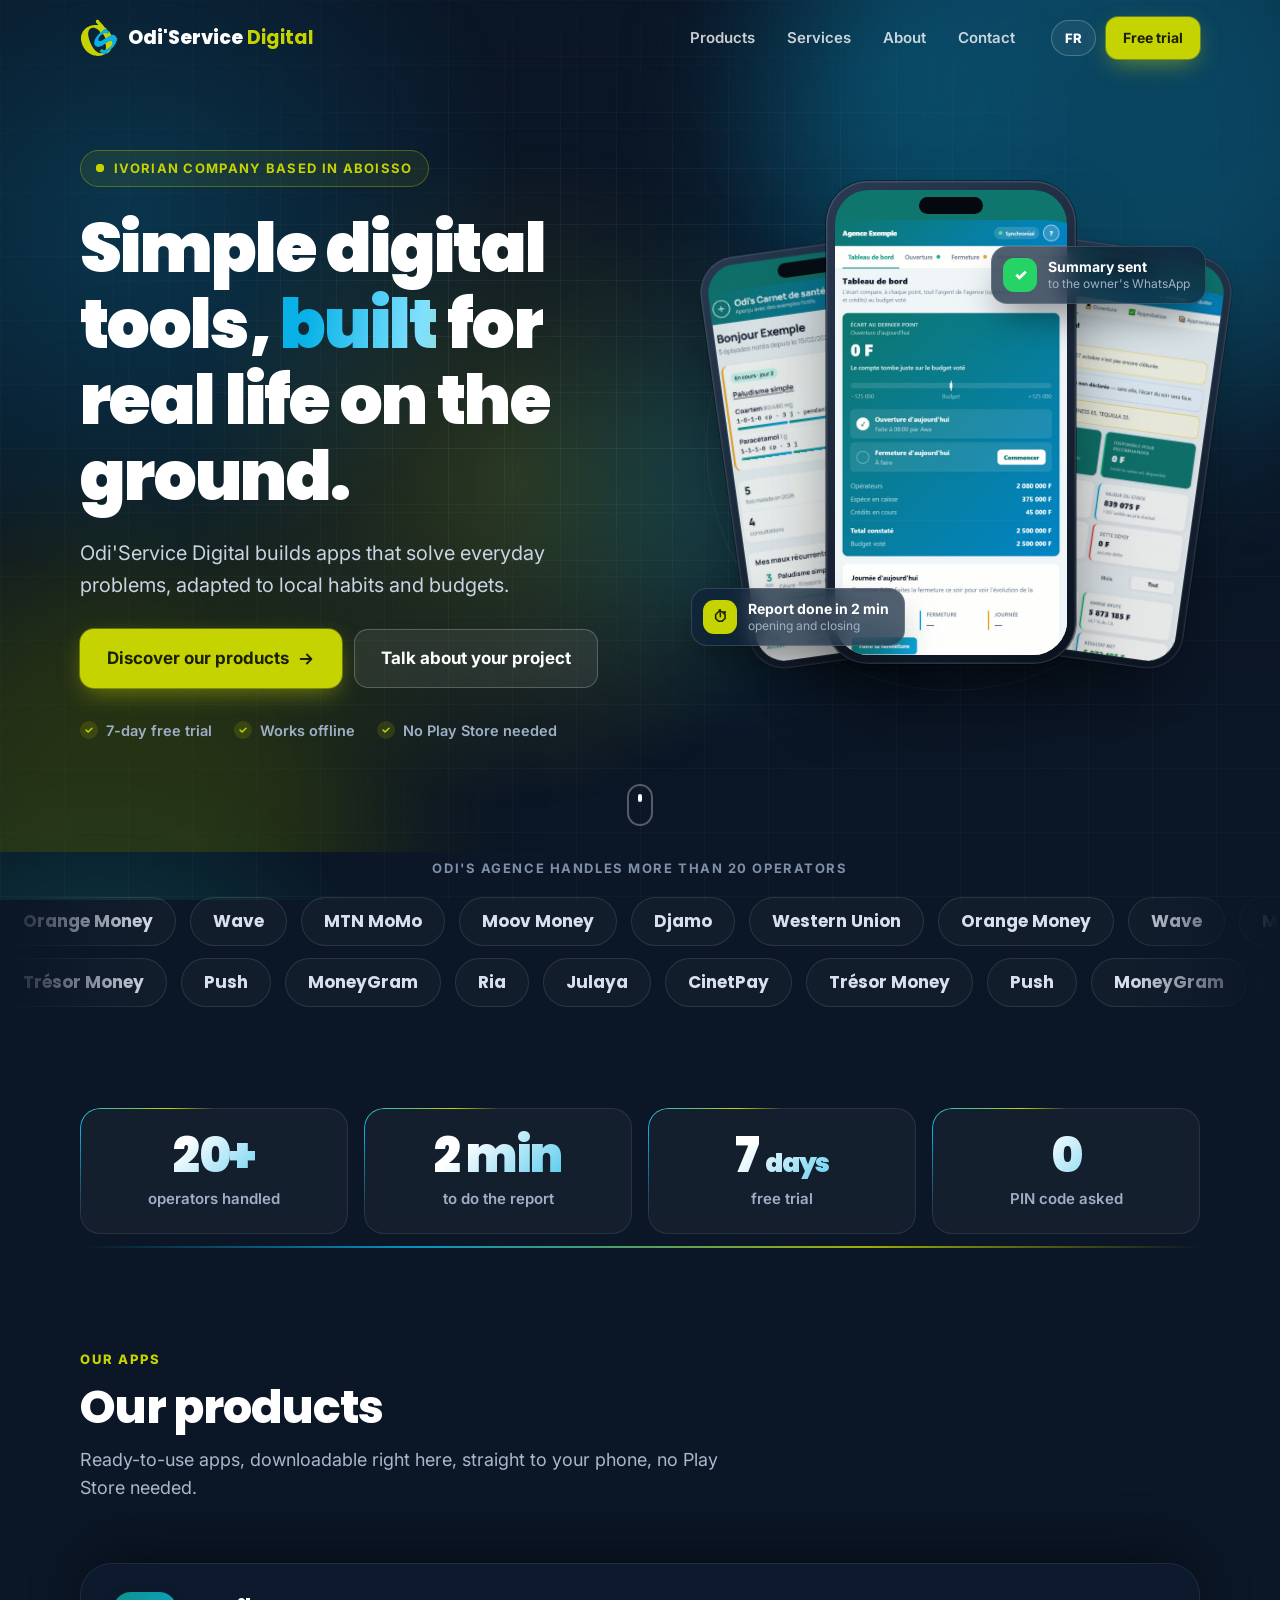
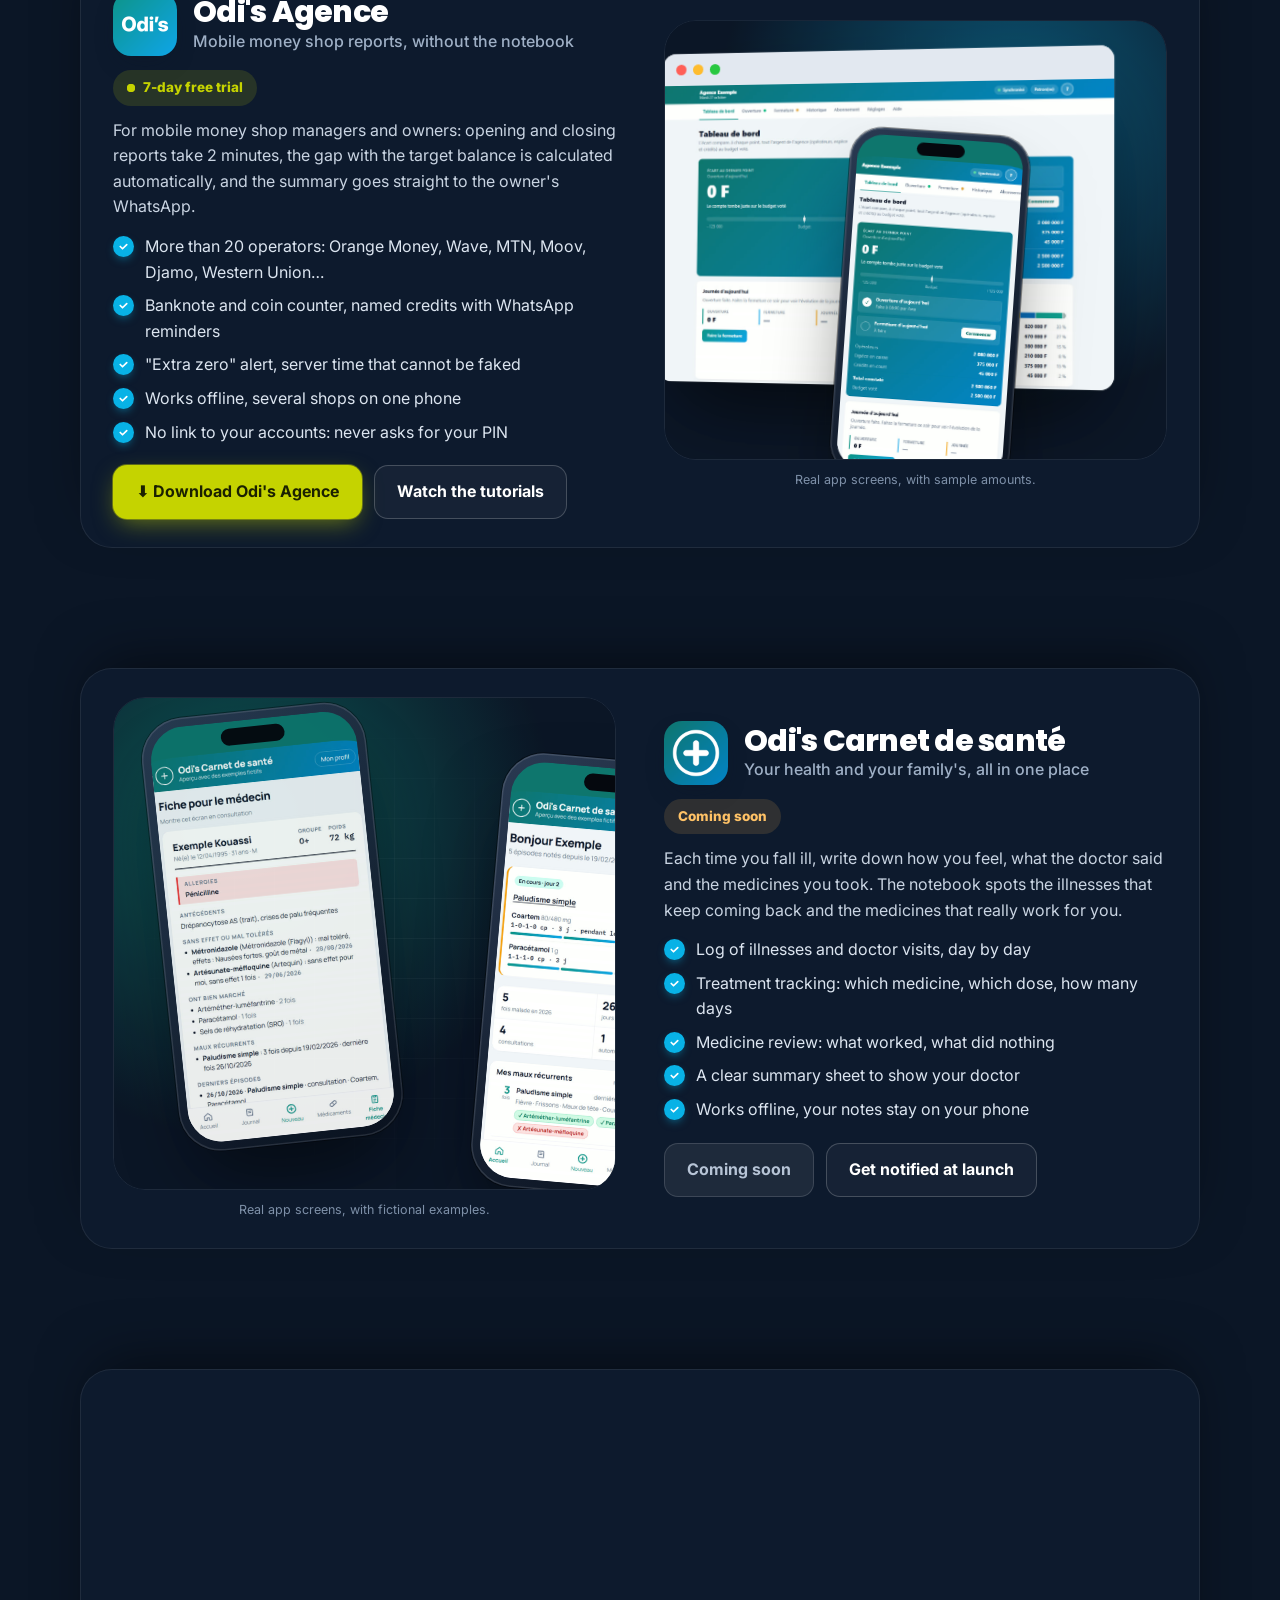
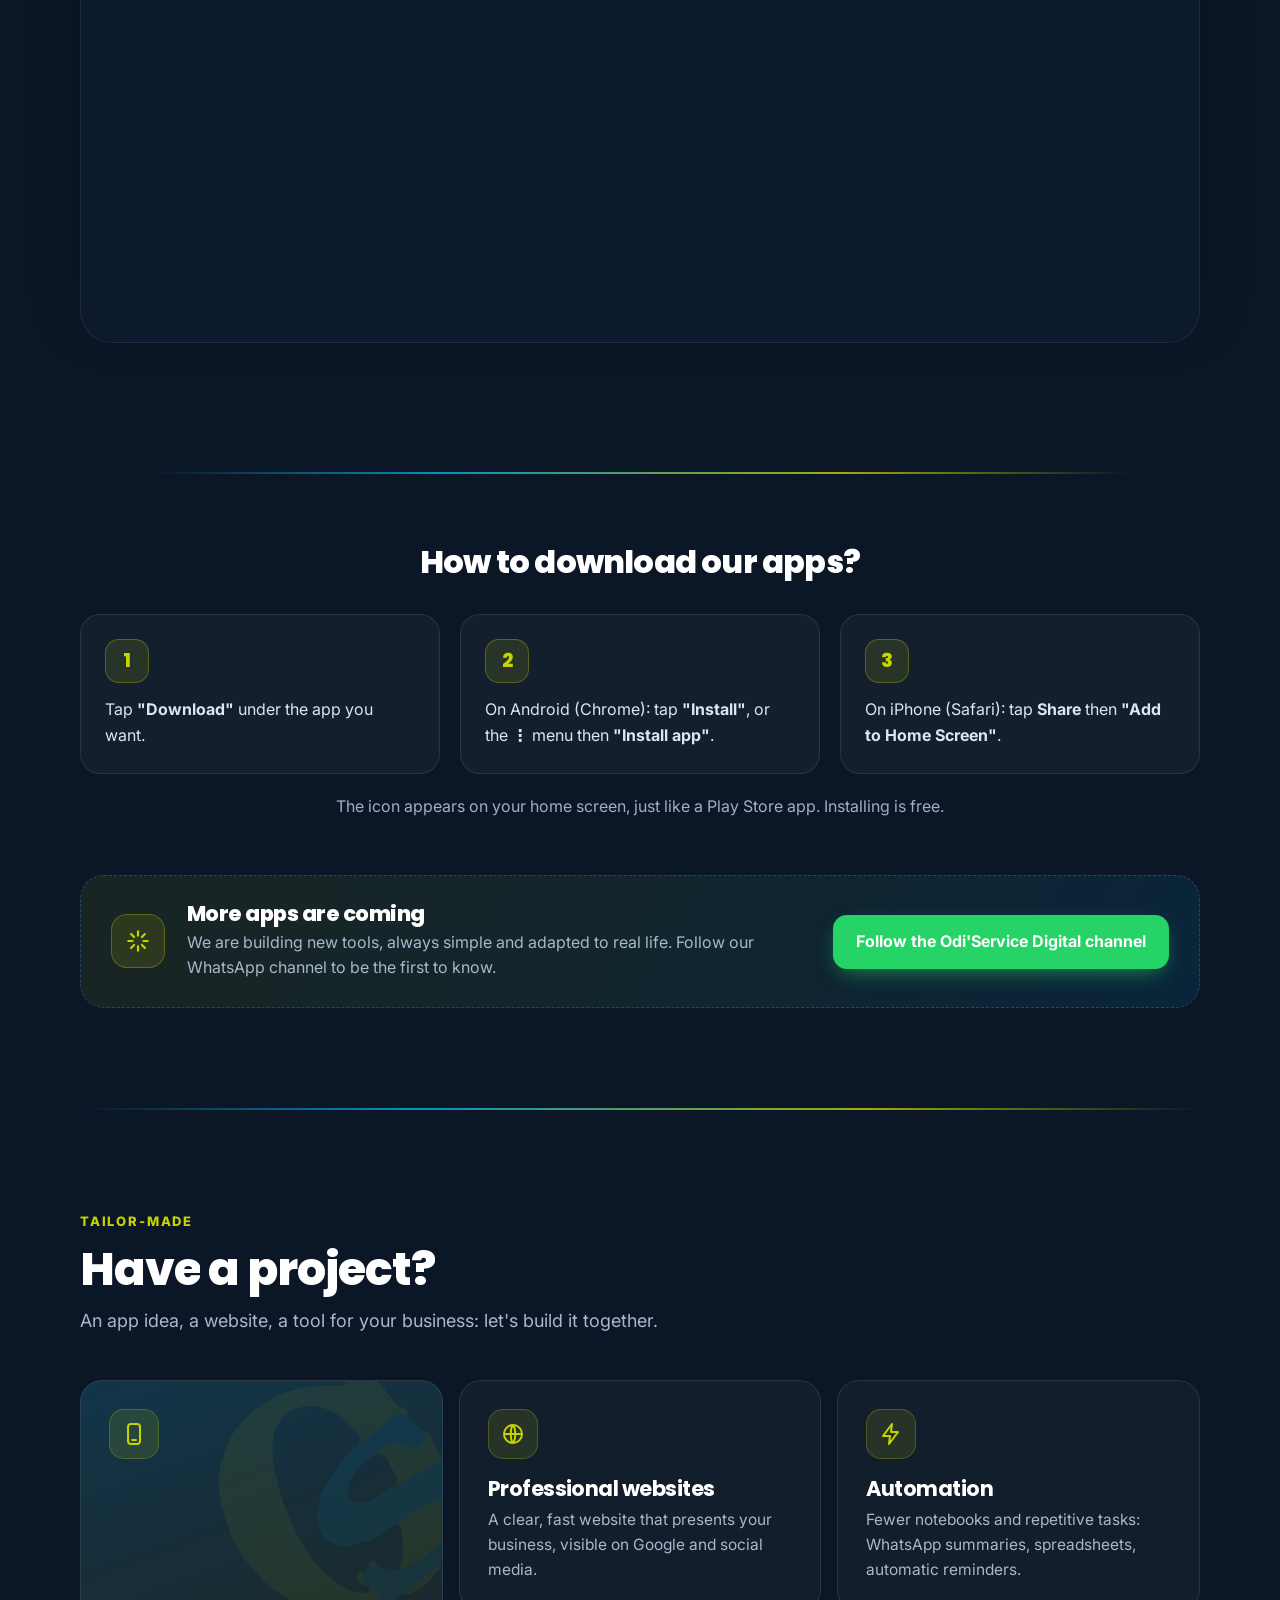
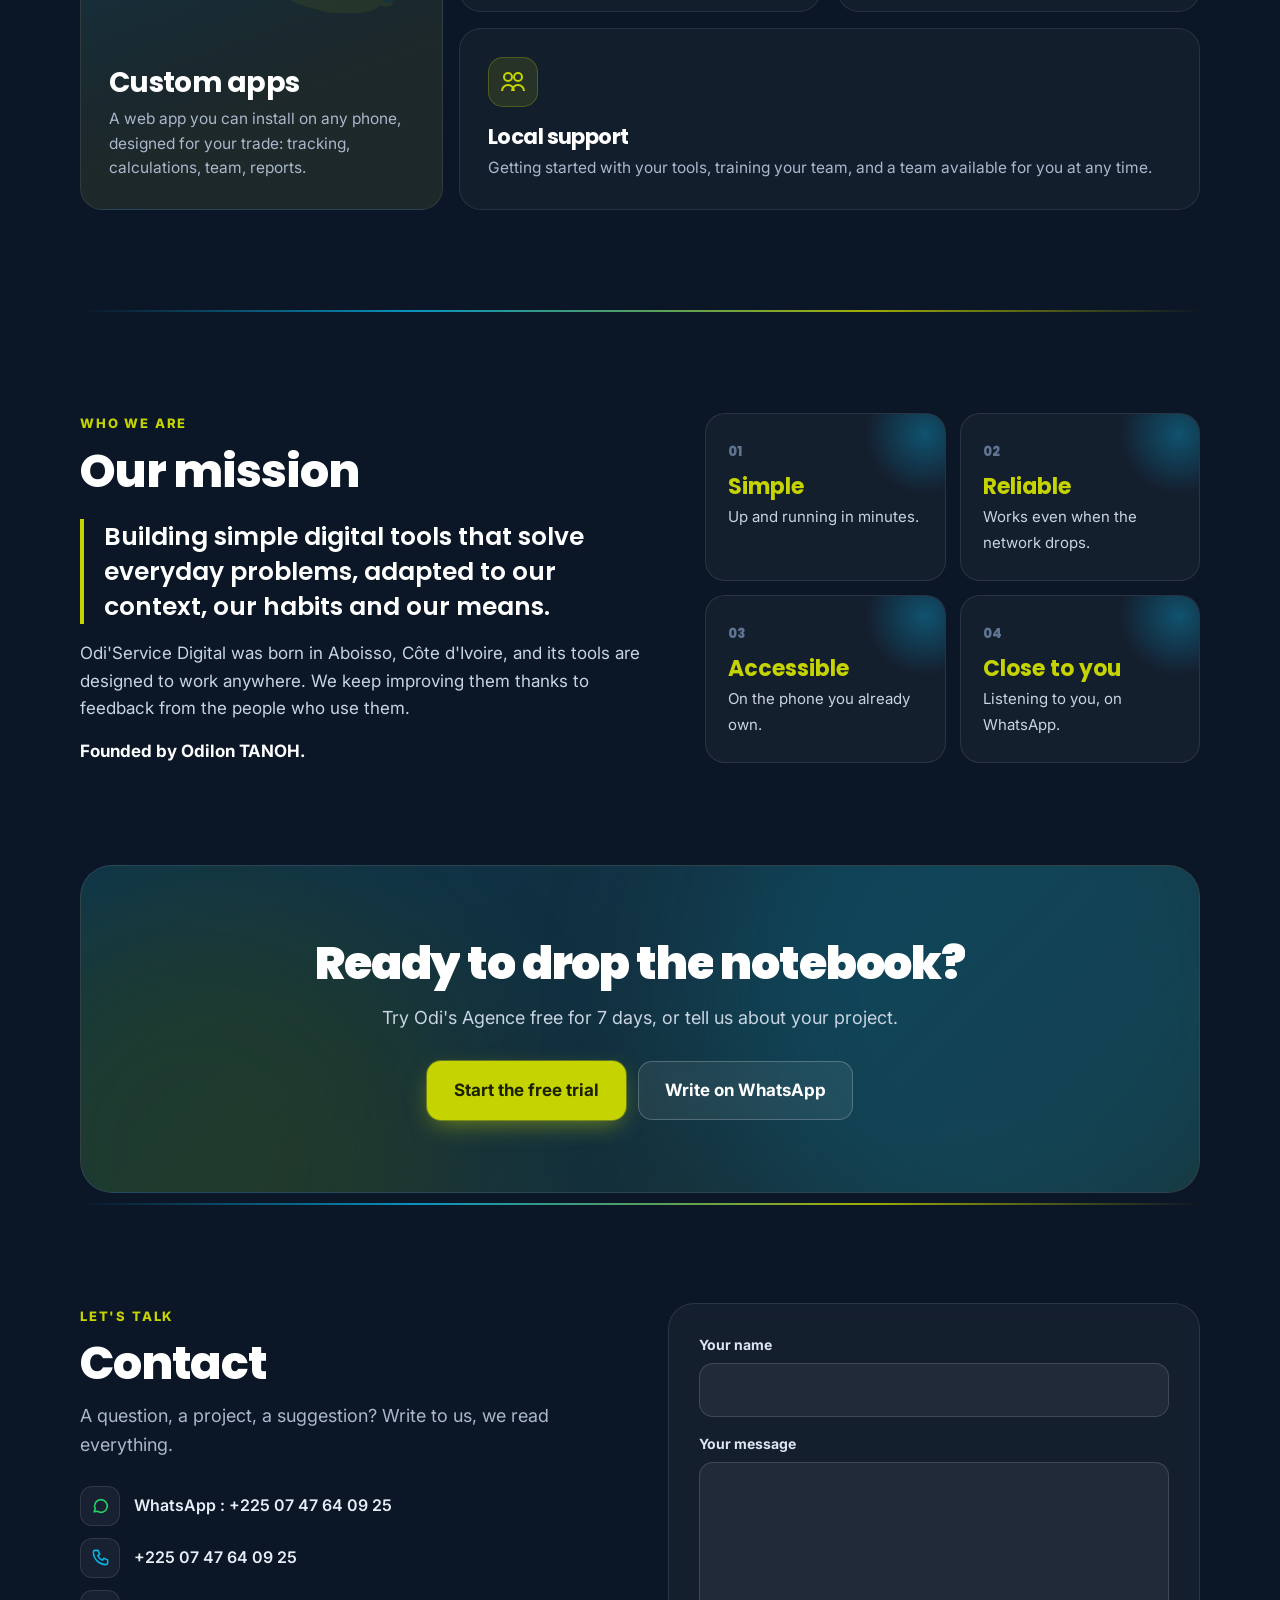
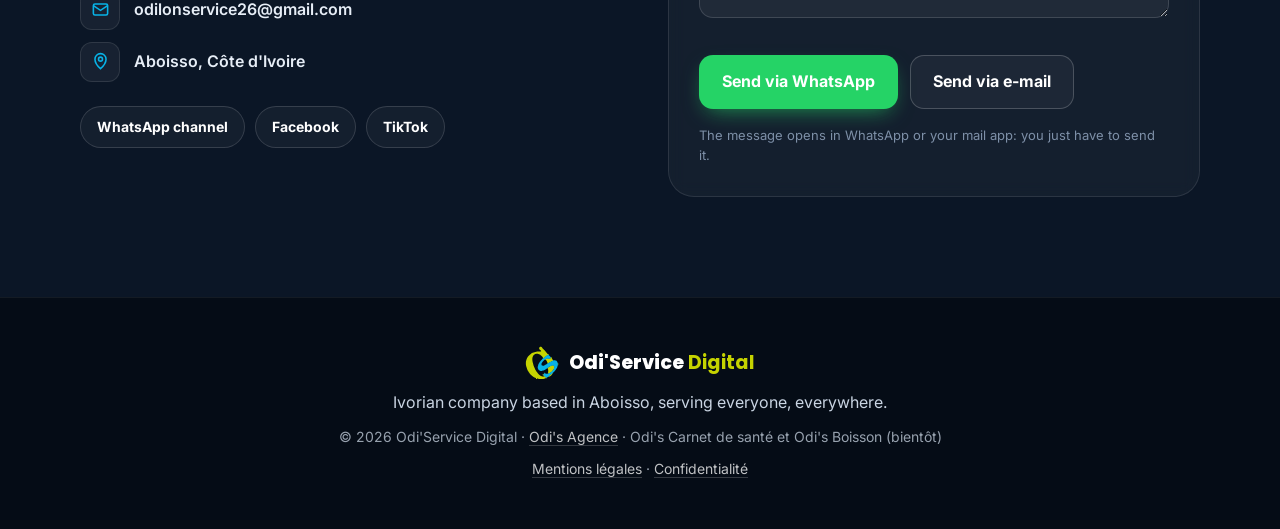
==== commit 2e4034fb: "Sauvegarde du 27/10/2026" ====
--- a/index.html
+++ b/index.html
@@ -11,7 +11,7 @@
 <meta property="og:locale" content="fr_FR">
 <meta property="og:url" content="https://odiservicedigital.com/">
 <meta property="og:title" content="Odi'Service Digital">
-<meta property="og:description" content="Des outils numériques simples, pensés pour la réalité du terrain. Née à Aboisso, en Côte d'Ivoire.">
+<meta property="og:description" content="Des outils numériques simples, pensés pour la réalité du terrain. Entreprise ivoirienne basée à Aboisso.">
 <meta property="og:image" content="https://odiservicedigital.com/img/partage.png">
 <meta property="og:image:width" content="1200">
 <meta property="og:image:height" content="630">
@@ -40,7 +40,7 @@
     </nav>
     <div class="top-act">
       <button class="lang" id="lang" type="button" aria-label="Changer de langue / Change language">EN</button>
-      <a class="btn primary sm hide-m" href="agence/" data-i18n="nav.cta">Essai gratuit</a>
+      <a class="btn primary sm hide-m" href="https://agence.odiservicedigital.com/" data-i18n="nav.cta">Essai gratuit</a>
       <button class="burger" id="burger" type="button" aria-label="Menu" aria-expanded="false" aria-controls="nav"><span></span><span></span></button>
     </div>
   </div>
@@ -53,7 +53,7 @@
   <div class="grid-bg" aria-hidden="true"></div>
   <div class="wrap hero-in">
     <div class="hero-txt">
-      <span class="kicker rise"><span class="dot"></span><span data-i18n="hero.kicker">Née à Aboisso, en Côte d'Ivoire</span></span>
+      <span class="kicker rise"><span class="dot"></span><span data-i18n="hero.kicker">Entreprise ivoirienne basée à Aboisso</span></span>
       <h1 class="d1 split" data-i18n-html="hero.title">Des outils numériques <em>simples</em>, pensés pour la réalité du terrain.</h1>
       <p class="lead rise d2" data-i18n="hero.lead">Odi'Service Digital crée des applications qui règlent les problèmes de tous les jours, adaptées à nos habitudes et à nos moyens.</p>
       <div class="btns rise d3">
@@ -127,7 +127,7 @@
           <li data-i18n="p1.f5">Aucun lien avec vos comptes : jamais de code secret demandé</li>
         </ul>
         <div class="btns">
-          <a class="btn primary" href="agence/" data-i18n="p1.cta">⬇ Télécharger Odi's Agence</a>
+          <a class="btn primary" href="https://agence.odiservicedigital.com/" data-i18n="p1.cta">⬇ Télécharger Odi's Agence</a>
           <a class="btn line" href="https://whatsapp.com/channel/0029VbDGiobBVJl1YH0iRv0K" target="_blank" rel="noopener" data-i18n="p1.tuto">Voir les tutoriels</a>
         </div>
       </div>
@@ -265,7 +265,7 @@
     <h2 class="split" data-i18n="cta.t">Prêt à laisser tomber le cahier ?</h2>
     <p data-i18n="cta.s">Essayez Odi's Agence gratuitement pendant 7 jours, ou parlez-nous de votre projet.</p>
     <div class="btns">
-      <a class="btn primary lg" href="agence/" data-i18n="cta.b1">Commencer l'essai gratuit</a>
+      <a class="btn primary lg" href="https://agence.odiservicedigital.com/" data-i18n="cta.b1">Commencer l'essai gratuit</a>
       <a class="btn glass lg" href="https://wa.me/2250747640925" target="_blank" rel="noopener" data-i18n="cta.b2">Écrire sur WhatsApp</a>
     </div>
   </div>
@@ -307,8 +307,8 @@
 <footer class="foot">
   <div class="wrap foot-in">
     <div class="brand"><img src="img/logo.svg" alt="" width="34" height="34"><span>Odi'Service <b>Digital</b></span></div>
-    <p data-i18n="ft.tag">Née à Aboisso, en Côte d'Ivoire, pensée pour tous, partout.</p>
-    <p class="copy">© <span id="year">2026</span> Odi'Service Digital · <a href="agence/">Odi's Agence</a> · Odi's Carnet de santé et Odi's Boisson (bientôt)</p>
+    <p data-i18n="ft.tag">Entreprise ivoirienne basée à Aboisso, au service de tous, partout.</p>
+    <p class="copy">© <span id="year">2026</span> Odi'Service Digital · <a href="https://agence.odiservicedigital.com/">Odi's Agence</a> · Odi's Carnet de santé et Odi's Boisson (bientôt)</p>
     <p class="copy"><a href="mentions-legales.html">Mentions légales</a> · <a href="confidentialite.html">Confidentialité</a></p>
   </div>
 </footer>
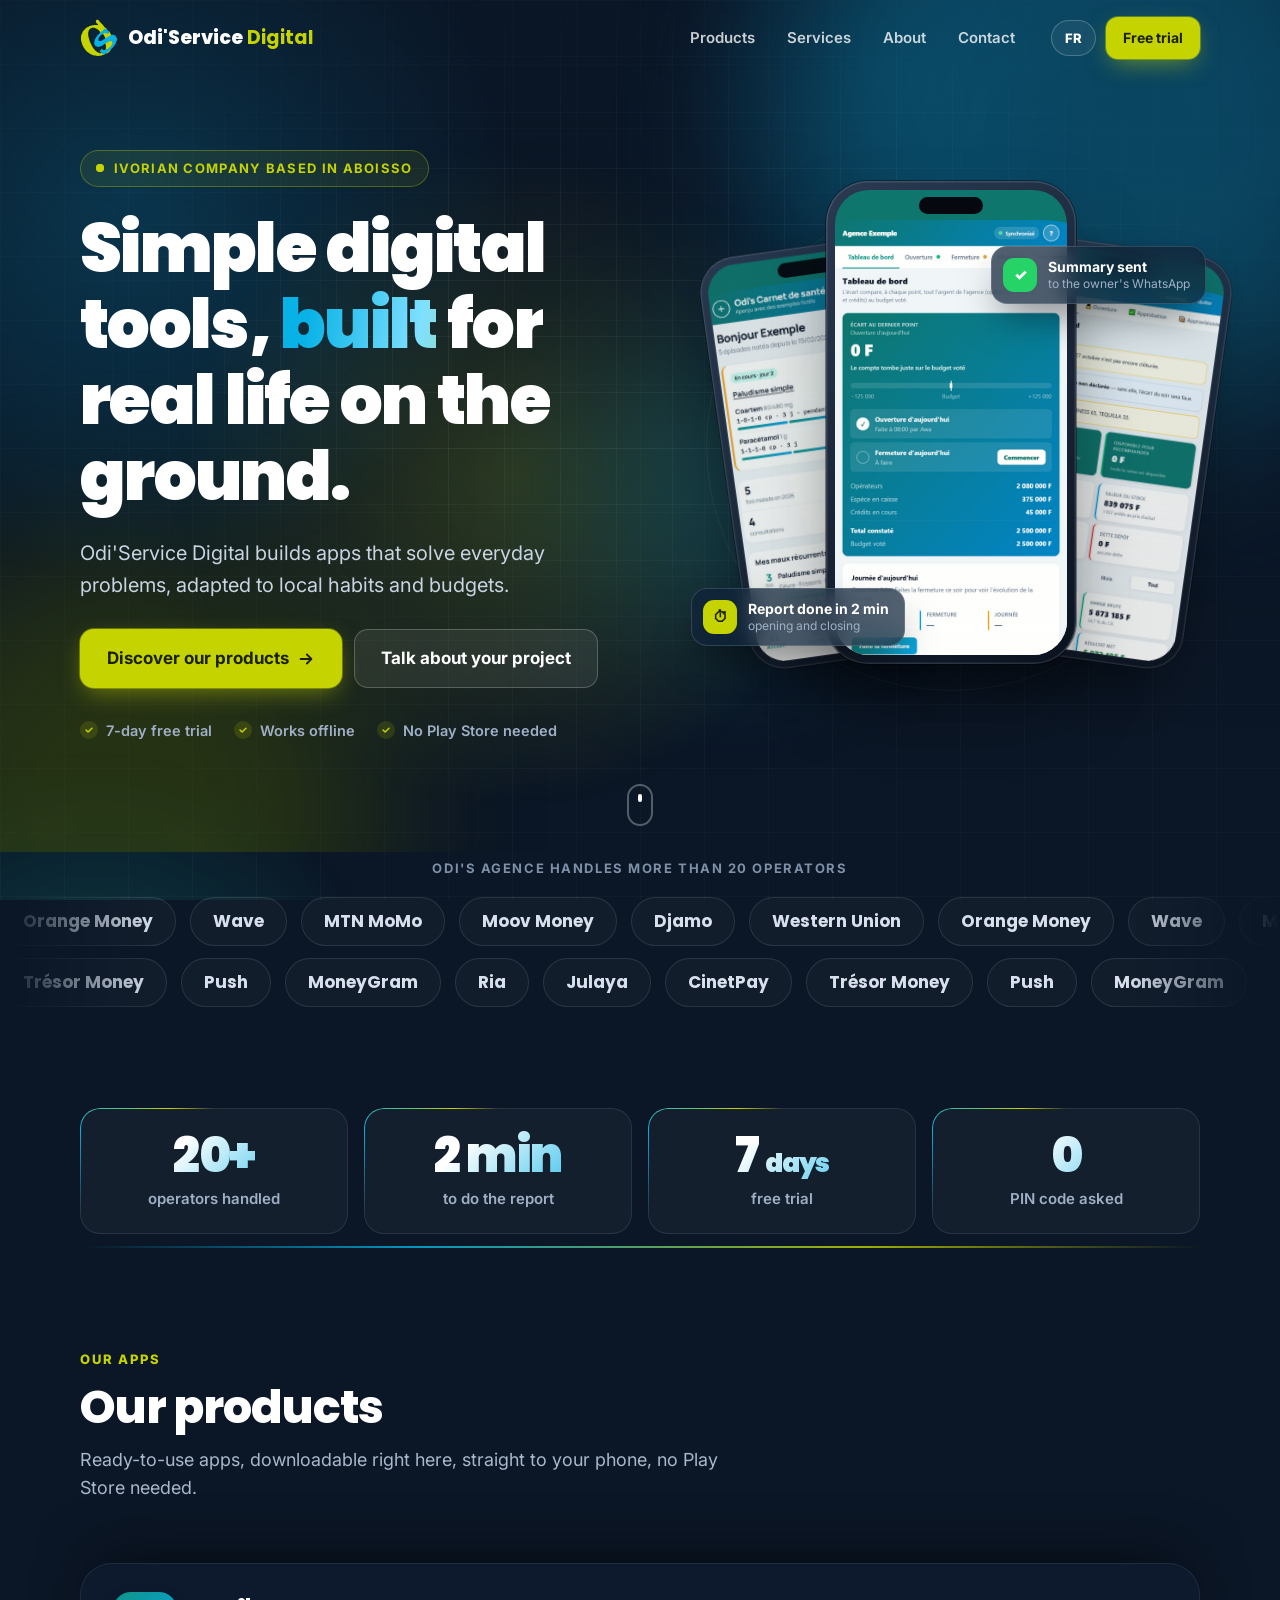
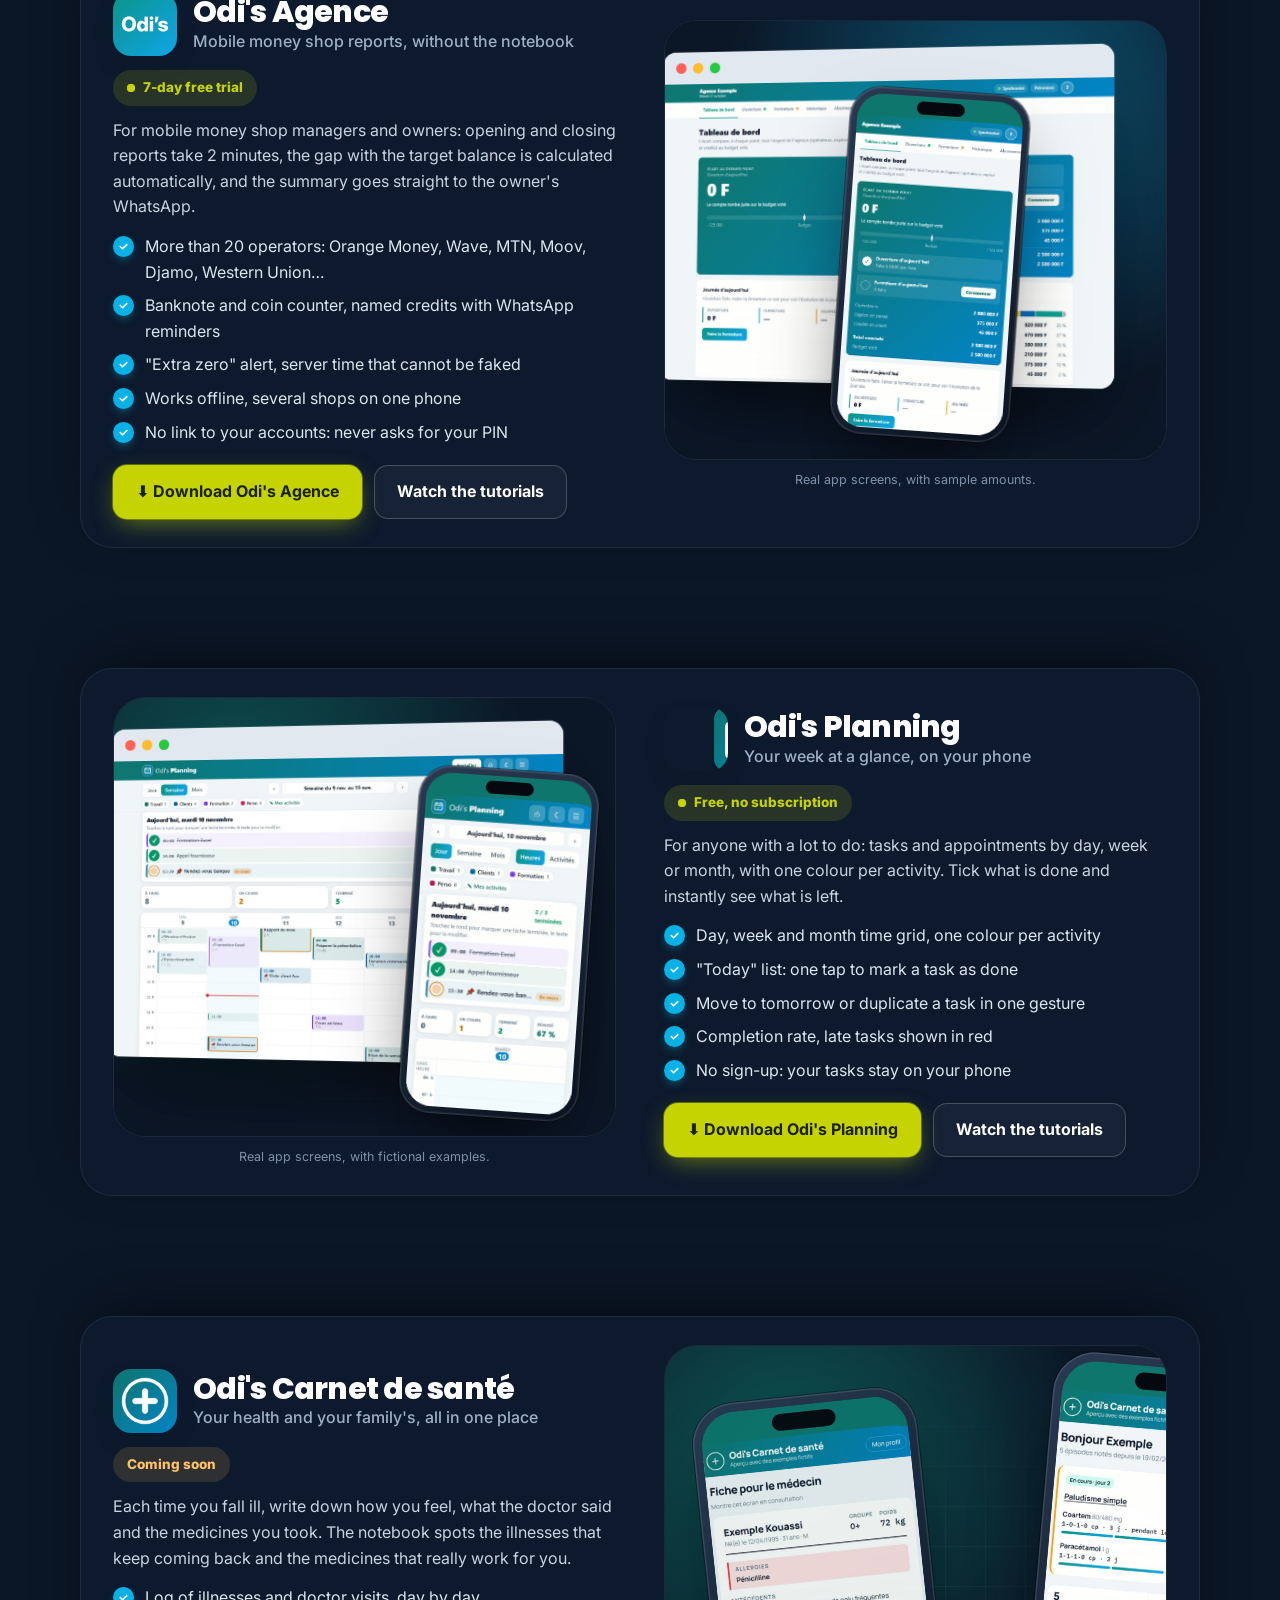
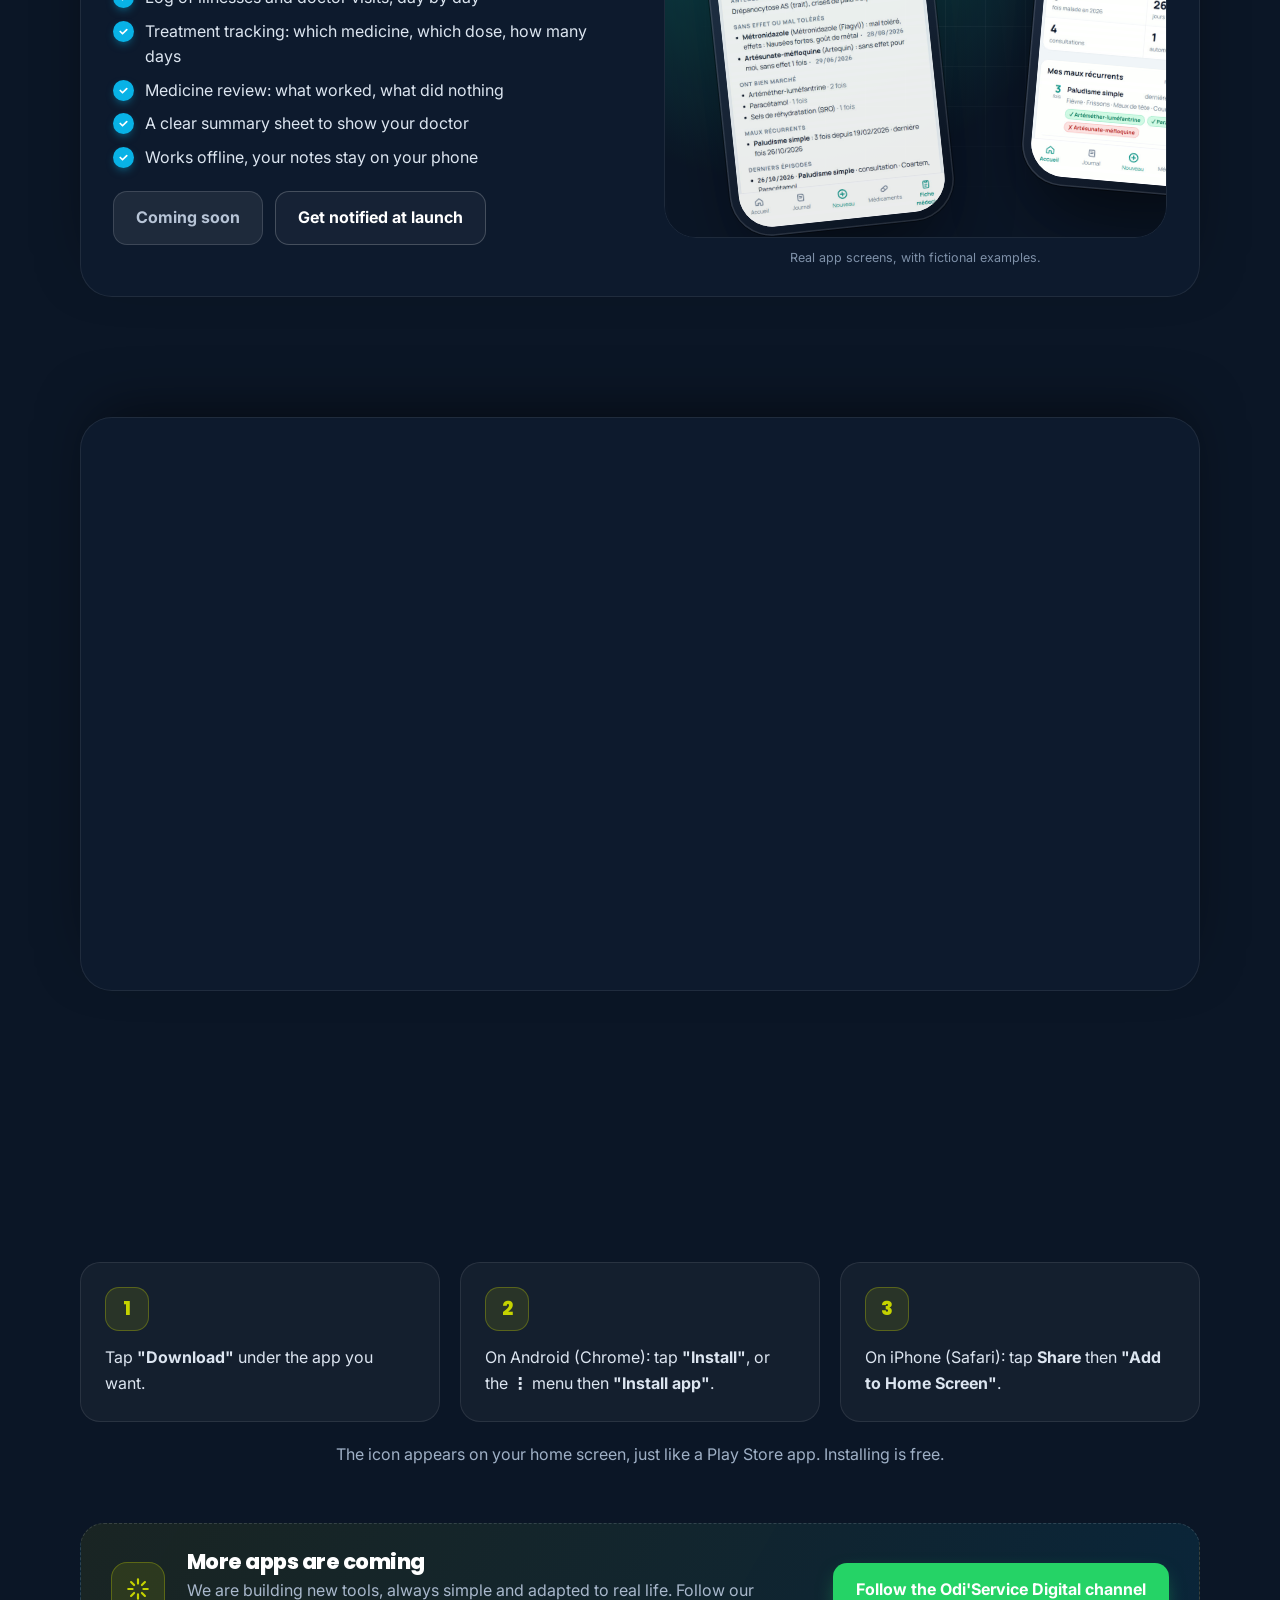
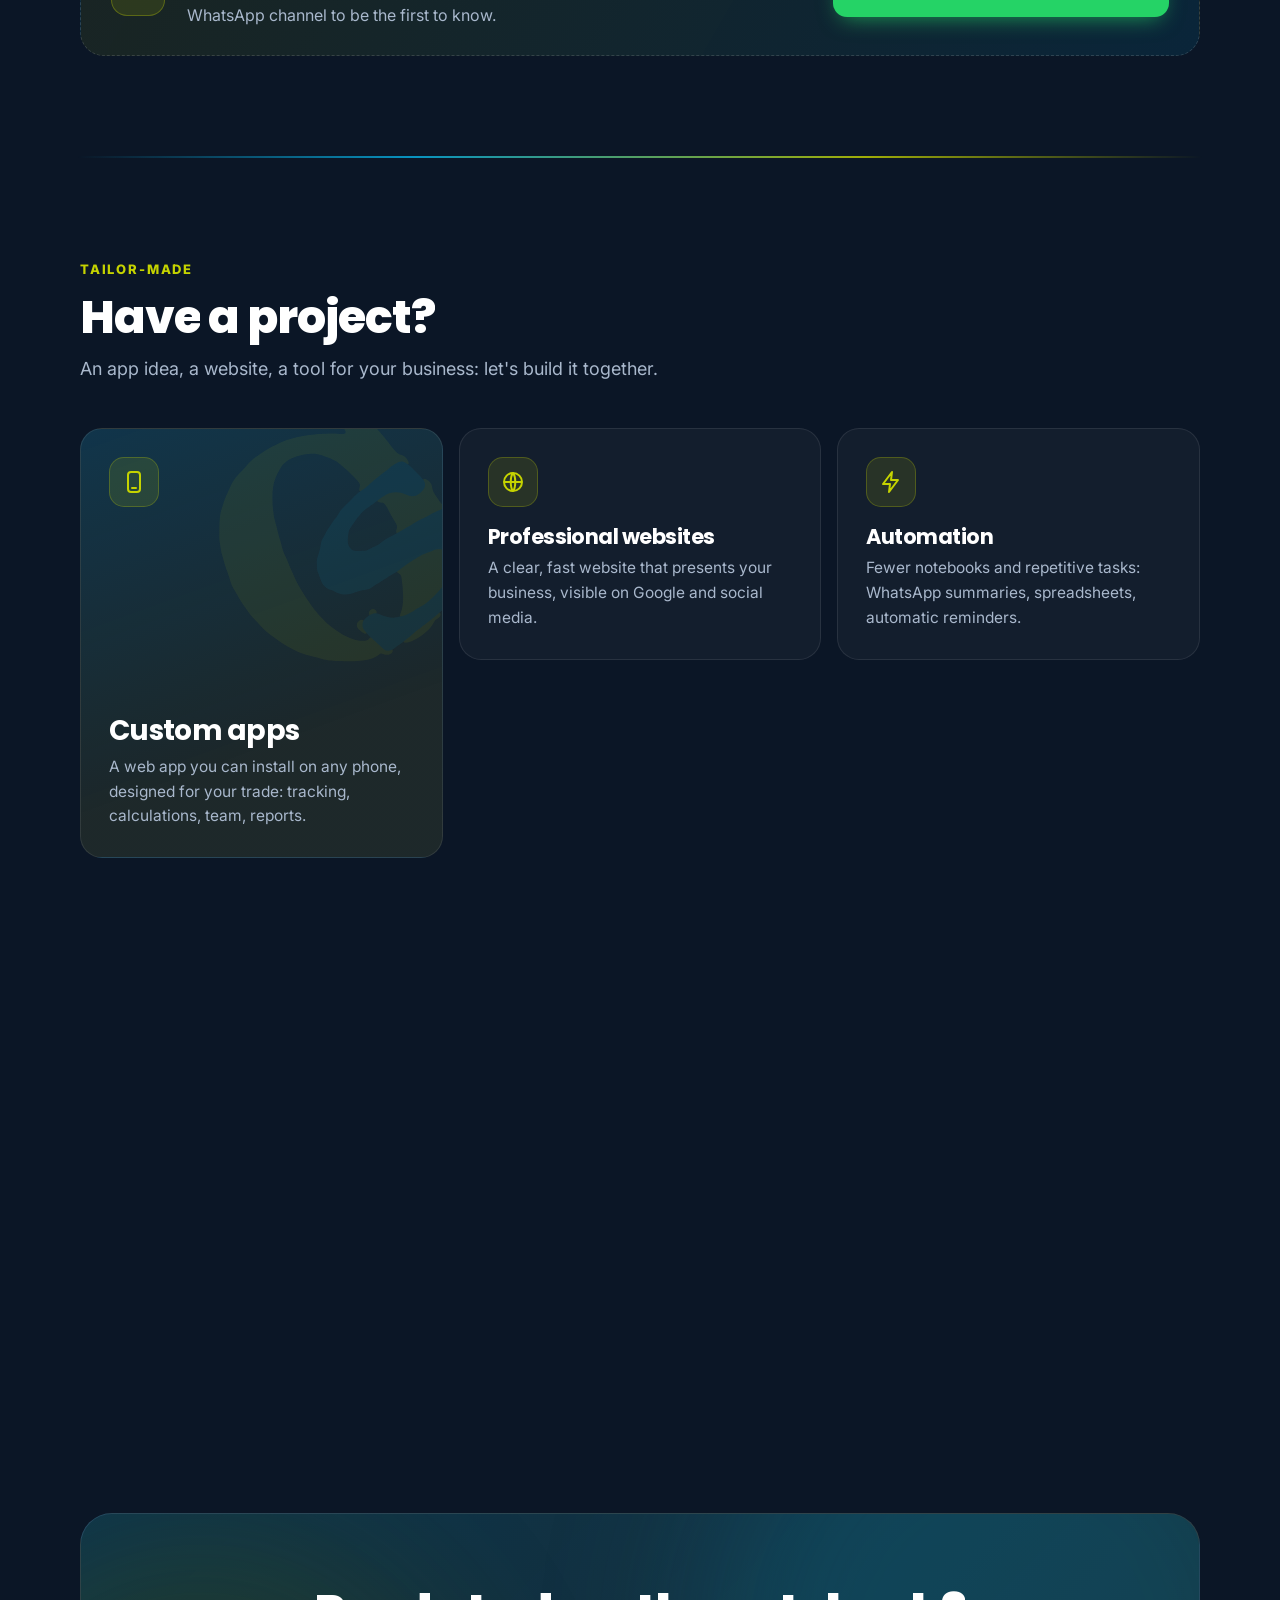
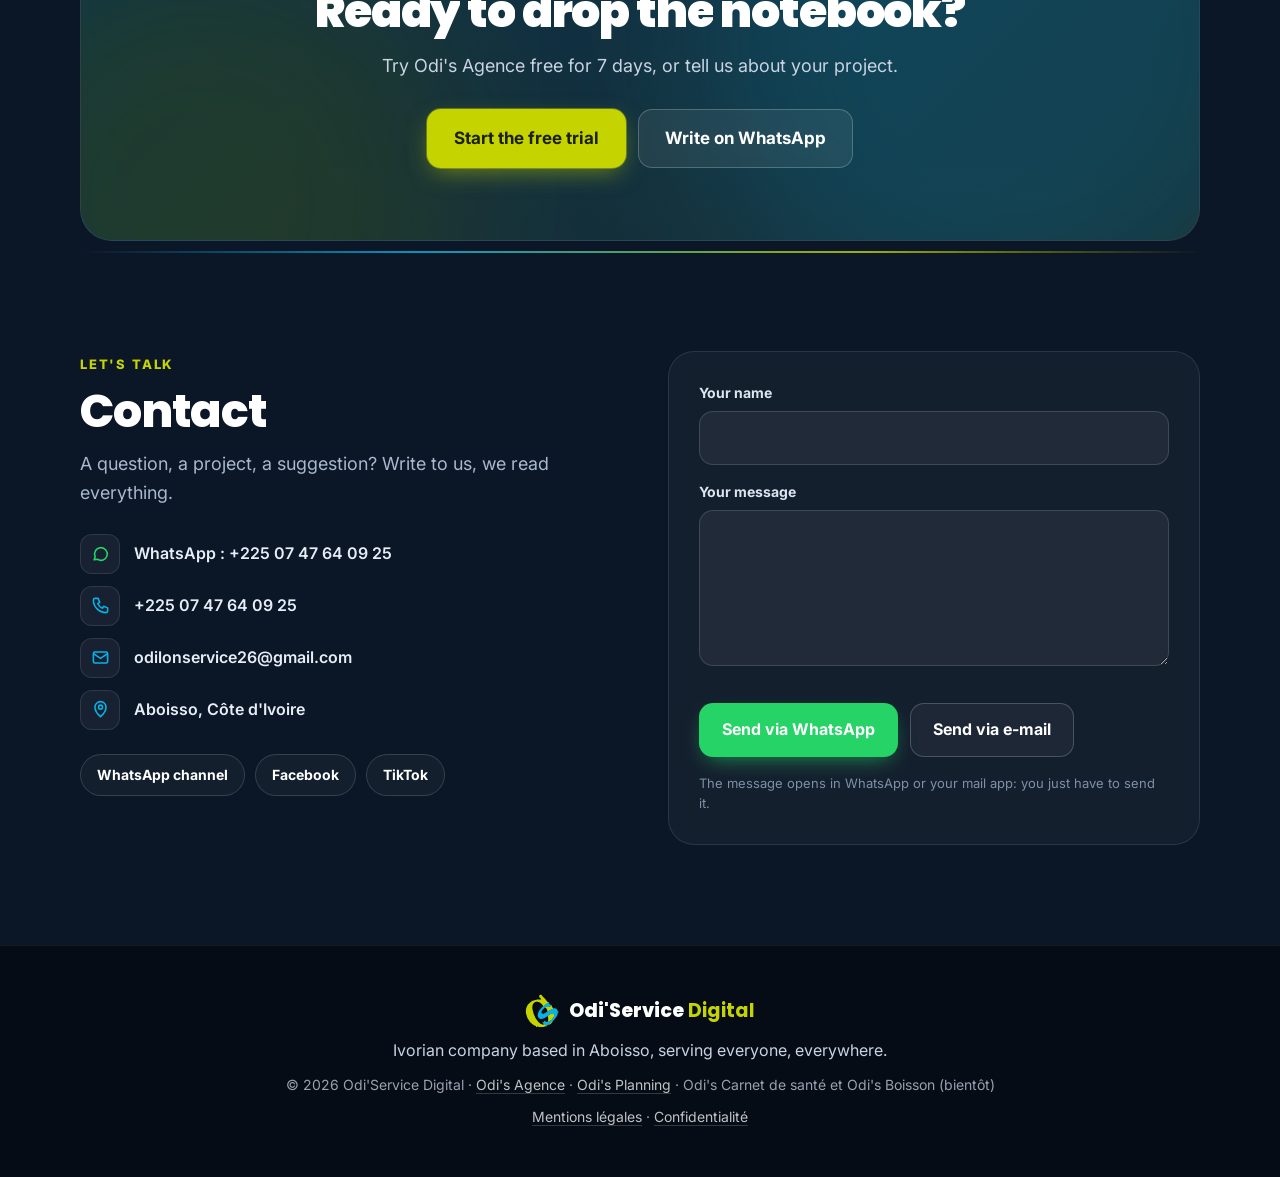
==== commit 4c46ff9b: "Site : fiche Odi's Planning (gratuit) avec images et description Co-Authored-By: Claude Opus 5.5 <no" ====
--- a/index.html
+++ b/index.html
@@ -140,8 +140,38 @@
       </div>
     </article>
 
+    <!-- Odi's Planning -->
+    <article class="show rev" id="planning">
+      <div class="show-txt reveal from-l">
+        <div class="p-head">
+          <img src="img/planning-icone.png" alt="" width="64" height="64">
+          <div><h3>Odi's Planning</h3><p class="p-tag" data-i18n="p5.tag">Votre semaine en un coup d'œil, sur le téléphone</p></div>
+        </div>
+        <span class="badge live"><span class="dot"></span><span data-i18n="p5.badge">Gratuit, sans abonnement</span></span>
+        <p class="p-desc" data-i18n="p5.desc">Pour tous ceux qui ont beaucoup à faire : tâches et rendez-vous rangés par jour, semaine ou mois, avec une couleur par activité. Vous cochez ce qui est fait et vous voyez tout de suite ce qui reste.</p>
+        <ul class="ticks">
+          <li data-i18n="p5.f1">Grille horaire jour, semaine et mois, une couleur par activité</li>
+          <li data-i18n="p5.f2">Liste « Aujourd'hui » : un toucher pour marquer une tâche terminée</li>
+          <li data-i18n="p5.f3">Reporter à demain ou dupliquer une tâche en un geste</li>
+          <li data-i18n="p5.f4">Taux de réalisation et tâches en retard repérées en rouge</li>
+          <li data-i18n="p5.f5">Sans inscription : vos tâches restent sur votre téléphone</li>
+        </ul>
+        <div class="btns">
+          <a class="btn primary" href="https://odis-planning.netlify.app/" data-i18n="p5.cta">⬇ Télécharger Odi's Planning</a>
+          <a class="btn line" href="https://whatsapp.com/channel/0029VbDGiobBVJl1YH0iRv0K" target="_blank" rel="noopener" data-i18n="p1.tuto">Voir les tutoriels</a>
+        </div>
+      </div>
+      <div class="show-art reveal from-r zoom d1">
+        <div class="stage teal">
+          <div class="browser"><div class="b-bar"><i></i><i></i><i></i></div><img src="img/planning-bureau.jpg" alt="Semaine dans Odi's Planning sur ordinateur" loading="lazy"></div>
+          <div class="phone on-browser"><img src="img/planning-mobile.jpg" alt="Journée dans Odi's Planning sur téléphone" loading="lazy"></div>
+        </div>
+        <p class="demo-note" data-i18n="demo.note2">Écrans réels de l'application, avec des exemples fictifs.</p>
+      </div>
+    </article>
+
     <!-- Odi's Carnet de santé -->
-    <article class="show rev" id="carnet">
+    <article class="show" id="carnet">
       <div class="show-txt reveal from-l">
         <div class="p-head">
           <img src="img/carnet-icone.png" alt="" width="64" height="64">
@@ -171,7 +201,7 @@
     </article>
 
     <!-- Odi's Boisson -->
-    <article class="show" id="boisson">
+    <article class="show rev" id="boisson">
       <div class="show-txt reveal from-l">
         <div class="p-head">
           <img src="img/boisson-icone.png" alt="" width="64" height="64">
@@ -308,7 +338,7 @@
   <div class="wrap foot-in">
     <div class="brand"><img src="img/logo.svg" alt="" width="34" height="34"><span>Odi'Service <b>Digital</b></span></div>
     <p data-i18n="ft.tag">Entreprise ivoirienne basée à Aboisso, au service de tous, partout.</p>
-    <p class="copy">© <span id="year">2026</span> Odi'Service Digital · <a href="https://agence.odiservicedigital.com/">Odi's Agence</a> · Odi's Carnet de santé et Odi's Boisson (bientôt)</p>
+    <p class="copy">© <span id="year">2026</span> Odi'Service Digital · <a href="https://agence.odiservicedigital.com/">Odi's Agence</a> · <a href="https://odis-planning.netlify.app/">Odi's Planning</a> · Odi's Carnet de santé et Odi's Boisson (bientôt)</p>
     <p class="copy"><a href="mentions-legales.html">Mentions légales</a> · <a href="confidentialite.html">Confidentialité</a></p>
   </div>
 </footer>
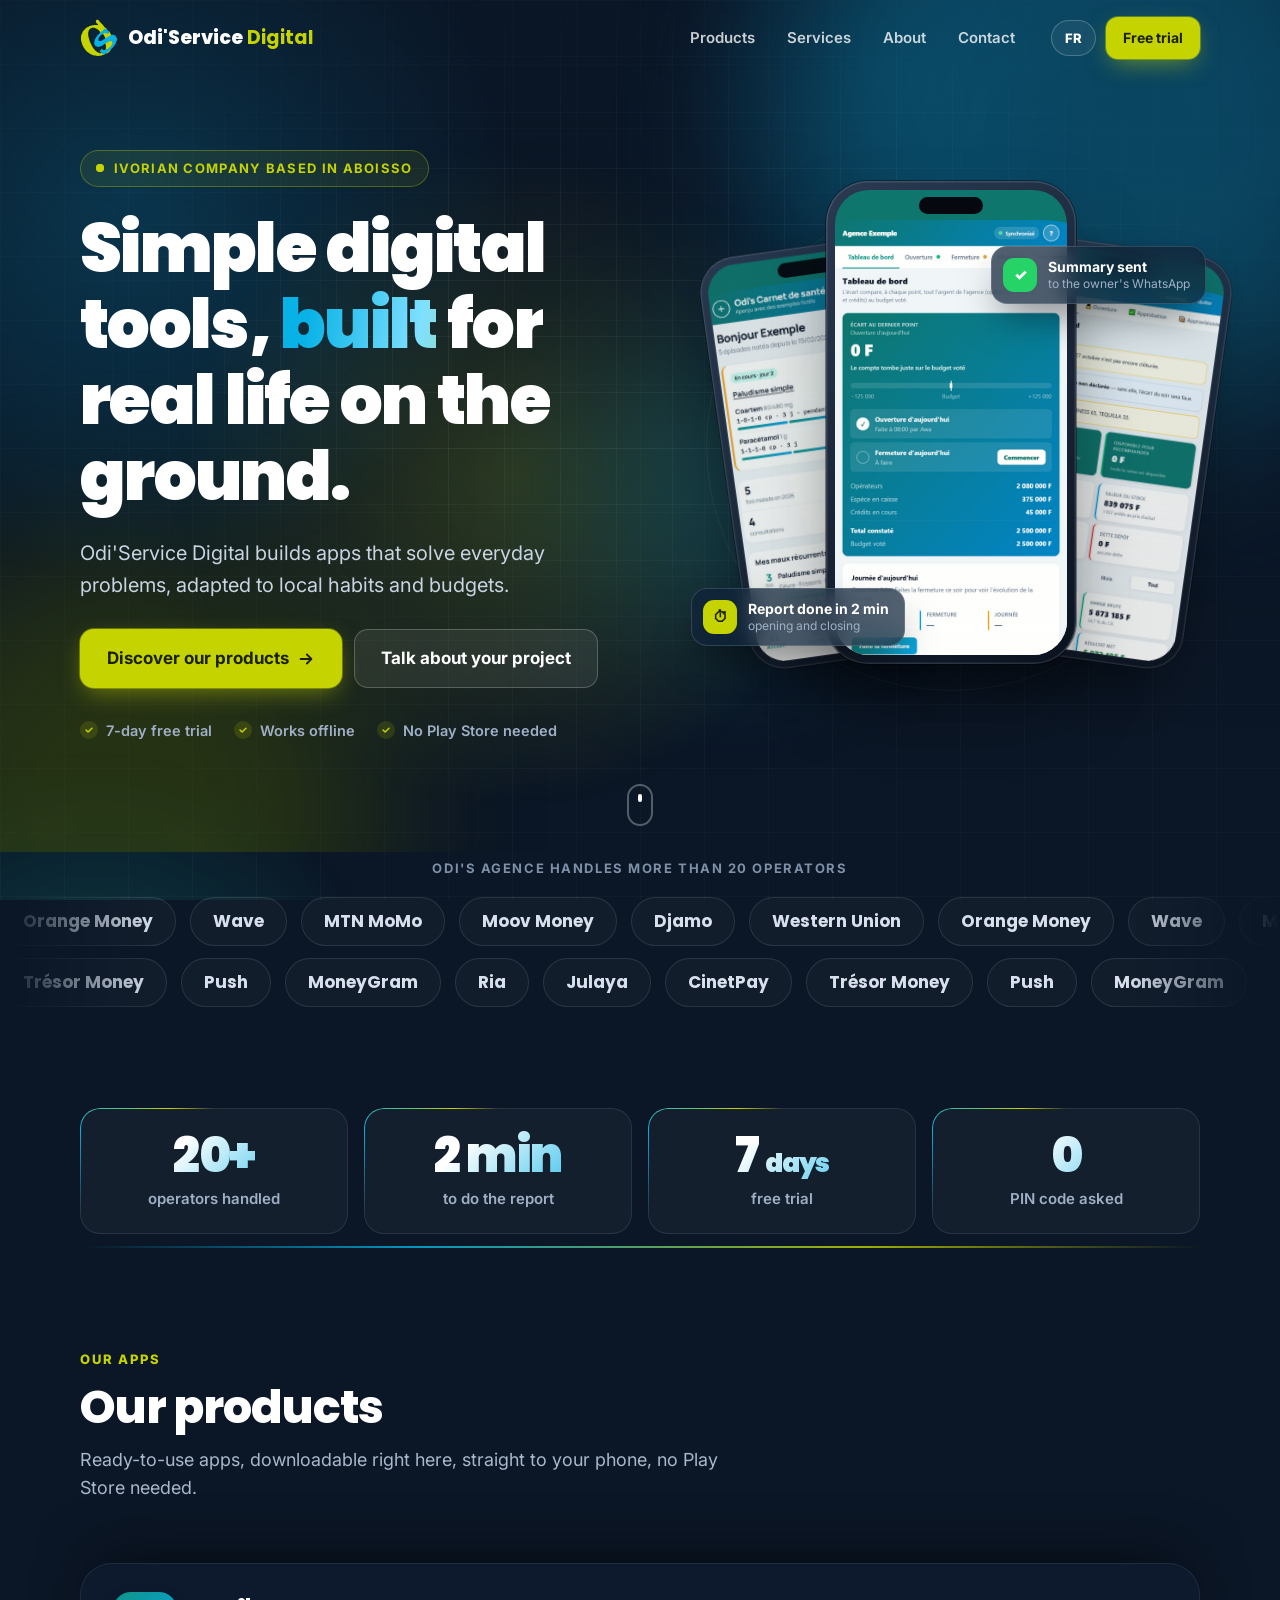
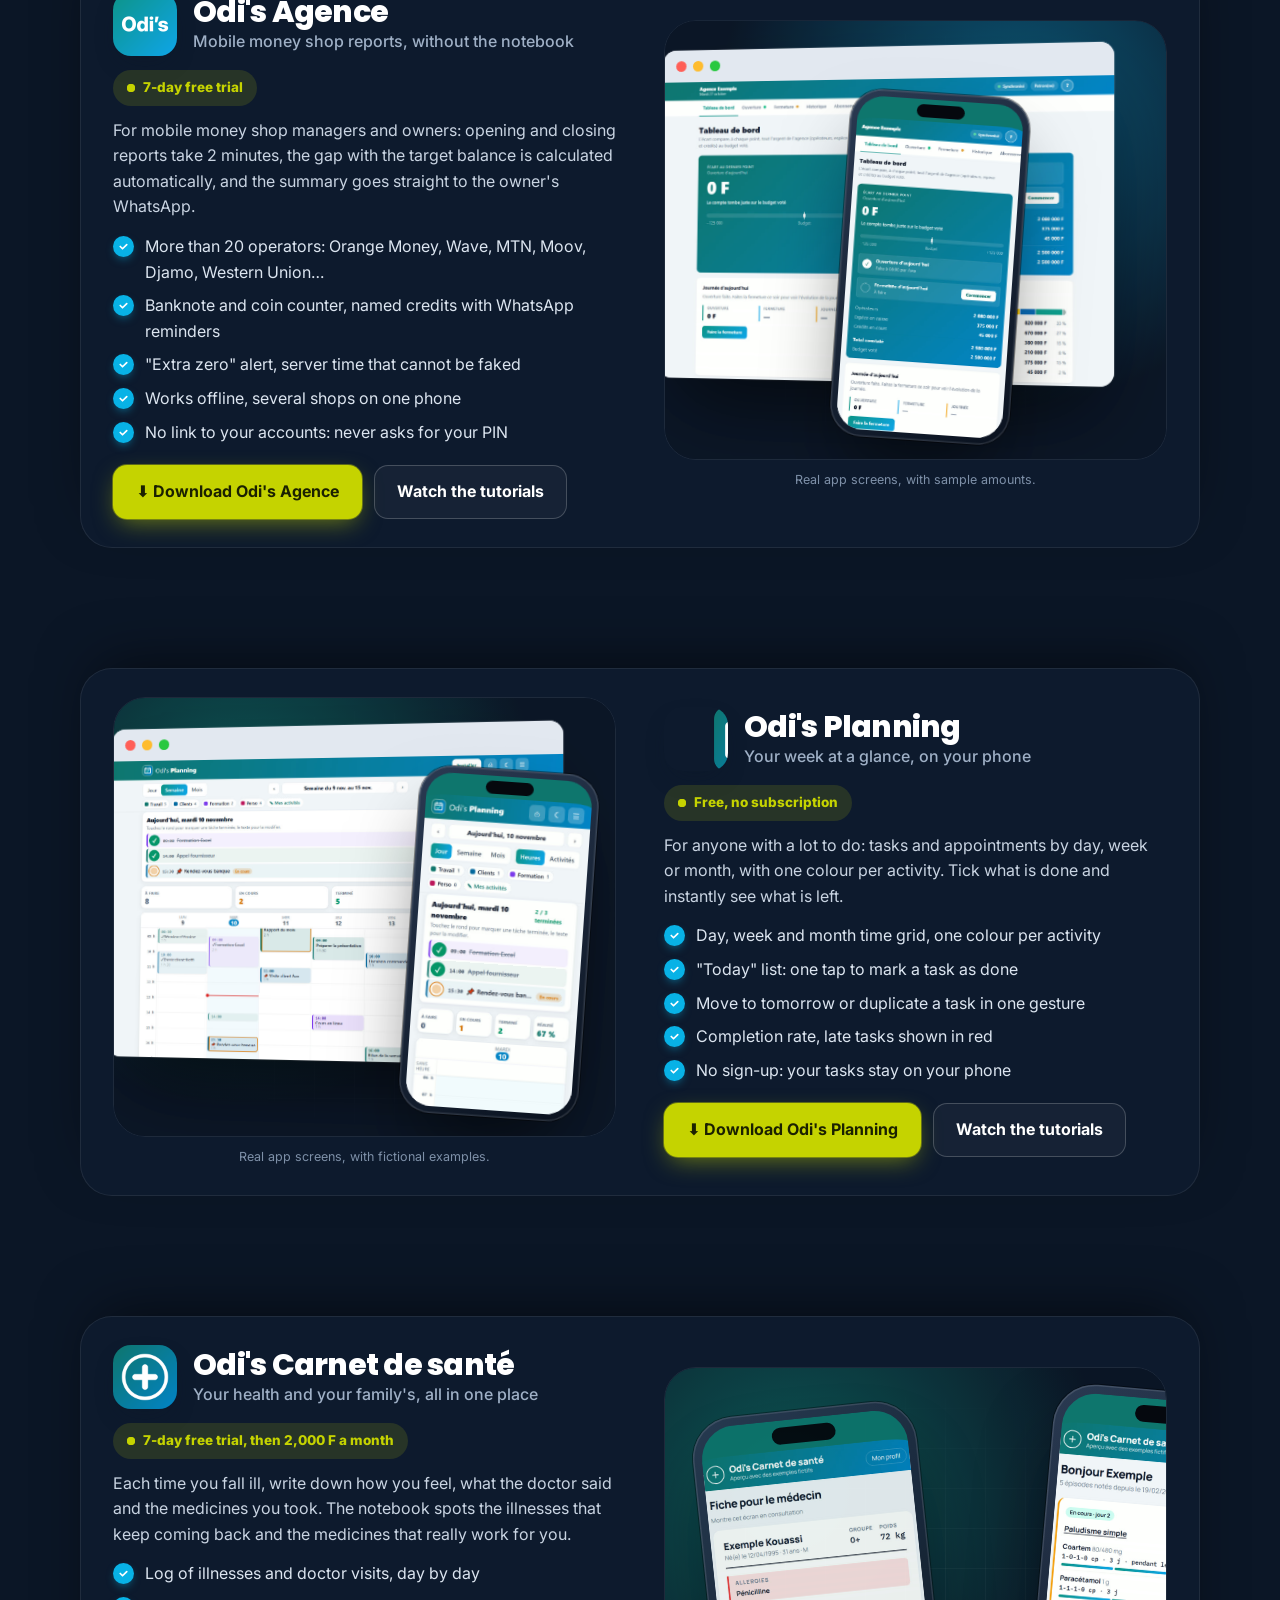
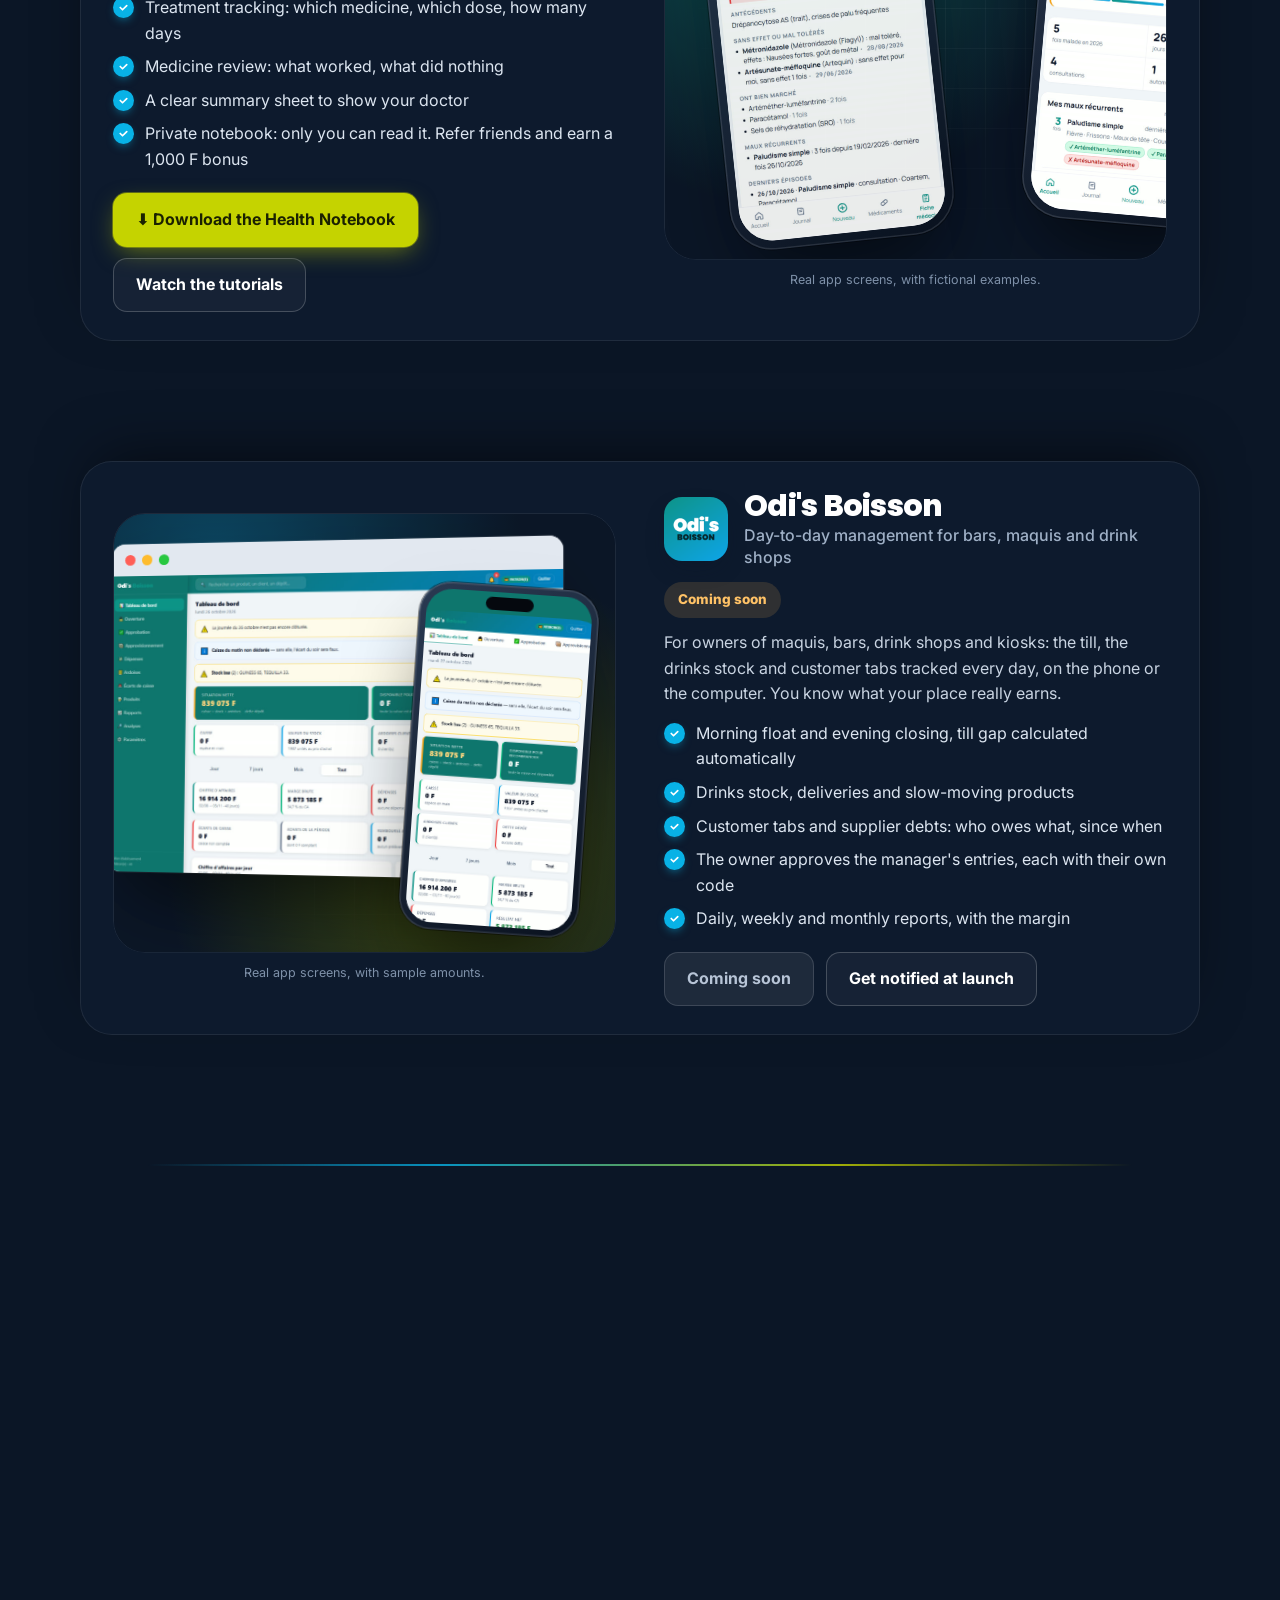
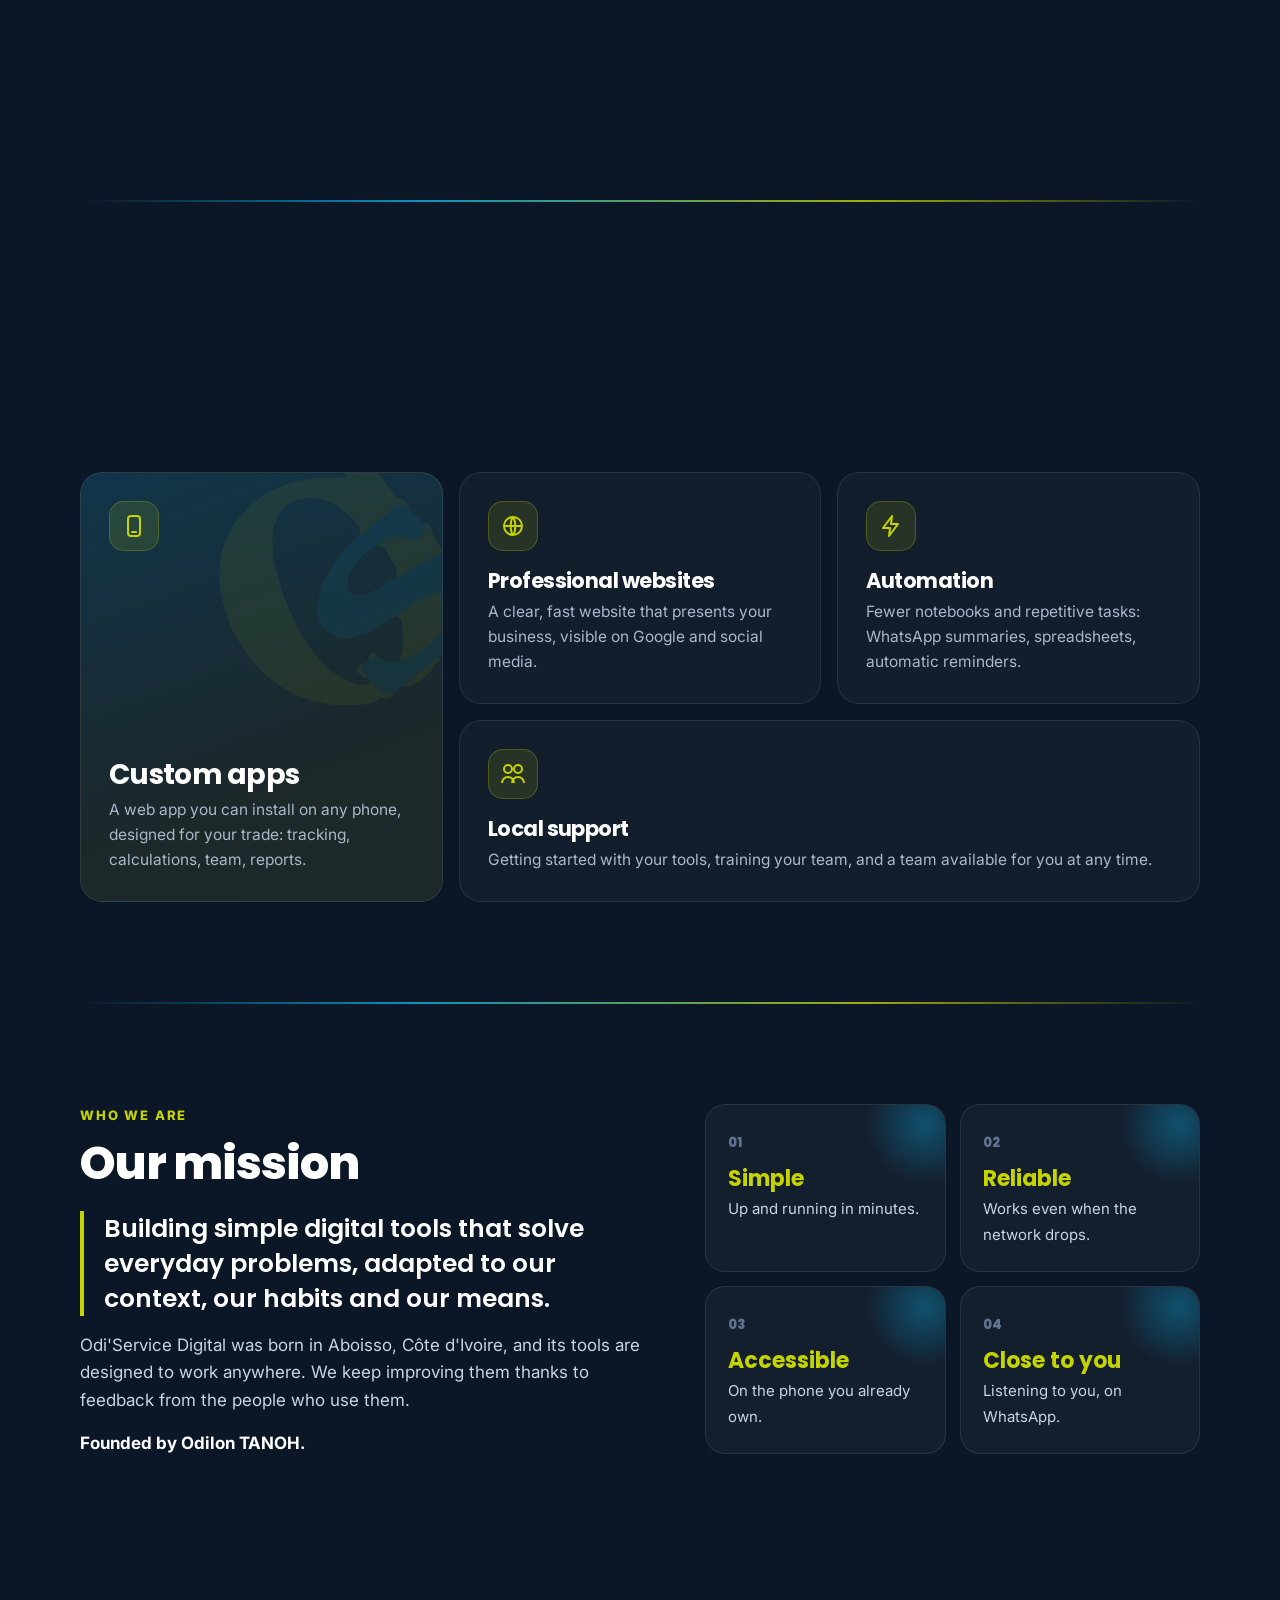
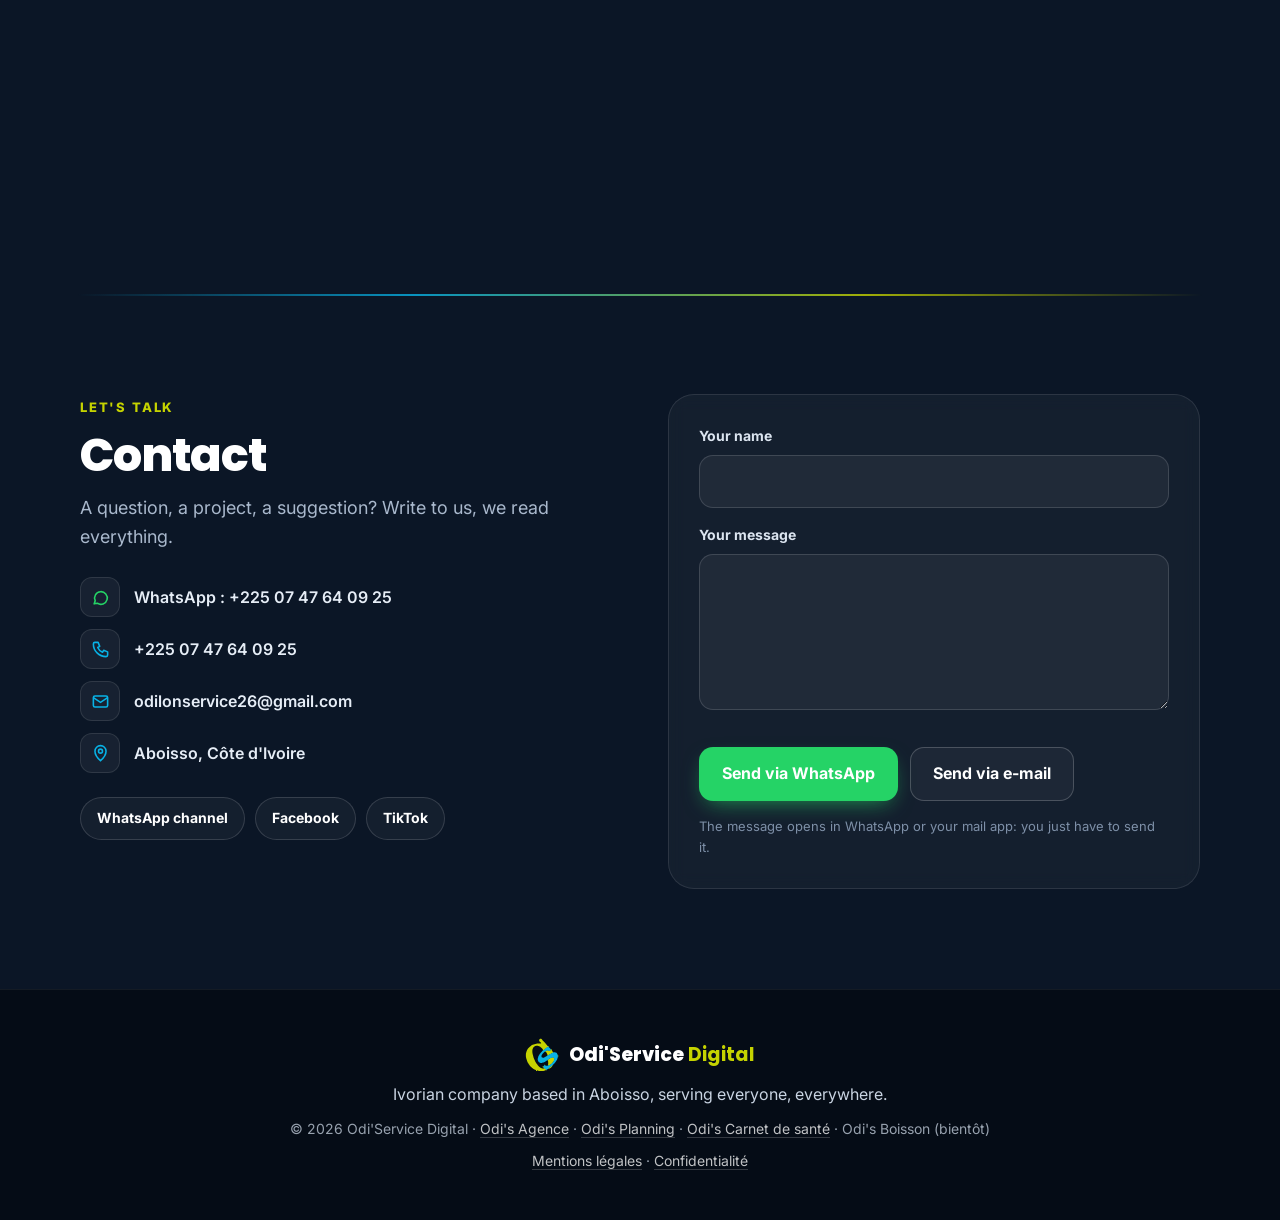
==== commit 86f13c42: "Site : Carnet de santé disponible (essai 7 jours, 2 000 F/mois, bonus parrainage) Co-Authored-By: Cl" ====
--- a/index.html
+++ b/index.html
@@ -4,7 +4,7 @@
 <meta charset="utf-8">
 <meta name="viewport" content="width=device-width, initial-scale=1">
 <title>Odi'Service Digital : des outils numériques simples, pensés pour le terrain</title>
-<meta name="description" content="Odi'Service Digital, à Aboisso (Côte d'Ivoire), crée des applications simples qui règlent les problèmes du quotidien. Téléchargez Odi's Agence (le point des agences mobile money sans cahier). Bientôt : Odi's Carnet de santé et Odi's Boisson. Sites web et applications sur mesure.">
+<meta name="description" content="Odi'Service Digital, à Aboisso (Côte d'Ivoire), crée des applications simples qui règlent les problèmes du quotidien. Téléchargez Odi's Agence (le point des agences mobile money sans cahier), Odi's Planning (gratuit) et Odi's Carnet de santé. Bientôt : Odi's Boisson. Sites web et applications sur mesure.">
 <link rel="canonical" href="https://odiservicedigital.com/">
 <meta property="og:type" content="website">
 <meta property="og:site_name" content="Odi'Service Digital">
@@ -177,18 +177,18 @@
           <img src="img/carnet-icone.png" alt="" width="64" height="64">
           <div><h3>Odi's Carnet de santé</h3><p class="p-tag" data-i18n="p3.tag">Votre santé et celle de votre famille, notées au même endroit</p></div>
         </div>
-        <span class="badge soon"><span data-i18n="p3.badge">Bientôt disponible</span></span>
+        <span class="badge live"><span class="dot"></span><span data-i18n="p3.badge">7 jours d'essai gratuit, puis 2 000 F par mois</span></span>
         <p class="p-desc" data-i18n="p3.desc">Chaque fois que vous tombez malade, notez ce que vous ressentez, ce que le médecin a dit et les médicaments pris. Le carnet repère vos maux qui reviennent et les médicaments qui marchent vraiment sur vous.</p>
         <ul class="ticks">
           <li data-i18n="p3.f1">Journal des maladies et des consultations, jour après jour</li>
           <li data-i18n="p3.f2">Suivi du traitement : quel médicament, quelle dose, combien de jours</li>
           <li data-i18n="p3.f3">Bilan des médicaments : ceux qui ont marché, ceux qui n'ont rien fait</li>
           <li data-i18n="p3.f4">Fiche claire à montrer au médecin lors de la consultation</li>
-          <li data-i18n="p3.f5">Marche sans connexion, vos notes restent sur votre téléphone</li>
+          <li data-i18n="p3.f5">Carnet privé : vous seul pouvez le lire. Parrainez vos proches et gagnez 1 000 F de bonus</li>
         </ul>
         <div class="btns">
-          <span class="btn primary off" aria-disabled="true" data-i18n="p3.cta">Bientôt disponible</span>
-          <a class="btn line" href="https://wa.me/2250747640925?text=Bonjour%20Odi%27Service%20Digital%2C%20pr%C3%A9venez-moi%20quand%20le%20Carnet%20de%20sant%C3%A9%20sera%20disponible." target="_blank" rel="noopener" data-i18n="p3.notify">Être prévenu de la sortie</a>
+          <a class="btn primary" href="https://moncarnet.odiservicedigital.com/" data-i18n="p3.cta">⬇ Télécharger le Carnet de santé</a>
+          <a class="btn line" href="https://whatsapp.com/channel/0029VbDGiobBVJl1YH0iRv0K" target="_blank" rel="noopener" data-i18n="p1.tuto">Voir les tutoriels</a>
         </div>
       </div>
       <div class="show-art reveal from-r zoom d1">
@@ -338,7 +338,7 @@
   <div class="wrap foot-in">
     <div class="brand"><img src="img/logo.svg" alt="" width="34" height="34"><span>Odi'Service <b>Digital</b></span></div>
     <p data-i18n="ft.tag">Entreprise ivoirienne basée à Aboisso, au service de tous, partout.</p>
-    <p class="copy">© <span id="year">2026</span> Odi'Service Digital · <a href="https://agence.odiservicedigital.com/">Odi's Agence</a> · <a href="https://odis-planning.netlify.app/">Odi's Planning</a> · Odi's Carnet de santé et Odi's Boisson (bientôt)</p>
+    <p class="copy">© <span id="year">2026</span> Odi'Service Digital · <a href="https://agence.odiservicedigital.com/">Odi's Agence</a> · <a href="https://odis-planning.netlify.app/">Odi's Planning</a> · <a href="https://moncarnet.odiservicedigital.com/">Odi's Carnet de santé</a> · Odi's Boisson (bientôt)</p>
     <p class="copy"><a href="mentions-legales.html">Mentions légales</a> · <a href="confidentialite.html">Confidentialité</a></p>
   </div>
 </footer>
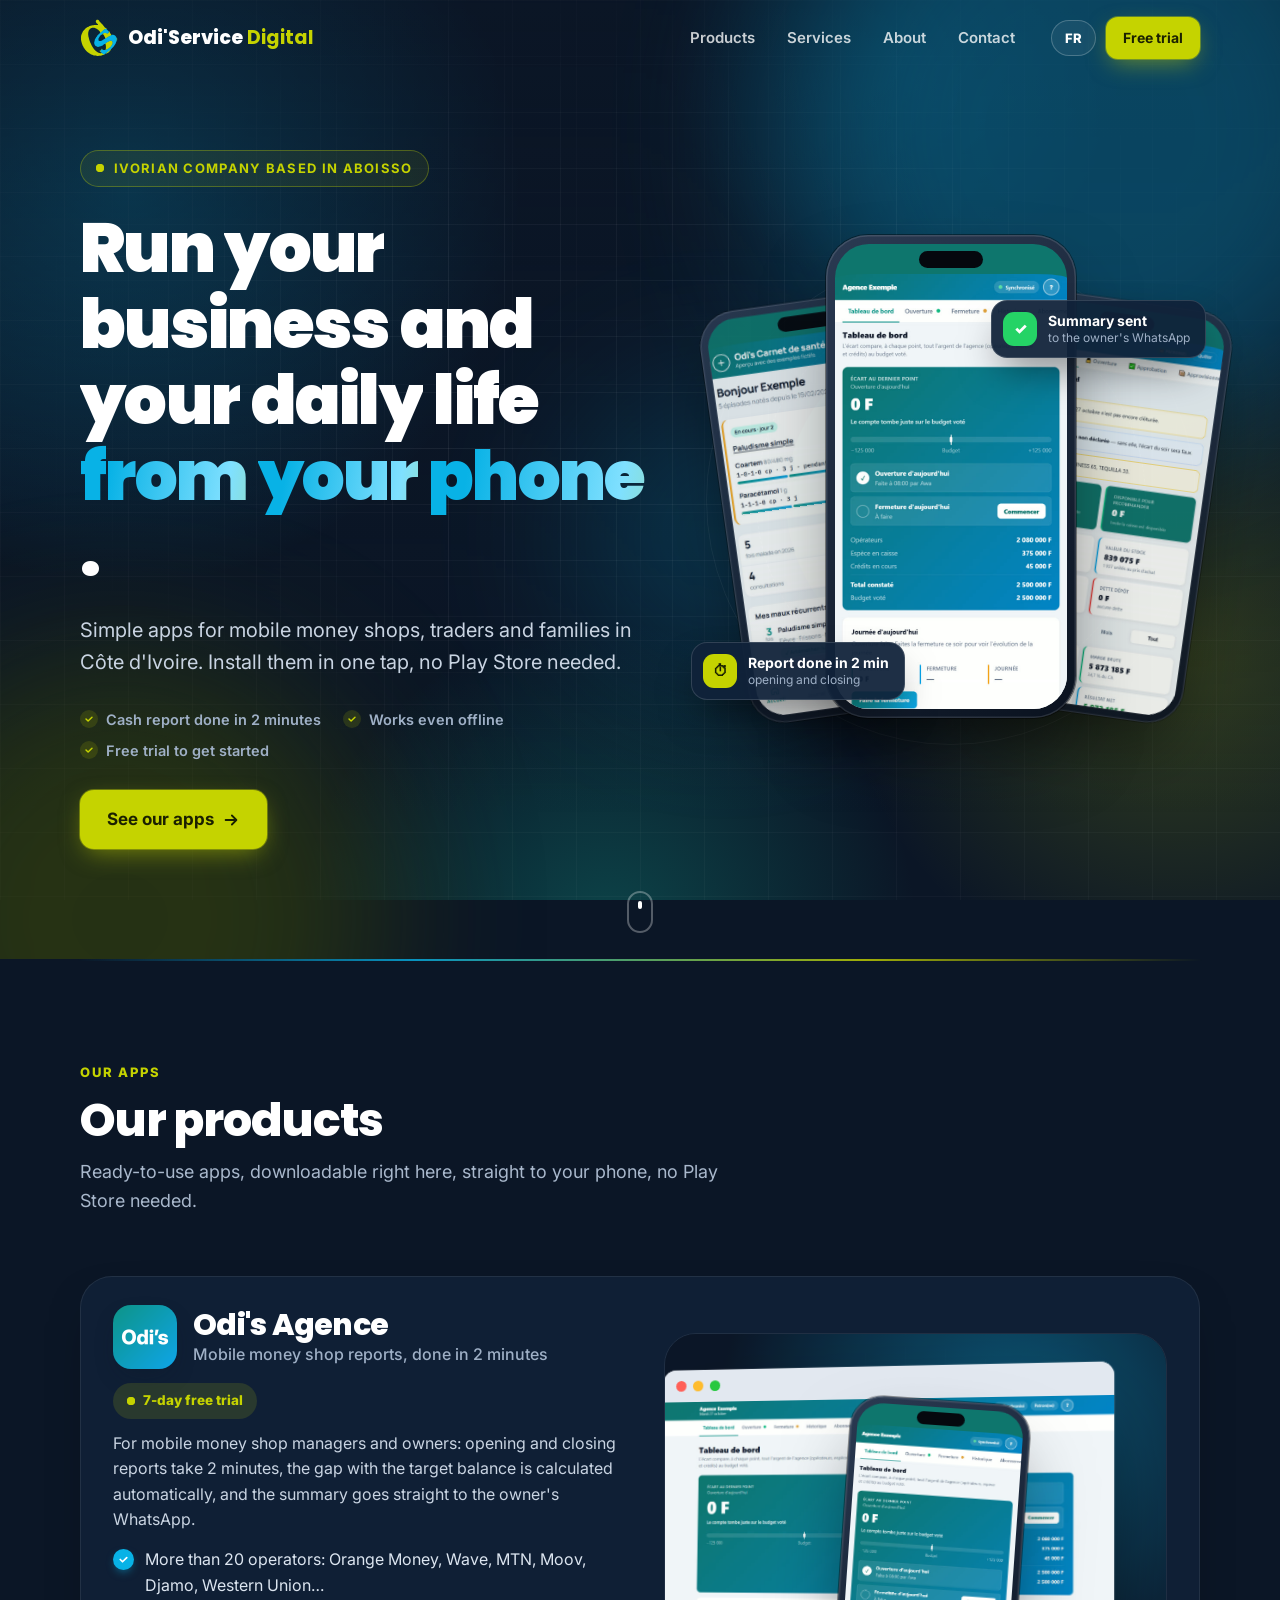
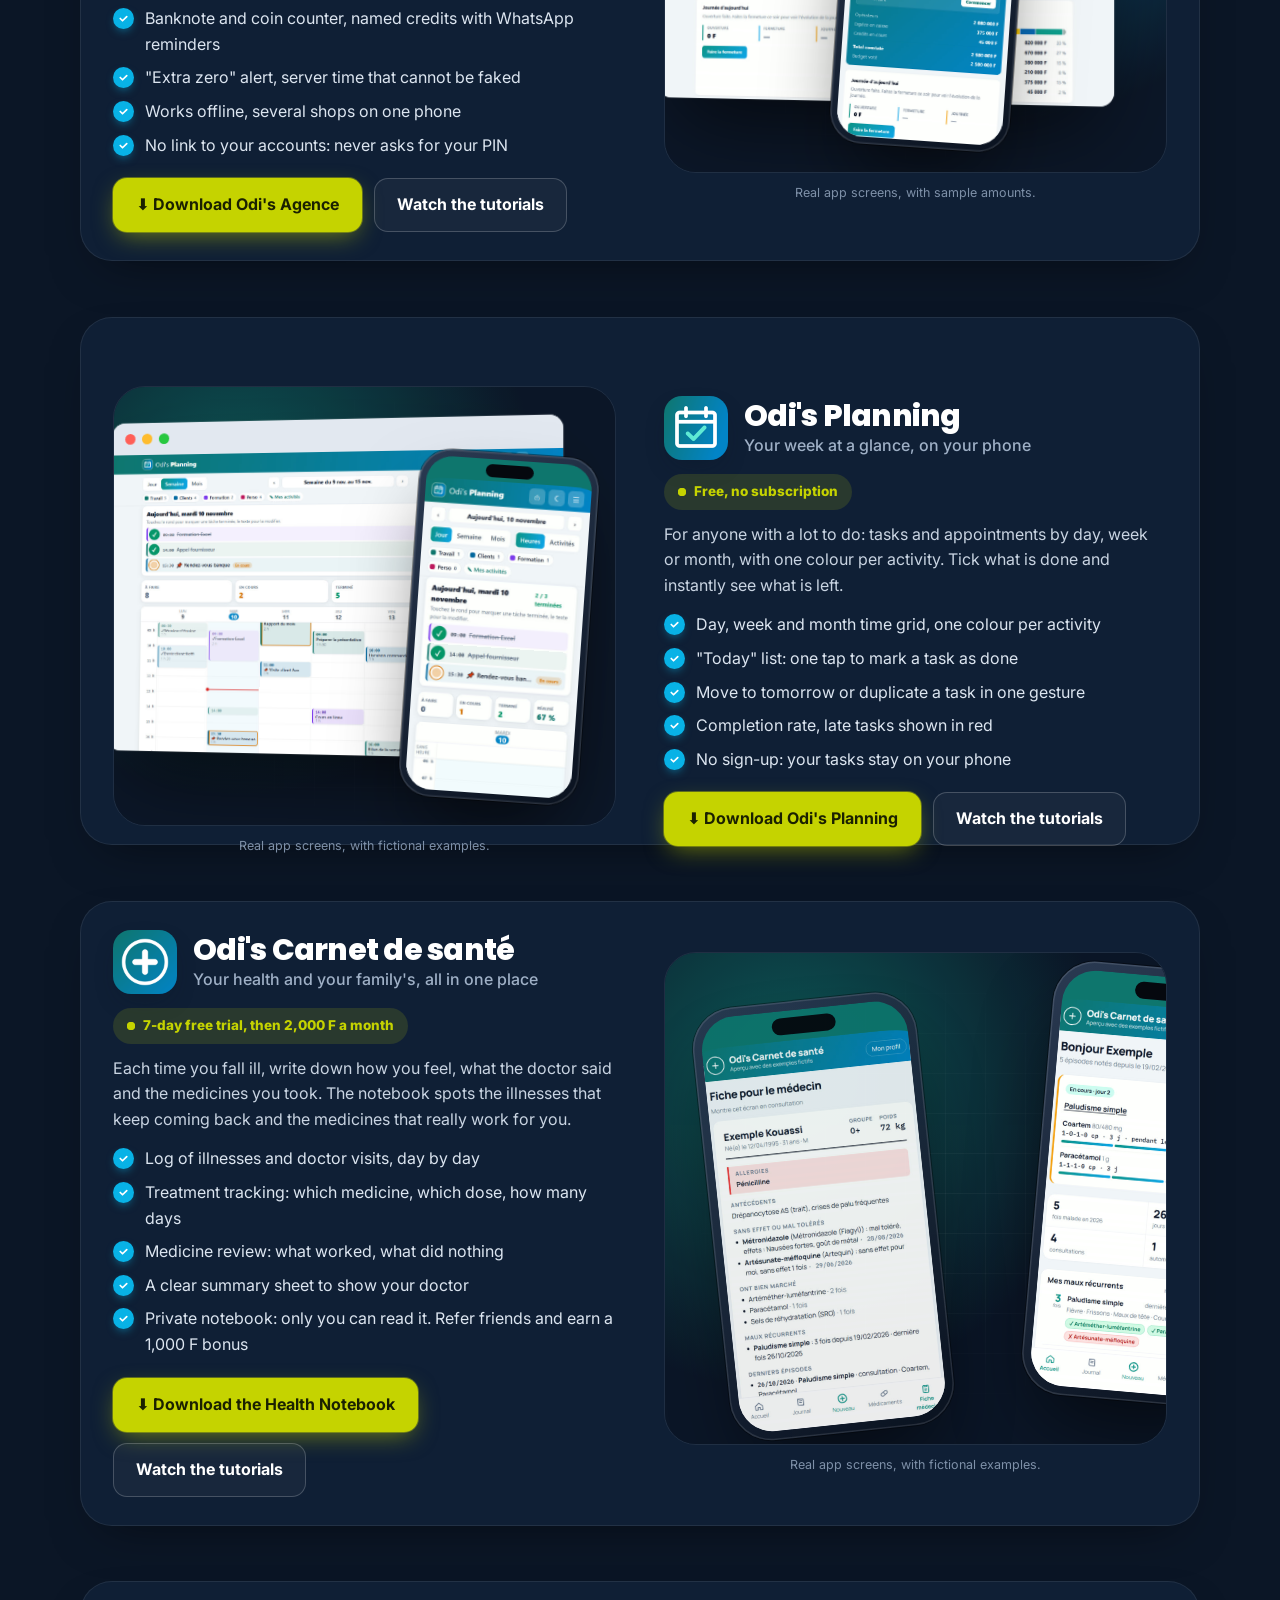
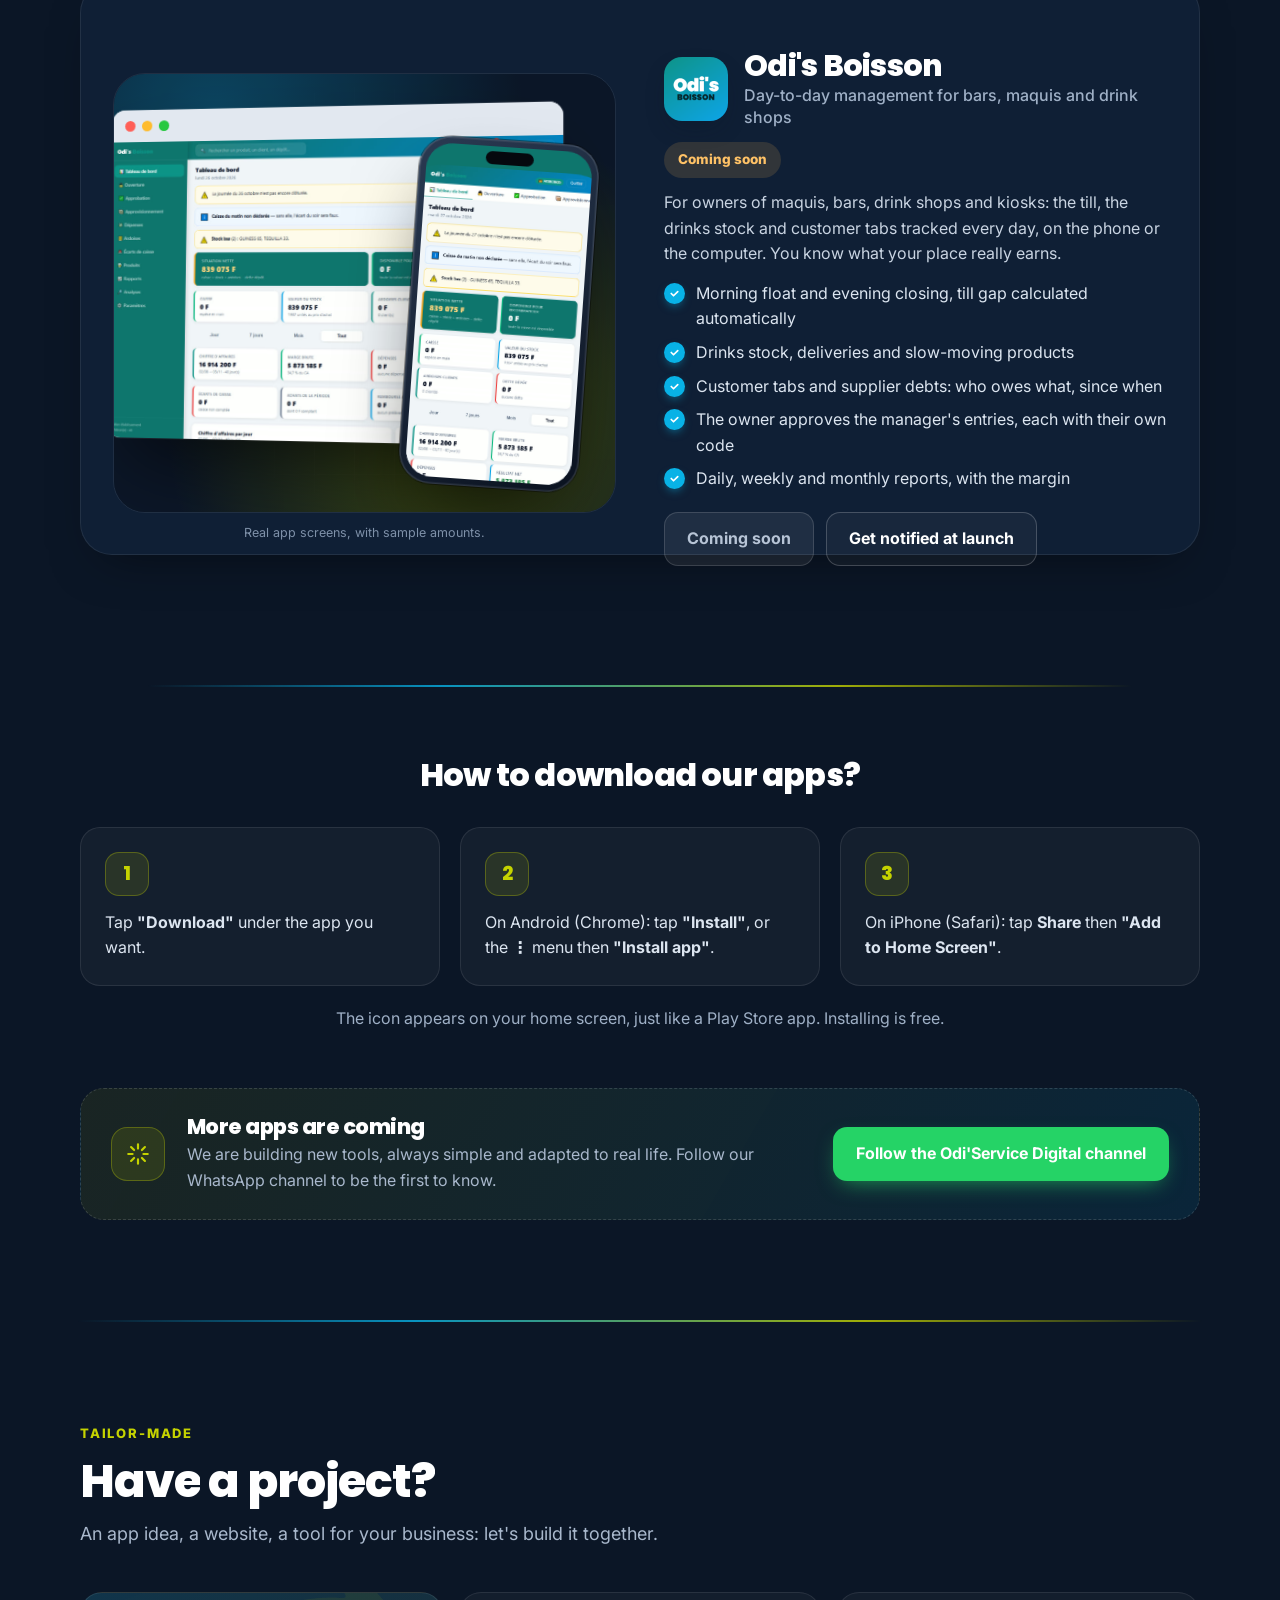
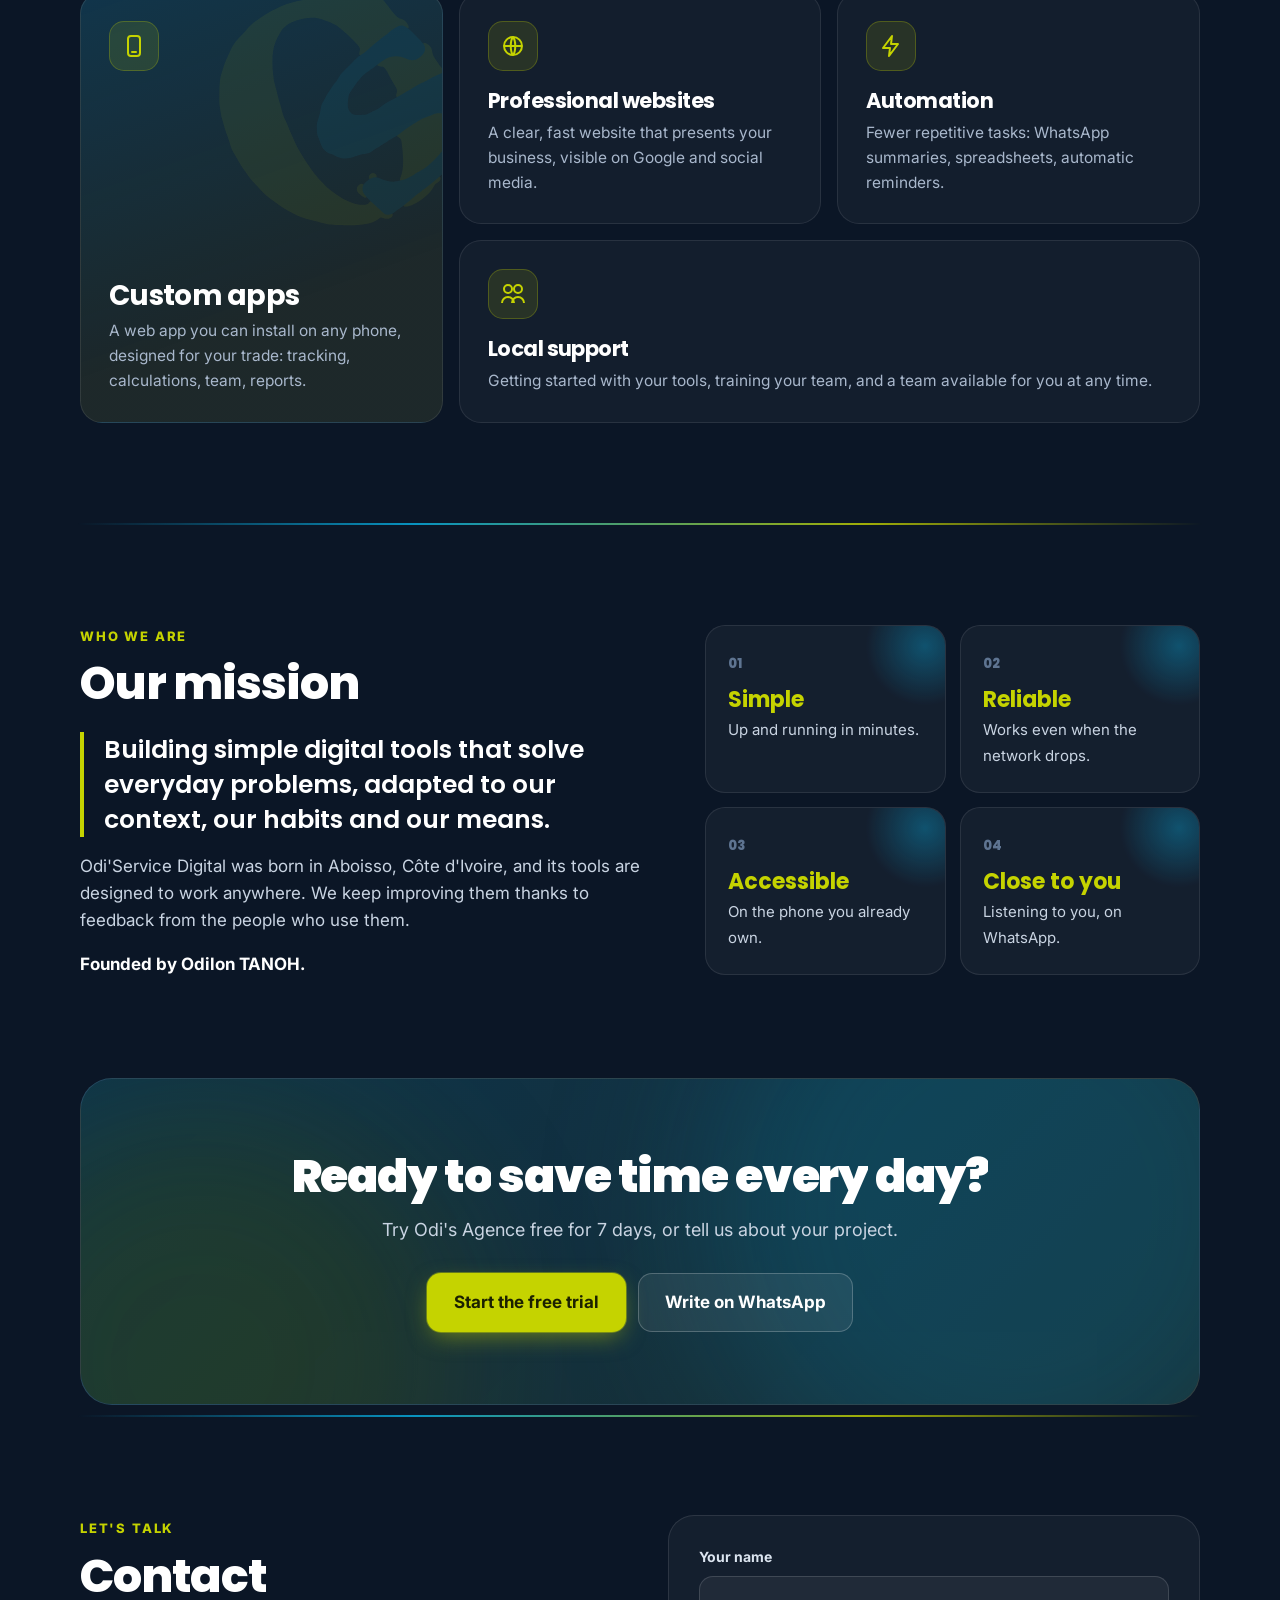
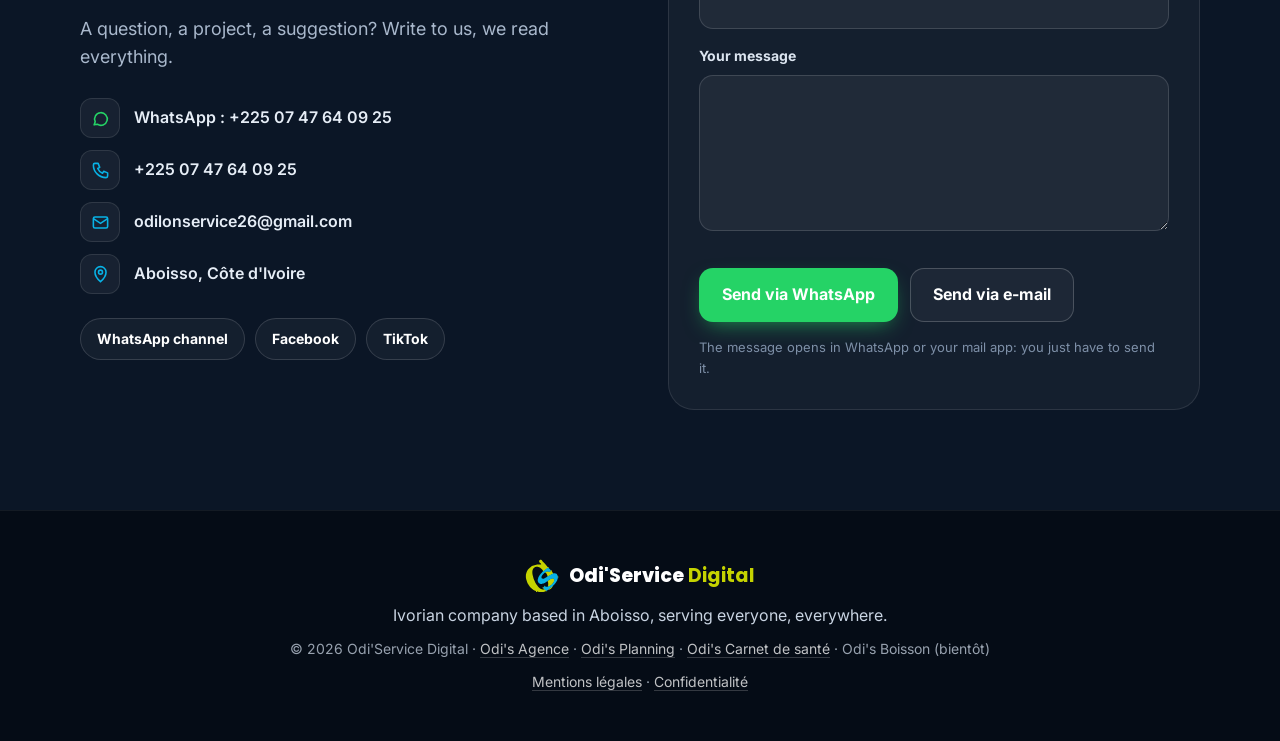
==== commit 06fdaaf9: "Sauvegarde du 26/11/2026" ====
--- a/index.html
+++ b/index.html
@@ -1,21 +1,26 @@
 <!doctype html>
 <html lang="fr">
-<head>
+<head><meta name="robots" content="noindex, nofollow">
 <meta charset="utf-8">
 <meta name="viewport" content="width=device-width, initial-scale=1">
-<title>Odi'Service Digital : des outils numériques simples, pensés pour le terrain</title>
-<meta name="description" content="Odi'Service Digital, à Aboisso (Côte d'Ivoire), crée des applications simples qui règlent les problèmes du quotidien. Téléchargez Odi's Agence (le point des agences mobile money sans cahier), Odi's Planning (gratuit) et Odi's Carnet de santé. Bientôt : Odi's Boisson. Sites web et applications sur mesure.">
+<title>Odi'Service Digital · Applis de gestion simples</title>
+<meta name="description" content="Applis simples pour agences mobile money, commerçants et familles en Côte d'Ivoire. Sans Play Store, marche même sans réseau.">
+<meta name="robots" content="index, follow, max-image-preview:large">
 <link rel="canonical" href="https://odiservicedigital.com/">
 <meta property="og:type" content="website">
 <meta property="og:site_name" content="Odi'Service Digital">
 <meta property="og:locale" content="fr_FR">
 <meta property="og:url" content="https://odiservicedigital.com/">
-<meta property="og:title" content="Odi'Service Digital">
-<meta property="og:description" content="Des outils numériques simples, pensés pour la réalité du terrain. Entreprise ivoirienne basée à Aboisso.">
+<meta property="og:title" content="Odi'Service Digital · Applis de gestion simples">
+<meta property="og:description" content="Applis simples pour agences mobile money, commerçants et familles en Côte d'Ivoire. Sans Play Store, marche même sans réseau.">
 <meta property="og:image" content="https://odiservicedigital.com/img/partage.png">
 <meta property="og:image:width" content="1200">
 <meta property="og:image:height" content="630">
+<meta property="og:image:alt" content="Odi'Service Digital : applications simples pour le quotidien">
 <meta name="twitter:card" content="summary_large_image">
+<meta name="twitter:title" content="Odi'Service Digital · Applis de gestion simples">
+<meta name="twitter:description" content="Applis simples pour agences mobile money, commerçants et familles en Côte d'Ivoire. Sans Play Store, marche même sans réseau.">
+<meta name="twitter:image" content="https://odiservicedigital.com/img/partage.png">
 <script type="application/ld+json">{"@context":"https://schema.org","@type":"Organization","name":"Odi'Service Digital","alternateName":["Odi Service Digital","OdiService Digital","Odi'Service"],"url":"https://odiservicedigital.com/","logo":"https://odiservicedigital.com/img/icone-512.png","email":"odilonservice26@gmail.com","telephone":"+225 07 47 64 09 25","founder":{"@type":"Person","name":"Odilon TANOH"},"address":{"@type":"PostalAddress","addressLocality":"Aboisso","addressCountry":"CI"},"sameAs":["https://www.facebook.com/Odiservicedigital","https://www.tiktok.com/@odiservice_digital","https://whatsapp.com/channel/0029VbDGiobBVJl1YH0iRv0K","https://agence.odiservicedigital.com/"]}</script>
 <meta name="theme-color" content="#0B1626">
 <link rel="icon" href="img/logo.svg" type="image/svg+xml">
@@ -54,17 +59,16 @@
   <div class="wrap hero-in">
     <div class="hero-txt">
       <span class="kicker rise"><span class="dot"></span><span data-i18n="hero.kicker">Entreprise ivoirienne basée à Aboisso</span></span>
-      <h1 class="d1 split" data-i18n-html="hero.title">Des outils numériques <em>simples</em>, pensés pour la réalité du terrain.</h1>
-      <p class="lead rise d2" data-i18n="hero.lead">Odi'Service Digital crée des applications qui règlent les problèmes de tous les jours, adaptées à nos habitudes et à nos moyens.</p>
-      <div class="btns rise d3">
-        <a class="btn primary lg" href="#produits"><span data-i18n="hero.cta1">Découvrir nos produits</span><svg class="arr" viewBox="0 0 20 20" aria-hidden="true"><path d="M4 10h11m-4-5 5 5-5 5" fill="none" stroke="currentColor" stroke-width="2" stroke-linecap="round" stroke-linejoin="round"/></svg></a>
-        <a class="btn glass lg" href="https://wa.me/2250747640925" target="_blank" rel="noopener" data-i18n="hero.cta2">Parler de votre projet</a>
-      </div>
-      <ul class="trust rise d4">
-        <li data-i18n="hero.t1">7 jours d'essai gratuit</li>
-        <li data-i18n="hero.t2">Marche sans réseau</li>
-        <li data-i18n="hero.t3">Sans Play Store</li>
+      <h1 class="d1 split" data-i18n-html="hero.title">Gérez votre activité et votre quotidien <em>depuis votre téléphone</em>.</h1>
+      <p class="lead rise d2" data-i18n="hero.lead">Des applications simples pour les agences mobile money, les commerçants et les familles en Côte d'Ivoire. Elles s'installent en un geste, sans Play Store.</p>
+      <ul class="trust rise d3">
+        <li data-i18n="hero.t1">Le point de caisse fait en 2 minutes</li>
+        <li data-i18n="hero.t2">Marche même sans réseau</li>
+        <li data-i18n="hero.t3">Essai gratuit pour commencer</li>
       </ul>
+      <div class="btns rise d4">
+        <a class="btn primary lg" href="#produits"><span data-i18n="hero.cta1">Voir nos applications</span><svg class="arr" viewBox="0 0 20 20" aria-hidden="true"><path d="M4 10h11m-4-5 5 5-5 5" fill="none" stroke="currentColor" stroke-width="2" stroke-linecap="round" stroke-linejoin="round"/></svg></a>
+      </div>
     </div>
 
     <div class="hero-art" id="heroArt" aria-hidden="true">
@@ -76,28 +80,7 @@
       <div class="chip c2 float-a"><span class="ci lime">⏱</span><div><b data-i18n="chip.2t">Point fait en 2 min</b><small data-i18n="chip.2s">ouverture et fermeture</small></div></div>
     </div>
   </div>
-  <a class="scroll-hint" href="#chiffres" aria-label="Défiler"><span></span></a>
-</section>
-
-<!-- ═════════ OPÉRATEURS ═════════ -->
-<section class="ops" aria-label="Opérateurs">
-  <p class="ops-t" data-i18n="ops.t">Odi's Agence gère plus de 20 opérateurs</p>
-  <div class="marquee"><div class="track">
-    <span>Orange Money</span><span>Wave</span><span>MTN MoMo</span><span>Moov Money</span><span>Djamo</span><span>Western Union</span>
-    <span>Orange Money</span><span>Wave</span><span>MTN MoMo</span><span>Moov Money</span><span>Djamo</span><span>Western Union</span>
-  </div></div>
-  <div class="marquee rev"><div class="track">
-    <span>Trésor Money</span><span>Push</span><span>MoneyGram</span><span>Ria</span><span>Julaya</span><span>CinetPay</span>
-    <span>Trésor Money</span><span>Push</span><span>MoneyGram</span><span>Ria</span><span>Julaya</span><span>CinetPay</span>
-  </div></div>
-</section>
-
-<!-- ═════════ CHIFFRES ═════════ -->
-<section class="stats wrap" id="chiffres">
-  <div class="stat reveal"><b><span data-count="20">20</span>+</b><span data-i18n="st.1">opérateurs gérés</span></div>
-  <div class="stat reveal"><b><span data-count="2">2</span> min</b><span data-i18n="st.2">pour faire le point</span></div>
-  <div class="stat reveal"><b><span data-count="7">7</span> <small data-i18n="st.3u">jours</small></b><span data-i18n="st.3">d'essai gratuit</span></div>
-  <div class="stat reveal"><b><span data-count="0">0</span></b><span data-i18n="st.4">code secret demandé</span></div>
+  <a class="scroll-hint" href="#produits" aria-label="Défiler"><span></span></a>
 </section>
 
 <!-- ═════════ PRODUITS ═════════ -->
@@ -115,7 +98,7 @@
       <div class="show-txt reveal from-l">
         <div class="p-head">
           <img src="img/odis-agence-icone.png" alt="" width="64" height="64">
-          <div><h3>Odi's Agence</h3><p class="p-tag" data-i18n="p1.tag">Le point des agences mobile money, sans cahier</p></div>
+          <div><h3>Odi's Agence</h3><p class="p-tag" data-i18n="p1.tag">Le point des agences mobile money, fait en 2 minutes</p></div>
         </div>
         <span class="badge live"><span class="dot"></span><span data-i18n="p1.badge">7 jours d'essai gratuit</span></span>
         <p class="p-desc" data-i18n="p1.desc">Pour les gérants, gérantes, patrons et patronnes de points mobile money : l'ouverture et la fermeture se font en 2 minutes, l'écart avec le budget se calcule tout seul, et le résumé part directement sur le WhatsApp du patron.</p>
@@ -263,7 +246,7 @@
     <div class="bento">
       <div class="card big reveal"><span class="c-ico"><svg viewBox="0 0 24 24"><rect x="6" y="2" width="12" height="20" rx="3" fill="none" stroke="currentColor" stroke-width="2"/><path d="M10 18h4" stroke="currentColor" stroke-width="2" stroke-linecap="round"/></svg></span><h3 data-i18n="s1.t">Applications sur mesure</h3><p data-i18n="s1.d">Une application web installable sur téléphone, pensée pour votre métier : suivi, calculs, équipe, rapports.</p></div>
       <div class="card reveal d1"><span class="c-ico"><svg viewBox="0 0 24 24"><circle cx="12" cy="12" r="9" fill="none" stroke="currentColor" stroke-width="2"/><path d="M3 12h18M12 3c3 3.5 3 14.5 0 18M12 3c-3 3.5-3 14.5 0 18" fill="none" stroke="currentColor" stroke-width="2"/></svg></span><h3 data-i18n="s2.t">Sites web professionnels</h3><p data-i18n="s2.d">Un site clair et rapide qui présente votre activité, visible sur Google et sur les réseaux sociaux.</p></div>
-      <div class="card reveal d2"><span class="c-ico"><svg viewBox="0 0 24 24"><path d="M13 2 4 14h7l-1 8 9-12h-7z" fill="none" stroke="currentColor" stroke-width="2" stroke-linejoin="round"/></svg></span><h3 data-i18n="s3.t">Automatisation</h3><p data-i18n="s3.d">Moins de cahiers et de tâches répétitives : résumés WhatsApp, tableaux, rappels automatiques.</p></div>
+      <div class="card reveal d2"><span class="c-ico"><svg viewBox="0 0 24 24"><path d="M13 2 4 14h7l-1 8 9-12h-7z" fill="none" stroke="currentColor" stroke-width="2" stroke-linejoin="round"/></svg></span><h3 data-i18n="s3.t">Automatisation</h3><p data-i18n="s3.d">Moins de tâches répétitives : résumés WhatsApp, tableaux, rappels automatiques.</p></div>
       <div class="card wide reveal d1"><span class="c-ico"><svg viewBox="0 0 24 24"><path d="M7 11a4 4 0 1 1 0-8 4 4 0 0 1 0 8Zm10 0a4 4 0 1 1 0-8 4 4 0 0 1 0 8ZM1 21c0-3.3 2.7-6 6-6s6 2.7 6 6M11 21c0-3.3 2.7-6 6-6s6 2.7 6 6" fill="none" stroke="currentColor" stroke-width="2"/></svg></span><h3 data-i18n="s4.t">Accompagnement de proximité</h3><p data-i18n="s4.d">Prise en main de vos outils, formation de votre équipe, et une équipe disponible pour vous, à tout moment.</p></div>
     </div>
   </div>
@@ -292,7 +275,7 @@
 <section class="cta-band wrap reveal">
   <div class="cta-in">
     <div class="aurora soft" aria-hidden="true"><i class="a1"></i><i class="a2"></i></div>
-    <h2 class="split" data-i18n="cta.t">Prêt à laisser tomber le cahier ?</h2>
+    <h2 class="split" data-i18n="cta.t">Prêt à gagner du temps chaque jour ?</h2>
     <p data-i18n="cta.s">Essayez Odi's Agence gratuitement pendant 7 jours, ou parlez-nous de votre projet.</p>
     <div class="btns">
       <a class="btn primary lg" href="https://agence.odiservicedigital.com/" data-i18n="cta.b1">Commencer l'essai gratuit</a>
--- a/style.css
+++ b/style.css
@@ -147,7 +147,7 @@
 .show{display:grid;grid-template-columns:1fr 1fr;gap:64px;align-items:center;margin-top:90px}
 .show.rev .show-txt{order:2}
 .p-head{display:flex;align-items:center;gap:16px}
-.p-head img{border-radius:18px;box-shadow:0 10px 24px -8px rgba(11,22,38,.35)}
+.p-head img{flex:none;border-radius:18px;box-shadow:0 10px 24px -8px rgba(11,22,38,.35)}
 .p-head h3{font-size:30px;font-weight:800}
 .p-tag{color:var(--muted);font-weight:500;line-height:1.4}
 .badge{display:inline-flex;align-items:center;gap:8px;margin-top:20px;font-weight:800;font-size:13.5px;padding:7px 14px;border-radius:999px}
@@ -567,3 +567,31 @@
 .legal ul{padding-left:20px}
 .legal a{color:var(--cyan)}
 .legal .muted{color:#7E90A8}
+
+/* ══════════ 26/11 : défilement fluide sur petit Android ══════════
+   Cause de la lenteur : cartes produits « empilées » (position sticky + flou d'arrière-plan + assombrissement
+   recalculé à chaque image), flous (backdrop-filter, filter: blur) sur de grandes surfaces, fond plein écran
+   animé en continu, bordures tournantes des chiffres. On garde les couleurs et l'allure, sans ces calculs. */
+@media (min-width:981px){
+  .show{position:relative!important;top:auto!important;transform:none!important;filter:none!important;background:#0F1F35;backdrop-filter:none;-webkit-backdrop-filter:none;box-shadow:0 20px 50px -24px rgba(0,0,0,.55)}
+  .show + .show{margin-top:56px}
+}
+.bg-fx i{animation:none!important;transition:none!important;will-change:auto}
+.bg-fx .spark{display:none}
+.aurora i{animation:none!important}
+.top.scrolled,.top{backdrop-filter:none!important;-webkit-backdrop-filter:none!important}
+.top.scrolled{background:rgba(11,22,38,.97)}
+@media (max-width:980px){ .top{background:rgba(11,22,38,.97)} .nav{backdrop-filter:none!important;background:#0B1626} }
+.btn.glass,.chip,.stat,.form{backdrop-filter:none!important;-webkit-backdrop-filter:none!important}
+.chip{background:rgba(16,35,58,.94)}
+.rise{filter:none!important}
+.js .reveal{filter:none!important;transition:opacity .7s var(--ease),transform .8s var(--ease)}
+.js .reveal.from-l,.js .reveal.from-r,.js .reveal.zoom,.js .show.rev .reveal.from-l,.js .show.rev .reveal.zoom{transform:translateY(40px)}
+.js .stage{clip-path:none!important;transition:transform .5s var(--ease)}
+.sec.seen::after{animation:none;display:none}
+.stat::before{animation:none!important}
+@media (max-width:980px){
+  .aurora,.bg-fx::after{display:none}
+  .float-a,.float-b,.orb::before{animation-iteration-count:1!important}
+  .ph-back,.ph-back2,.ph-front,.chip.c1,.chip.c2{animation-iteration-count:1,1!important}
+}
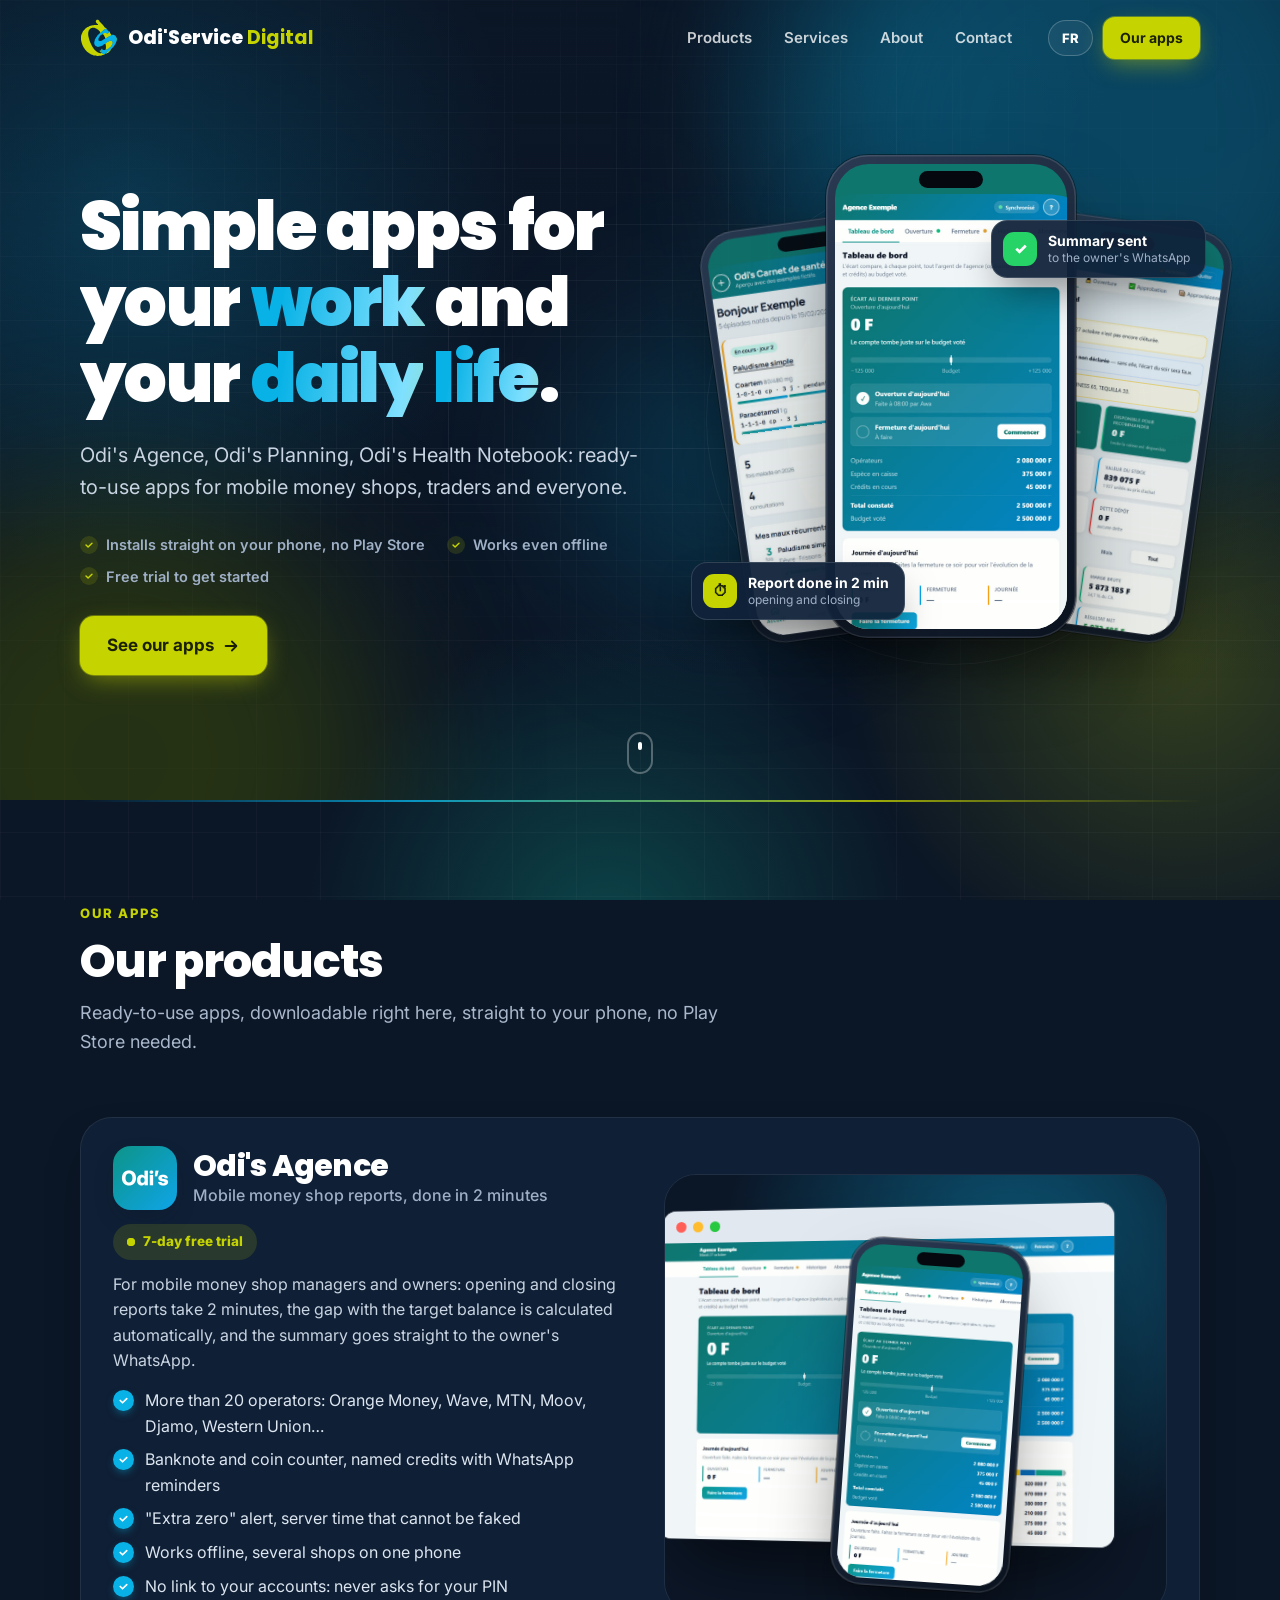
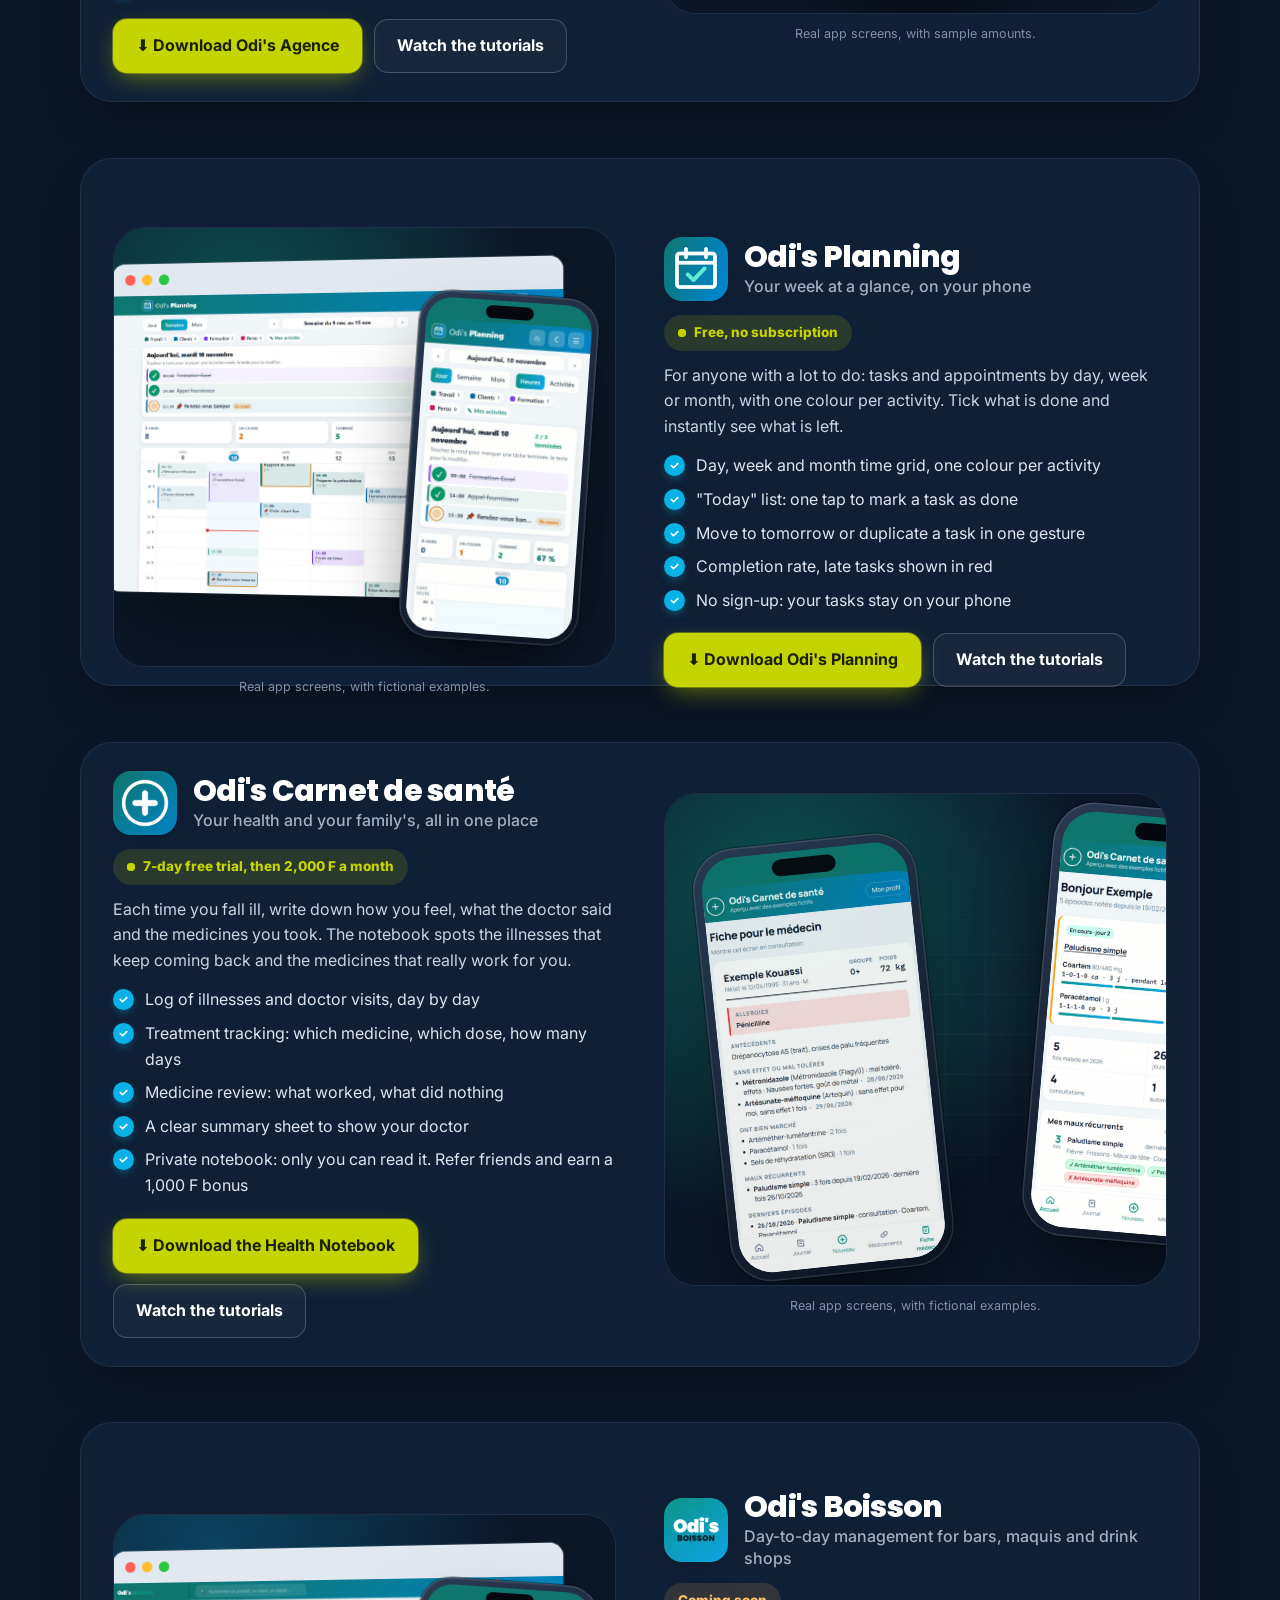
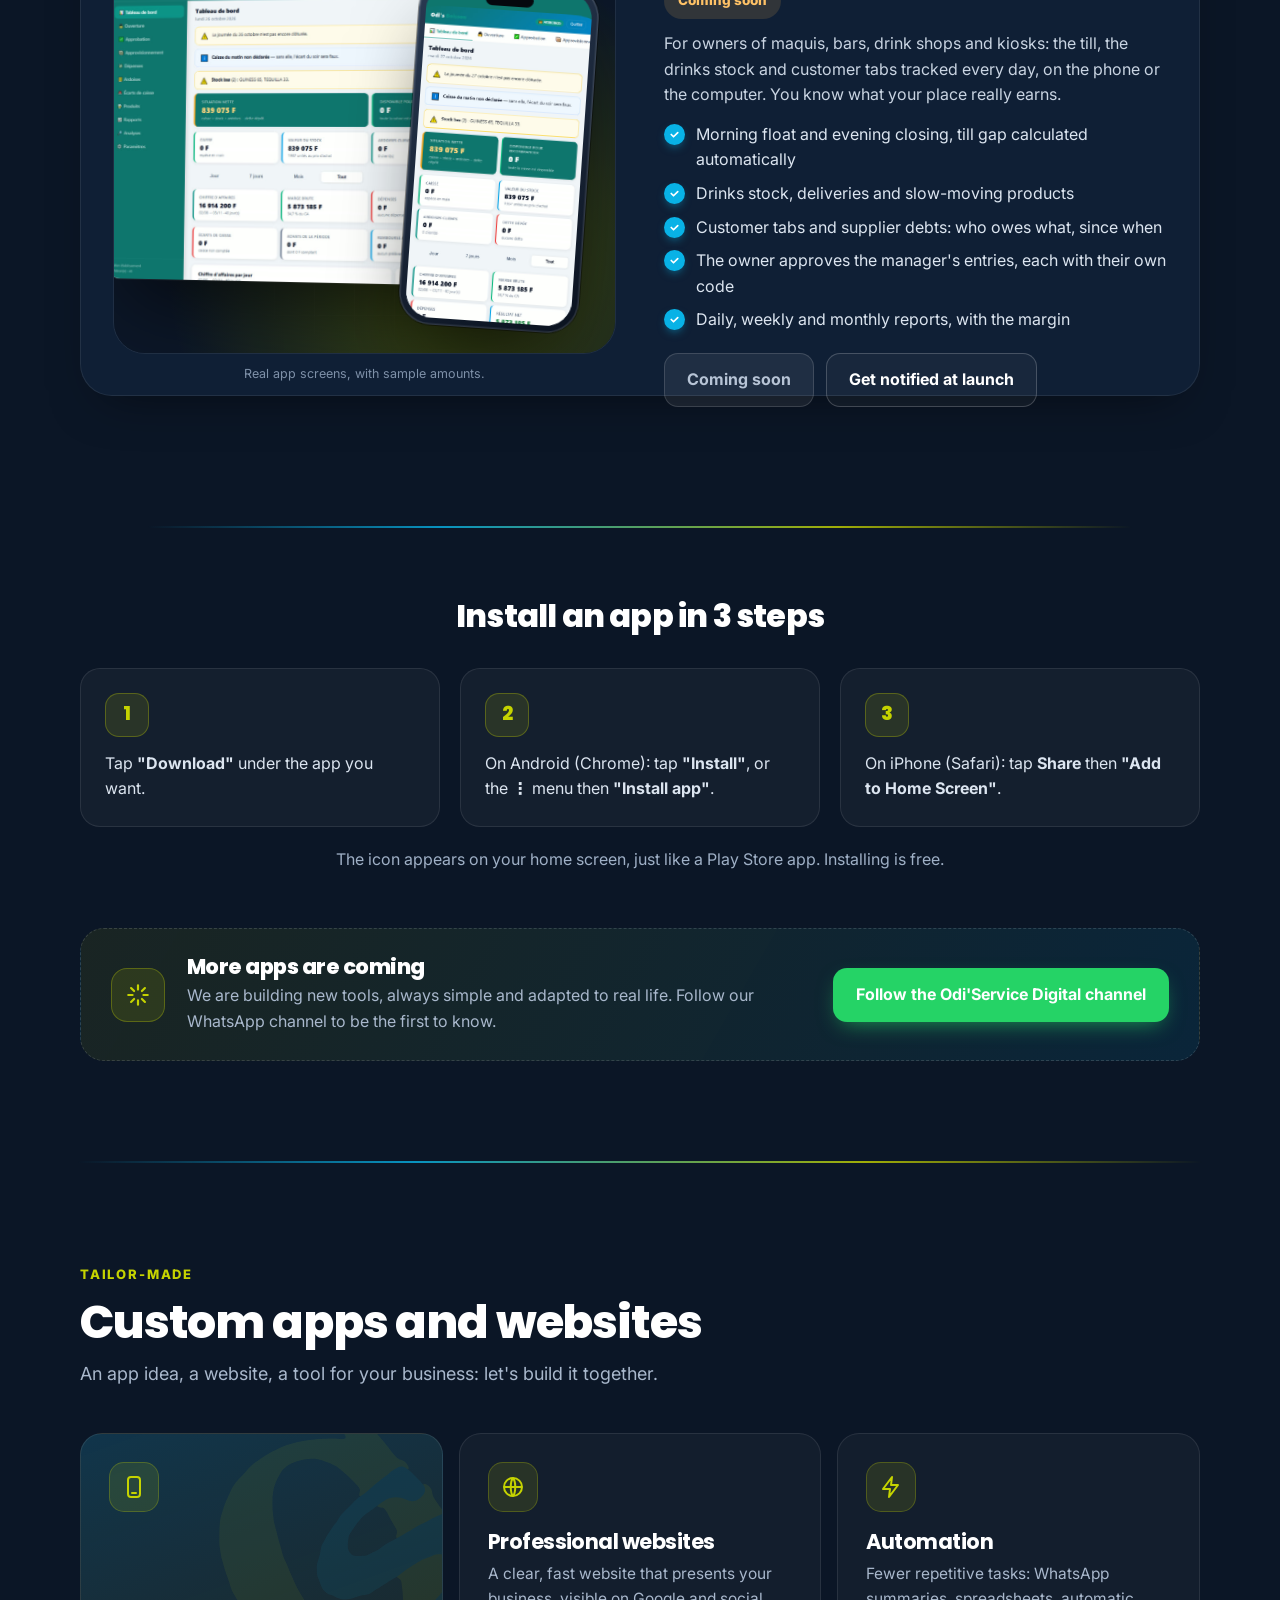
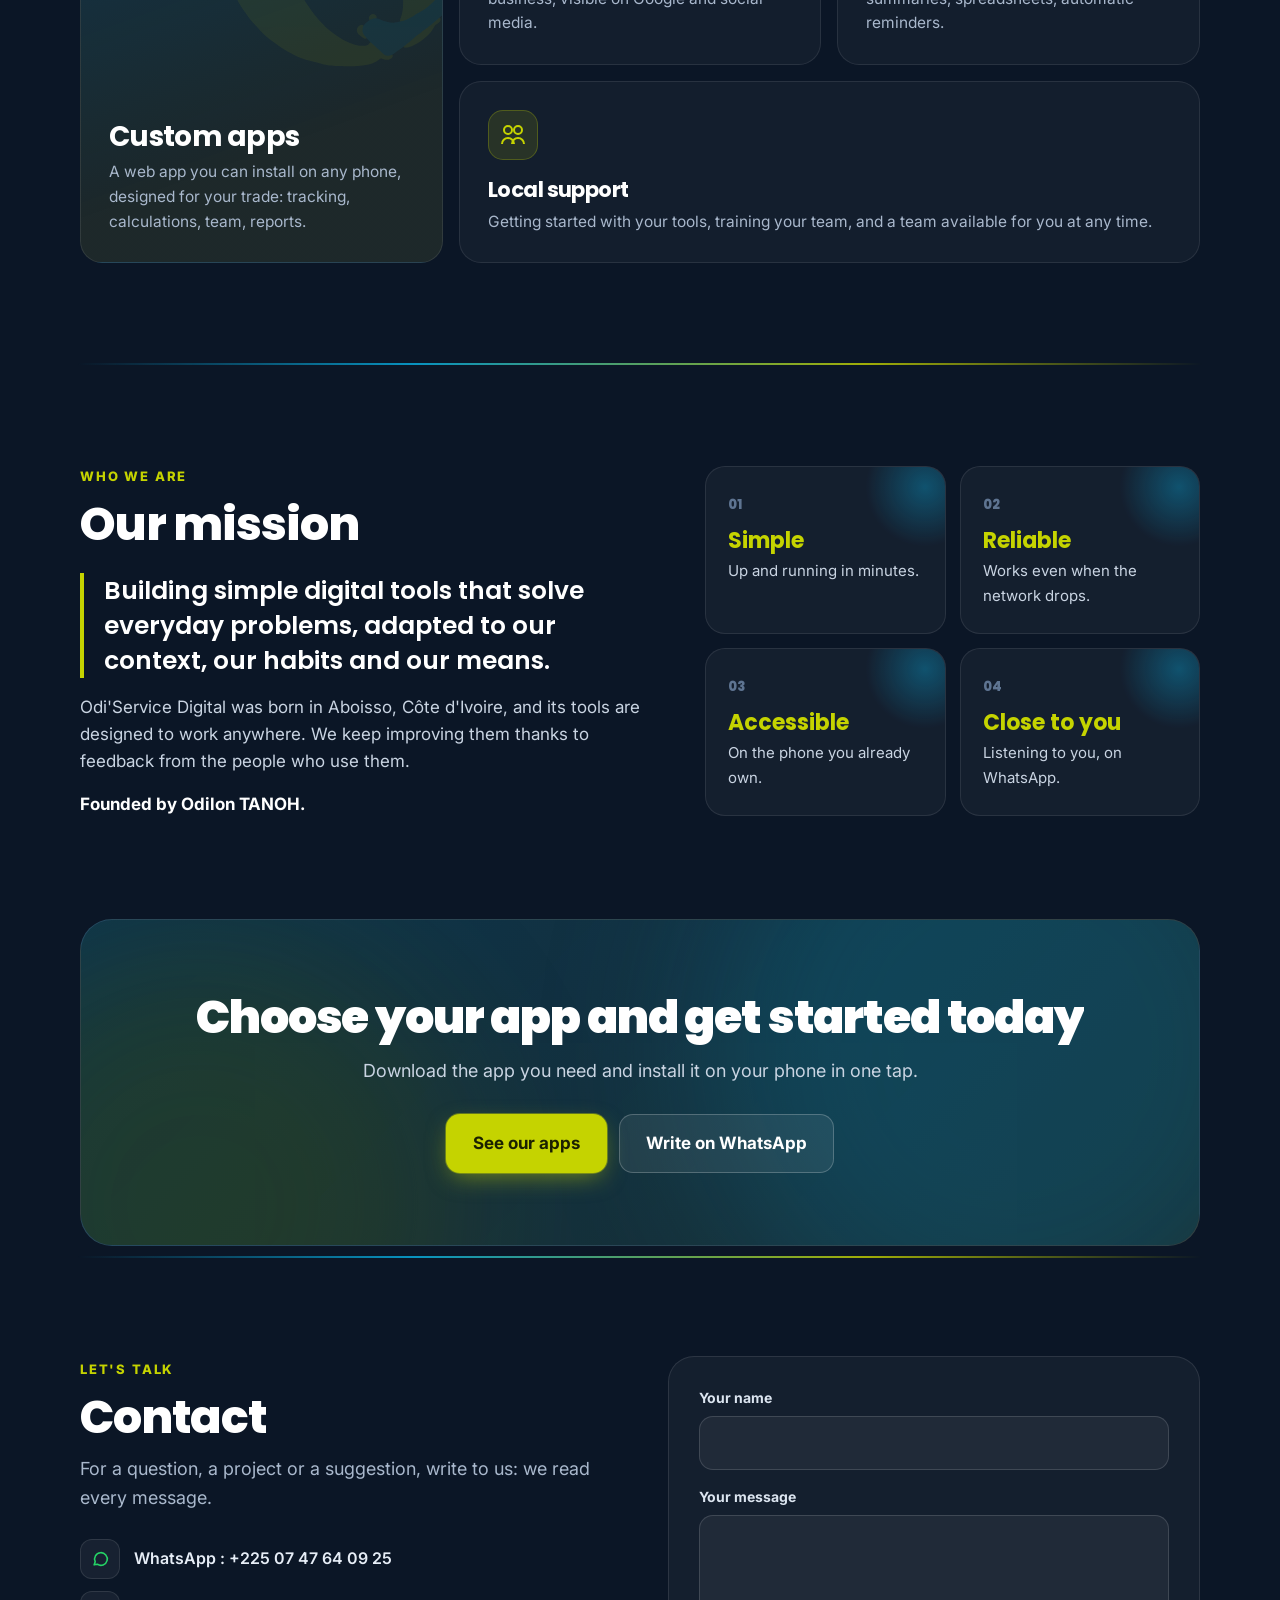
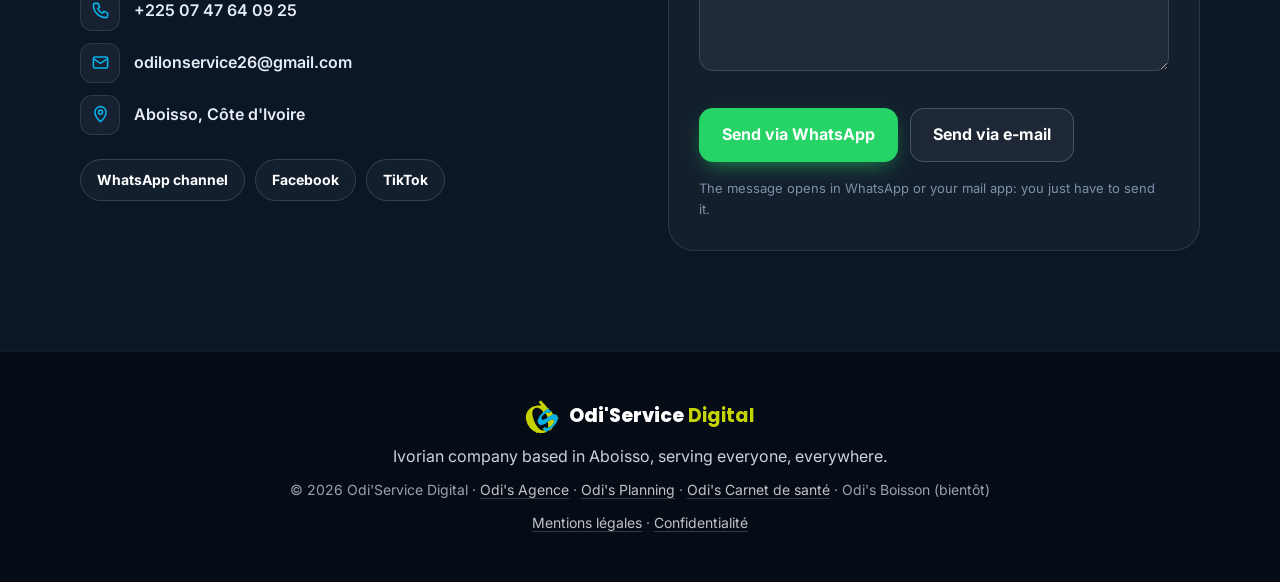
==== commit 3a62087a: "Sauvegarde du 26/11/2026" ====
--- a/index.html
+++ b/index.html
@@ -4,7 +4,7 @@
 <meta charset="utf-8">
 <meta name="viewport" content="width=device-width, initial-scale=1">
 <title>Odi'Service Digital · Applis de gestion simples</title>
-<meta name="description" content="Applis simples pour agences mobile money, commerçants et familles en Côte d'Ivoire. Sans Play Store, marche même sans réseau.">
+<meta name="description" content="Applications simples pour agences mobile money, commerçants et pour tout le monde. Installation directe, sans Play Store.">
 <meta name="robots" content="index, follow, max-image-preview:large">
 <link rel="canonical" href="https://odiservicedigital.com/">
 <meta property="og:type" content="website">
@@ -12,14 +12,14 @@
 <meta property="og:locale" content="fr_FR">
 <meta property="og:url" content="https://odiservicedigital.com/">
 <meta property="og:title" content="Odi'Service Digital · Applis de gestion simples">
-<meta property="og:description" content="Applis simples pour agences mobile money, commerçants et familles en Côte d'Ivoire. Sans Play Store, marche même sans réseau.">
+<meta property="og:description" content="Applications simples pour agences mobile money, commerçants et pour tout le monde. Installation directe, sans Play Store.">
 <meta property="og:image" content="https://odiservicedigital.com/img/partage.png">
 <meta property="og:image:width" content="1200">
 <meta property="og:image:height" content="630">
 <meta property="og:image:alt" content="Odi'Service Digital : applications simples pour le quotidien">
 <meta name="twitter:card" content="summary_large_image">
 <meta name="twitter:title" content="Odi'Service Digital · Applis de gestion simples">
-<meta name="twitter:description" content="Applis simples pour agences mobile money, commerçants et familles en Côte d'Ivoire. Sans Play Store, marche même sans réseau.">
+<meta name="twitter:description" content="Applications simples pour agences mobile money, commerçants et pour tout le monde. Installation directe, sans Play Store.">
 <meta name="twitter:image" content="https://odiservicedigital.com/img/partage.png">
 <script type="application/ld+json">{"@context":"https://schema.org","@type":"Organization","name":"Odi'Service Digital","alternateName":["Odi Service Digital","OdiService Digital","Odi'Service"],"url":"https://odiservicedigital.com/","logo":"https://odiservicedigital.com/img/icone-512.png","email":"odilonservice26@gmail.com","telephone":"+225 07 47 64 09 25","founder":{"@type":"Person","name":"Odilon TANOH"},"address":{"@type":"PostalAddress","addressLocality":"Aboisso","addressCountry":"CI"},"sameAs":["https://www.facebook.com/Odiservicedigital","https://www.tiktok.com/@odiservice_digital","https://whatsapp.com/channel/0029VbDGiobBVJl1YH0iRv0K","https://agence.odiservicedigital.com/"]}</script>
 <meta name="theme-color" content="#0B1626">
@@ -45,7 +45,7 @@
     </nav>
     <div class="top-act">
       <button class="lang" id="lang" type="button" aria-label="Changer de langue / Change language">EN</button>
-      <a class="btn primary sm hide-m" href="https://agence.odiservicedigital.com/" data-i18n="nav.cta">Essai gratuit</a>
+      <a class="btn primary sm hide-m" href="#produits" data-i18n="nav.cta">Nos applications</a>
       <button class="burger" id="burger" type="button" aria-label="Menu" aria-expanded="false" aria-controls="nav"><span></span><span></span></button>
     </div>
   </div>
@@ -58,11 +58,10 @@
   <div class="grid-bg" aria-hidden="true"></div>
   <div class="wrap hero-in">
     <div class="hero-txt">
-      <span class="kicker rise"><span class="dot"></span><span data-i18n="hero.kicker">Entreprise ivoirienne basée à Aboisso</span></span>
-      <h1 class="d1 split" data-i18n-html="hero.title">Gérez votre activité et votre quotidien <em>depuis votre téléphone</em>.</h1>
-      <p class="lead rise d2" data-i18n="hero.lead">Des applications simples pour les agences mobile money, les commerçants et les familles en Côte d'Ivoire. Elles s'installent en un geste, sans Play Store.</p>
+      <h1 class="d1 split" data-i18n-html="hero.title">Des applications simples pour votre <em>travail</em> et votre <em>quotidien</em>.</h1>
+      <p class="lead rise d2" data-i18n="hero.lead">Odi's Agence, Odi's Planning, Odi's Carnet de santé : des applications prêtes à l'emploi pour les agences mobile money, les commerçants et pour tout le monde.</p>
       <ul class="trust rise d3">
-        <li data-i18n="hero.t1">Le point de caisse fait en 2 minutes</li>
+        <li data-i18n="hero.t1">Installation directe sur le téléphone, sans Play Store</li>
         <li data-i18n="hero.t2">Marche même sans réseau</li>
         <li data-i18n="hero.t3">Essai gratuit pour commencer</li>
       </ul>
@@ -217,7 +216,7 @@
     <!-- Comment télécharger -->
     <div class="ligne" aria-hidden="true"></div>
     <div class="howto">
-      <h3 class="reveal" data-i18n="how.t">Comment télécharger nos applis ?</h3>
+      <h3 class="reveal" data-i18n="how.t">Installer une application en 3 étapes</h3>
       <ol class="steps">
         <li class="reveal"><span class="n">1</span><p data-i18n-html="how.1">Touchez <b>« Télécharger »</b> sous l'application de votre choix.</p></li>
         <li class="reveal d1"><span class="n">2</span><p data-i18n-html="how.2">Sur Android (Chrome) : touchez <b>« Installer »</b>, ou le menu <b>⋮</b> puis <b>« Installer l'application »</b>.</p></li>
@@ -240,7 +239,7 @@
   <div class="wrap">
     <div class="sec-head reveal">
       <span class="eyebrow" data-i18n="serv.eyebrow">Sur mesure</span>
-      <h2 class="sec-t split" data-i18n="serv.title">Vous avez un projet ?</h2>
+      <h2 class="sec-t split" data-i18n="serv.title">Applications et sites sur mesure</h2>
       <p class="sec-s" data-i18n="serv.sub">Une idée d'application, un site, un outil pour votre activité : ensemble, on le concrétise.</p>
     </div>
     <div class="bento">
@@ -275,10 +274,10 @@
 <section class="cta-band wrap reveal">
   <div class="cta-in">
     <div class="aurora soft" aria-hidden="true"><i class="a1"></i><i class="a2"></i></div>
-    <h2 class="split" data-i18n="cta.t">Prêt à gagner du temps chaque jour ?</h2>
-    <p data-i18n="cta.s">Essayez Odi's Agence gratuitement pendant 7 jours, ou parlez-nous de votre projet.</p>
+    <h2 class="split" data-i18n="cta.t">Choisissez votre application et commencez aujourd'hui</h2>
+    <p data-i18n="cta.s">Téléchargez l'application qu'il vous faut et installez-la sur votre téléphone en un geste.</p>
     <div class="btns">
-      <a class="btn primary lg" href="https://agence.odiservicedigital.com/" data-i18n="cta.b1">Commencer l'essai gratuit</a>
+      <a class="btn primary lg" href="#produits" data-i18n="cta.b1">Voir nos applications</a>
       <a class="btn glass lg" href="https://wa.me/2250747640925" target="_blank" rel="noopener" data-i18n="cta.b2">Écrire sur WhatsApp</a>
     </div>
   </div>
@@ -290,7 +289,7 @@
     <div class="reveal">
       <span class="eyebrow" data-i18n="ct.eyebrow">Parlons-en</span>
       <h2 class="sec-t split" data-i18n="ct.title">Contact</h2>
-      <p class="sec-s" data-i18n="ct.sub">Une question, un projet, une suggestion ? Écrivez-nous, on lit tout.</p>
+      <p class="sec-s" data-i18n="ct.sub">Pour une question, un projet ou une suggestion, écrivez-nous : nous lisons tous les messages.</p>
       <ul class="ct-list">
         <li><span class="ct-i wa-i"><svg viewBox="0 0 24 24"><path d="M4 20l1.3-4A8 8 0 1 1 8 19.2z" fill="none" stroke="currentColor" stroke-width="2" stroke-linejoin="round"/></svg></span><a href="https://wa.me/2250747640925" target="_blank" rel="noopener">WhatsApp : +225 07 47 64 09 25</a></li>
         <li><span class="ct-i"><svg viewBox="0 0 24 24"><path d="M5 3h4l2 5-2.5 1.5a11 11 0 0 0 6 6L16 13l5 2v4a2 2 0 0 1-2 2A16 16 0 0 1 3 5a2 2 0 0 1 2-2z" fill="none" stroke="currentColor" stroke-width="2" stroke-linejoin="round"/></svg></span><a href="tel:+2250747640925">+225 07 47 64 09 25</a></li>
